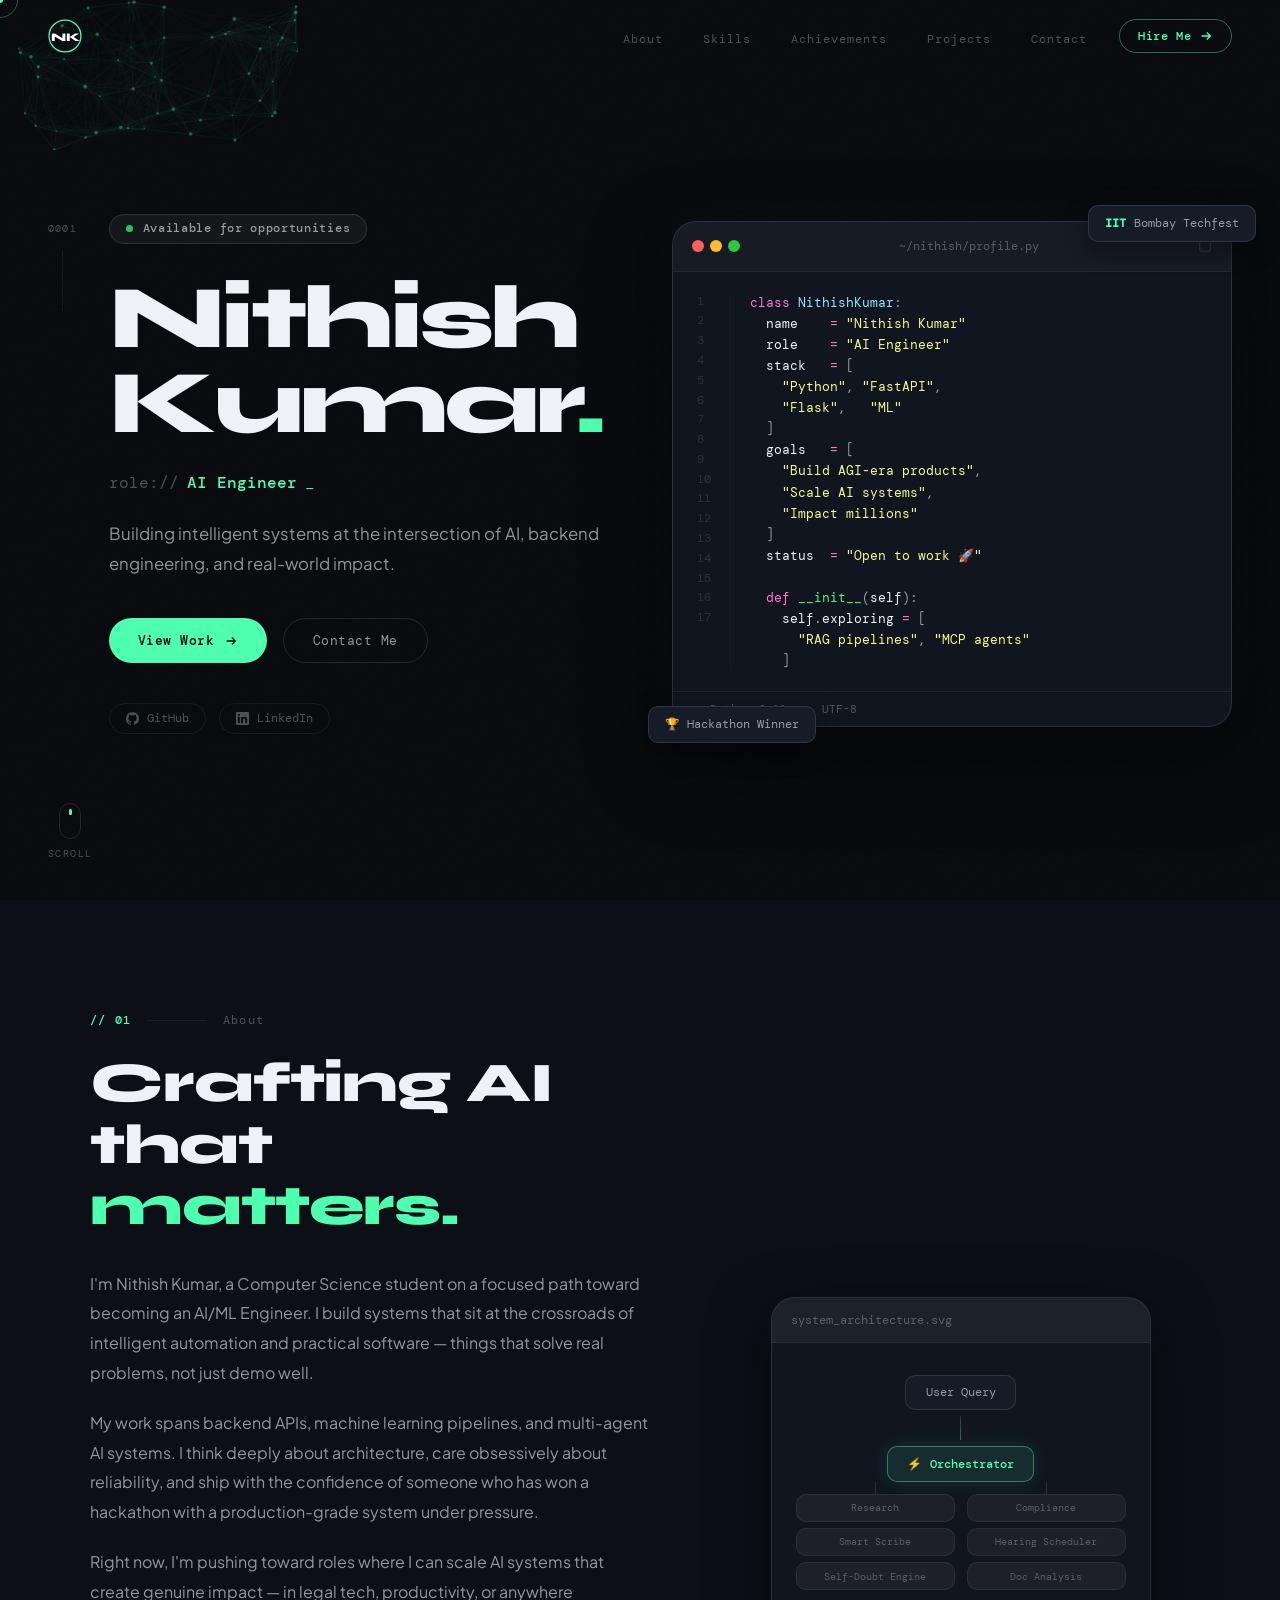
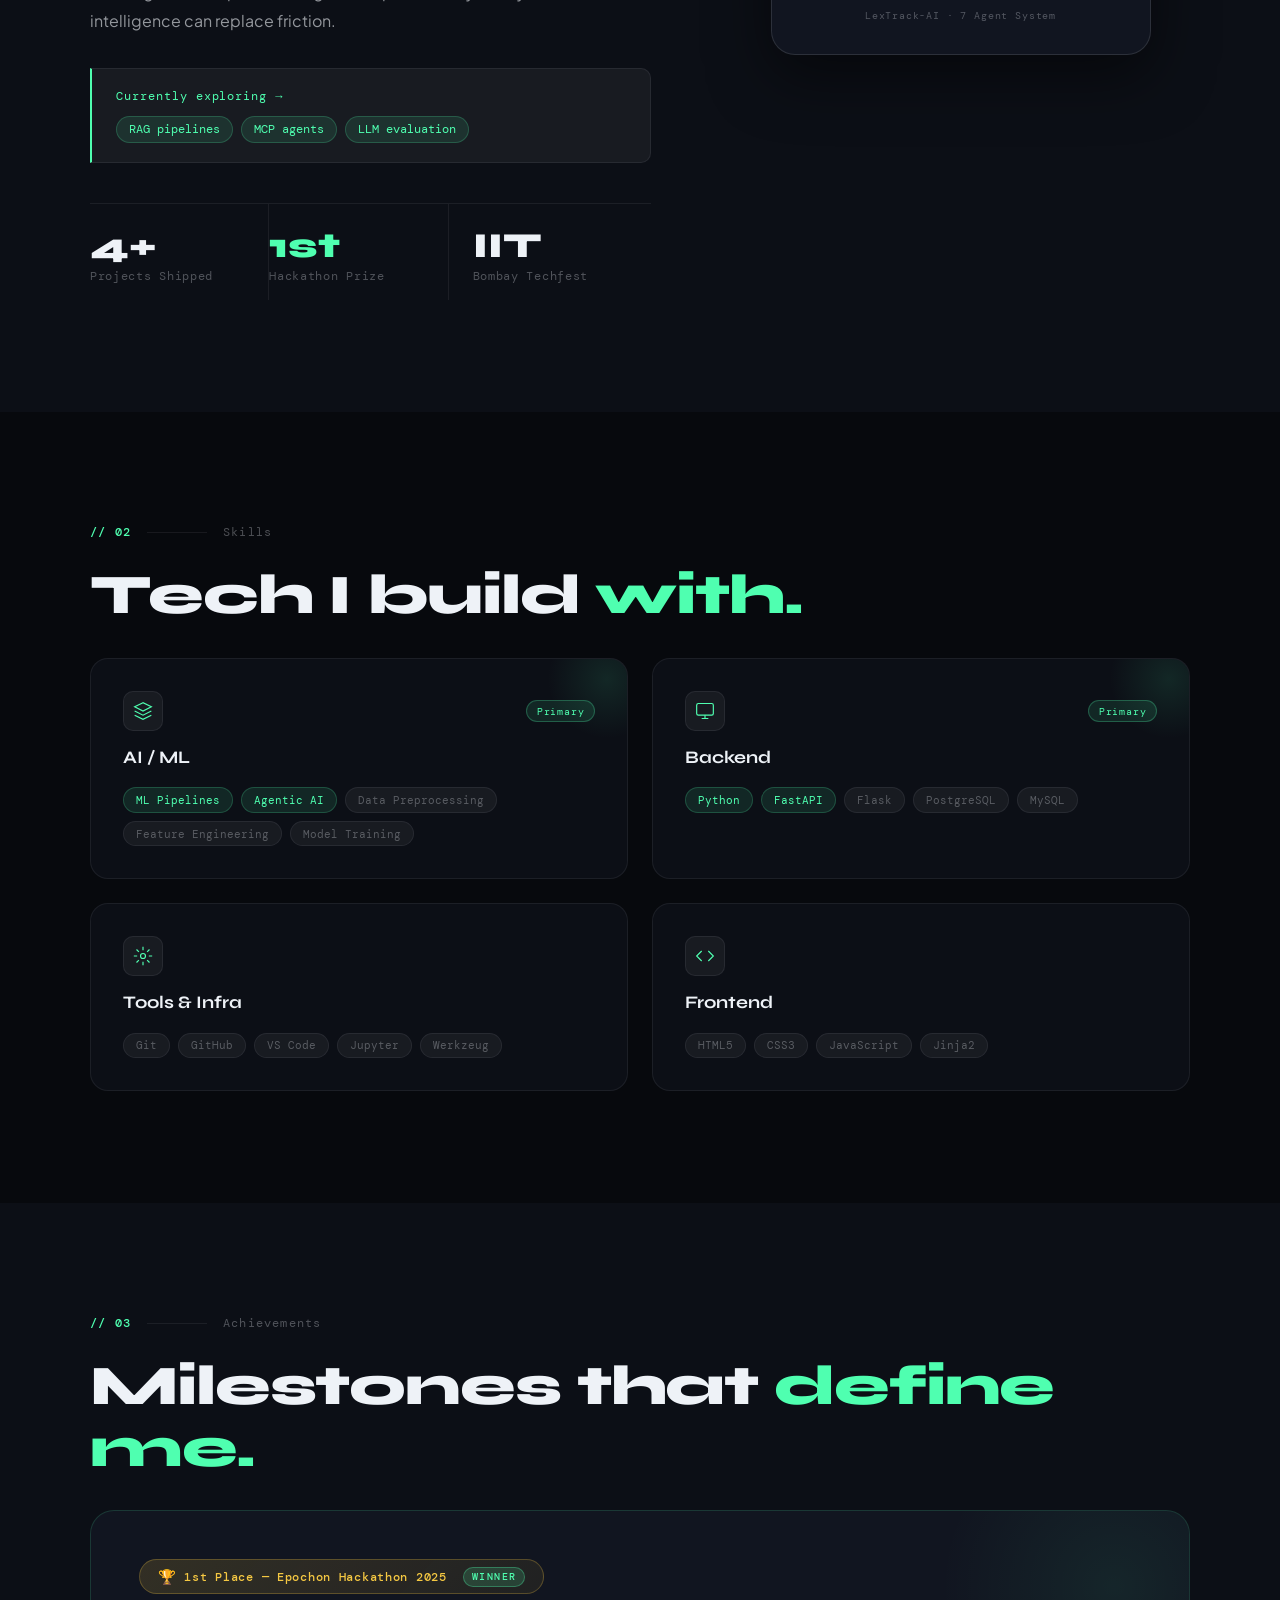
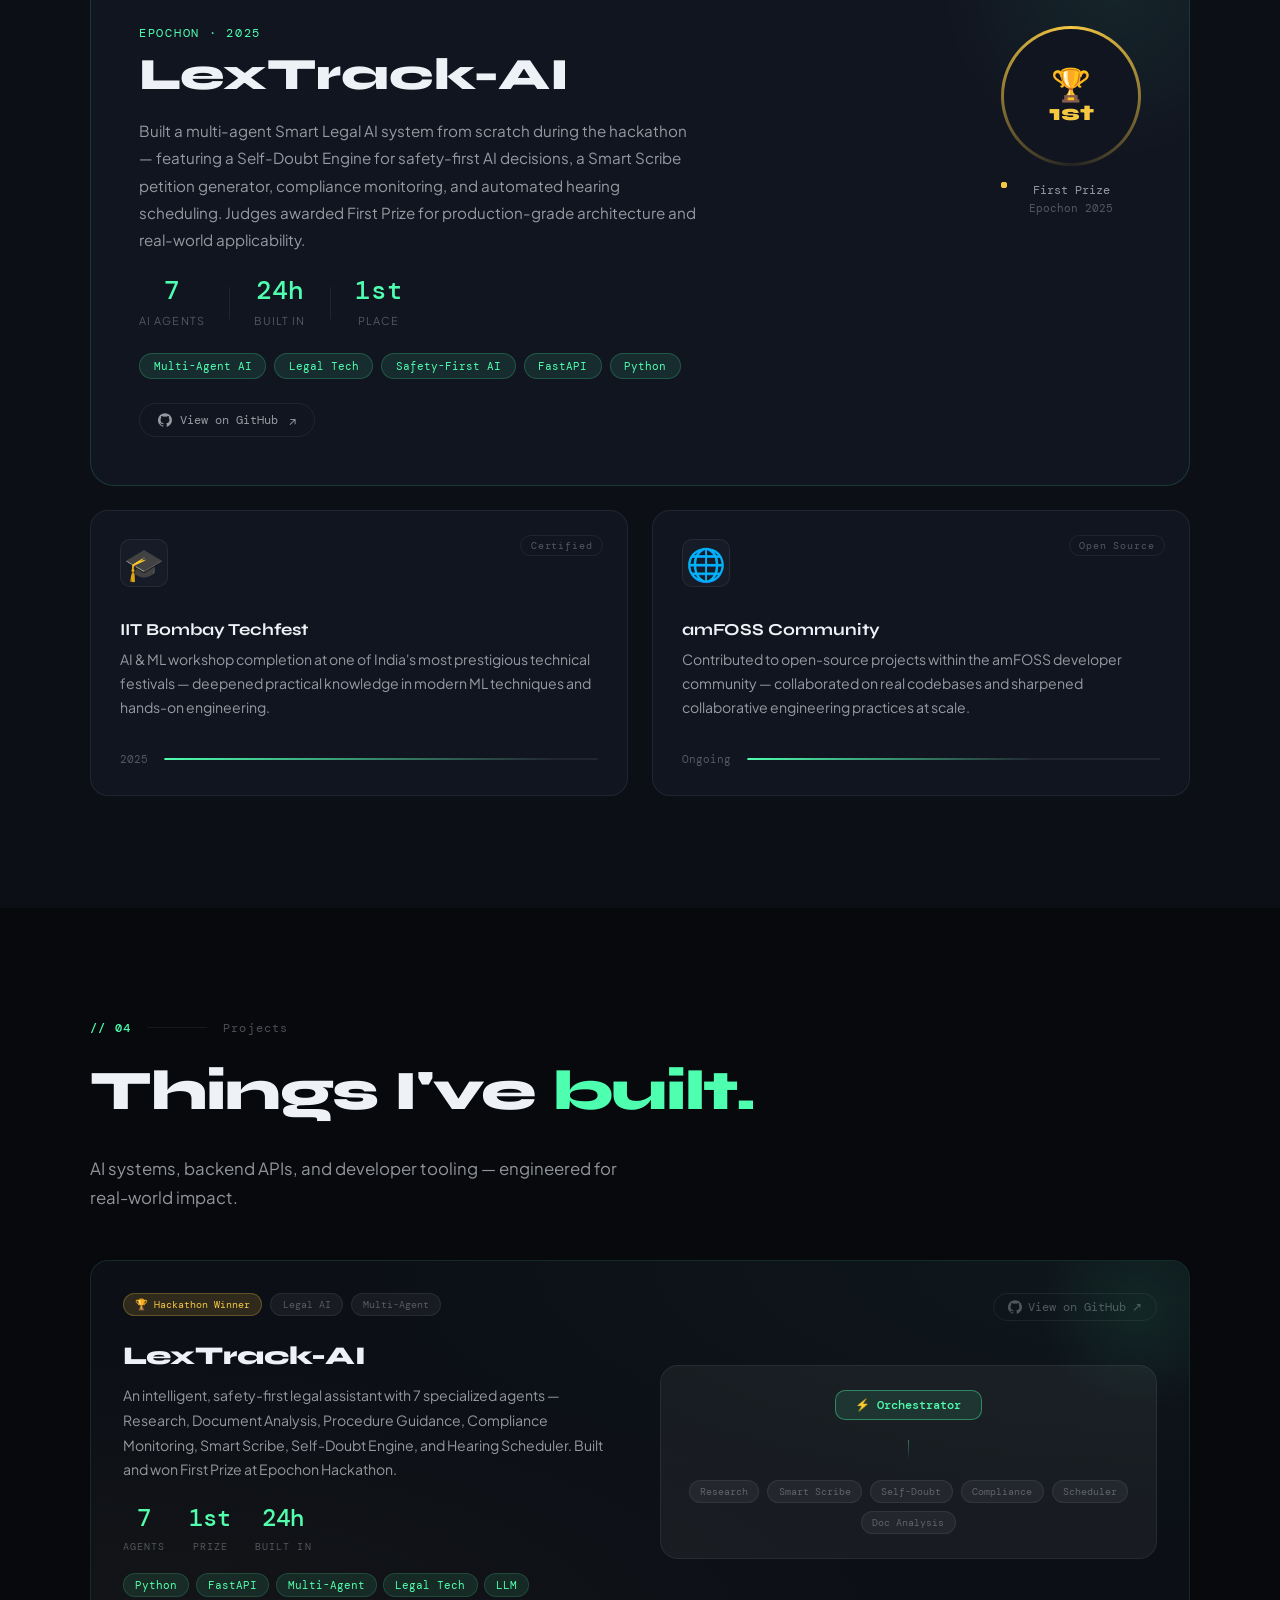
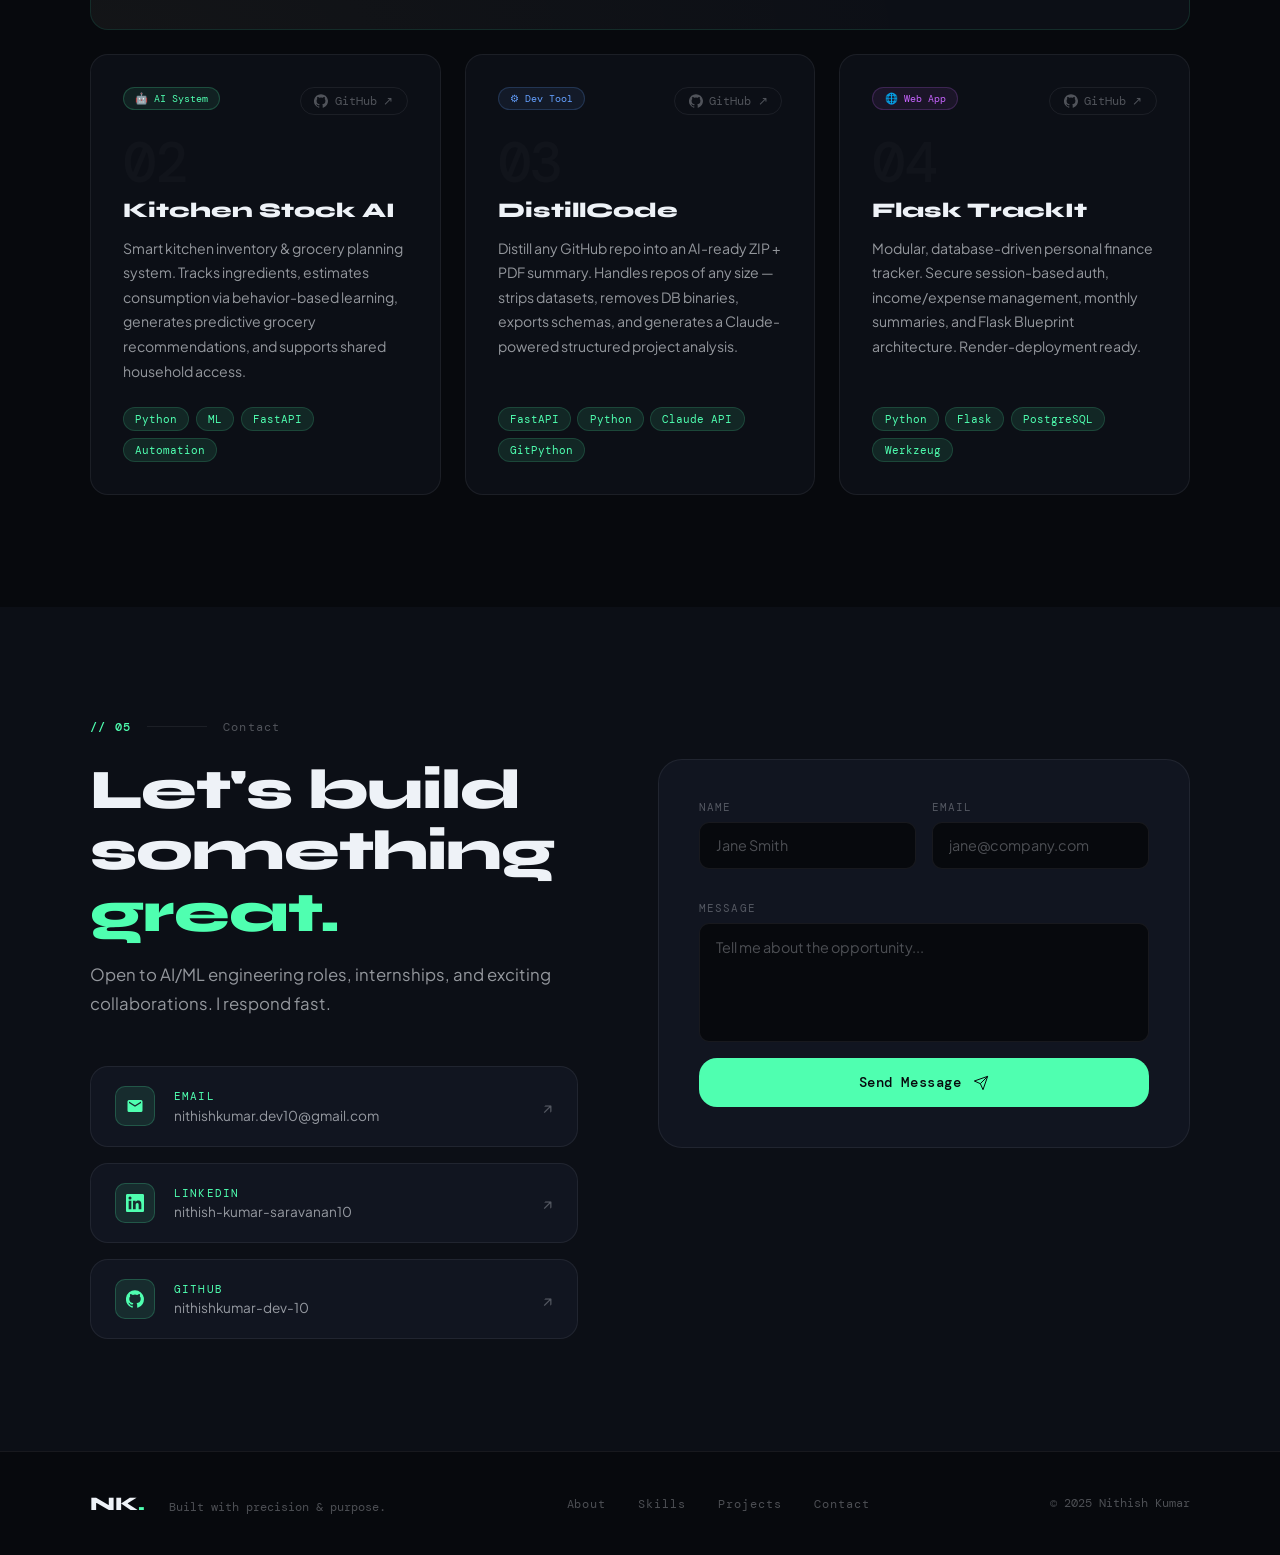
==== index.html @ 19625c36 "added reactiveness" ====
<!DOCTYPE html>
<html lang="en">
<head>
  <meta charset="UTF-8" />
  <meta name="viewport" content="width=device-width, initial-scale=1.0" />
  <title>Nithish Kumar — AI Engineer</title>
  <link rel="preconnect" href="https://fonts.googleapis.com">
  <link rel="preconnect" href="https://fonts.gstatic.com" crossorigin>
  <!-- Fonts load async — never blocks rendering -->
  <link href="https://fonts.googleapis.com/css2?family=DM+Mono:ital,wght@0,300;0,400;0,500;1,400&family=Syne:wght@400;500;600;700;800&family=Plus+Jakarta+Sans:wght@300;400;500;600&display=swap" rel="stylesheet" media="print" onload="this.media='all'">
  <noscript><link href="https://fonts.googleapis.com/css2?family=DM+Mono:ital,wght@0,300;0,400;0,500;1,400&family=Syne:wght@400;500;600;700;800&family=Plus+Jakarta+Sans:wght@300;400;500;600&display=swap" rel="stylesheet"></noscript>
  <link rel="stylesheet" href="style.css" />
  <link rel="icon" href="data:image/svg+xml,<svg xmlns='http://www.w3.org/2000/svg' viewBox='0 0 32 32'><circle cx='16' cy='16' r='16' fill='%2307090d'/><text x='16' y='21' text-anchor='middle' font-family='sans-serif' font-weight='900' font-size='12' fill='%234fffb0'>NK</text></svg>">
  <style>
    /* Critical: loader shown immediately, dismissed by JS */
    #loader{position:fixed;inset:0;background:#07090d;display:flex;align-items:center;justify-content:center;z-index:10000;transition:opacity .6s ease,visibility .6s}
    #loader.hidden{opacity:0;visibility:hidden;pointer-events:none}
    .loader-inner{text-align:center;display:flex;flex-direction:column;align-items:center;gap:1.5rem}
    .loader-logo{width:80px;height:80px}
    .loader-ring{animation:ringFill 1.2s ease forwards;transform-origin:center;transform:rotate(-90deg)}
    @keyframes ringFill{to{stroke-dashoffset:0}}
    .loader-text{font-family:monospace;font-size:.75rem;color:rgba(238,242,247,.3);letter-spacing:.15em;text-transform:uppercase}
    .loader-dots{color:#4fffb0}
  </style>
</head>
<body>

  <!-- LOADER -->
  <div id="loader">
    <div class="loader-inner">
      <svg class="loader-logo" viewBox="0 0 80 80" fill="none">
        <circle cx="40" cy="40" r="36" stroke="rgba(255,255,255,0.08)" stroke-width="1"/>
        <circle cx="40" cy="40" r="36" stroke="var(--accent)" stroke-width="1" stroke-dasharray="226" stroke-dashoffset="226" class="loader-ring"/>
        <text x="40" y="47" text-anchor="middle" font-family="Syne" font-weight="800" font-size="20" fill="white">NK</text>
      </svg>
      <p class="loader-text">Initializing<span class="loader-dots">...</span></p>
    </div>
  </div>

  <!-- CURSOR -->
  <div id="cursor"></div>
  <div id="cursor-follower"><div class="follower-dot"></div></div>

  <!-- NAVBAR -->
  <nav id="navbar">
    <a href="#hero" class="nav-logo">
      <svg viewBox="0 0 32 32" fill="none" class="logo-svg">
        <circle cx="16" cy="16" r="15" stroke="var(--accent)" stroke-width="1.2"/>
        <text x="16" y="21" text-anchor="middle" font-family="Syne" font-weight="800" font-size="11" fill="white">NK</text>
      </svg>
    </a>
    <ul class="nav-links">
      <li><a href="#about"        class="nav-link">About</a></li>
      <li><a href="#skills"       class="nav-link">Skills</a></li>
      <li><a href="#achievements" class="nav-link">Achievements</a></li>
      <li><a href="#projects"     class="nav-link">Projects</a></li>
      <li><a href="#contact"      class="nav-link">Contact</a></li>
    </ul>
    <a href="https://mail.google.com/mail/?view=cm&to=nithishkumar.dev10@gmail.com" target="_blank" rel="noopener" class="nav-cta">
      <span>Hire Me</span>
      <svg viewBox="0 0 16 16" fill="none" stroke="currentColor" stroke-width="1.5"><path d="M3 8h10M9 4l4 4-4 4"/></svg>
    </a>
    <button class="hamburger" id="hamburger" aria-label="Menu">
      <span></span><span></span>
    </button>
  </nav>

  <!-- MOBILE MENU -->
  <div class="mobile-menu" id="mobile-menu">
    <button class="mob-close" id="mob-close">
      <svg viewBox="0 0 24 24" fill="none" stroke="currentColor" stroke-width="1.5"><path d="M18 6L6 18M6 6l12 12"/></svg>
    </button>
    <ul>
      <li><a href="#about"        class="mob-link"><span>01</span>About</a></li>
      <li><a href="#skills"       class="mob-link"><span>02</span>Skills</a></li>
      <li><a href="#achievements" class="mob-link"><span>03</span>Achievements</a></li>
      <li><a href="#projects"     class="mob-link"><span>04</span>Projects</a></li>
      <li><a href="#contact"      class="mob-link"><span>05</span>Contact</a></li>
    </ul>
    <a href="https://mail.google.com/mail/?view=cm&to=nithishkumar.dev10@gmail.com" target="_blank" rel="noopener" class="mob-cta">Get in touch →</a>
  </div>

  <!-- ══════════════ HERO ══════════════ -->
  <section id="hero">
    <div class="hero-noise"></div>
    <canvas id="hero-canvas"></canvas>

    <div class="hero-left">
      <div class="hero-index">
        <span class="mono dim">0001</span>
        <div class="hero-line"></div>
      </div>
      <div class="hero-content reveal-up">
        <div class="hero-badge">
          <span class="badge-pulse"></span>
          <span class="mono">Available for opportunities</span>
        </div>
        <h1 class="hero-name">
          <span class="name-line">Nithish</span>
          <span class="name-line accent-line">Kumar<span class="accent-dot">.</span></span>
        </h1>
        <div class="hero-role">
          <span class="mono dim">role://</span>
          <span id="typed" class="typed-text"></span><span class="cursor-blink">_</span>
        </div>
        <p class="hero-tagline">Building intelligent systems at the intersection of AI, backend engineering, and real-world impact.</p>
        <div class="hero-actions">
          <a href="#projects" class="btn-primary-pill">
            View Work
            <svg viewBox="0 0 16 16" fill="none" stroke="currentColor" stroke-width="1.5"><path d="M3 8h10M9 4l4 4-4 4"/></svg>
          </a>
          <a href="#contact" class="btn-ghost-pill">Contact Me</a>
        </div>
        <div class="hero-socials">
          <a href="https://github.com/nithishkumar-dev-10" target="_blank" rel="noopener" class="social-pill" aria-label="GitHub">
            <svg viewBox="0 0 24 24" fill="currentColor"><path d="M12 .3a12 12 0 0 0-3.8 23.4c.6.1.8-.3.8-.6v-2c-3.3.7-4-1.6-4-1.6-.5-1.4-1.3-1.8-1.3-1.8-1.1-.7.1-.7.1-.7 1.2.1 1.8 1.2 1.8 1.2 1 1.8 2.8 1.3 3.5 1 .1-.8.4-1.3.8-1.6-2.7-.3-5.5-1.3-5.5-5.9 0-1.3.5-2.4 1.2-3.2-.1-.3-.5-1.5.1-3.2 0 0 1-.3 3.3 1.2a11.5 11.5 0 0 1 6 0c2.3-1.5 3.3-1.2 3.3-1.2.6 1.7.2 2.9.1 3.2.8.8 1.2 1.9 1.2 3.2 0 4.6-2.8 5.6-5.5 5.9.4.4.8 1.1.8 2.2v3.3c0 .3.2.7.8.6A12 12 0 0 0 12 .3"/></svg>
            GitHub
          </a>
          <a href="https://www.linkedin.com/in/nithish-kumar-saravanan10/" target="_blank" rel="noopener" class="social-pill" aria-label="LinkedIn">
            <svg viewBox="0 0 24 24" fill="currentColor"><path d="M20.45 20.45h-3.55v-5.57c0-1.33-.03-3.04-1.85-3.04-1.85 0-2.13 1.44-2.13 2.94v5.67H9.37V9h3.41v1.56h.05c.48-.9 1.64-1.85 3.37-1.85 3.6 0 4.27 2.37 4.27 5.45v6.29zM5.34 7.43a2.06 2.06 0 1 1 0-4.12 2.06 2.06 0 0 1 0 4.12zM7.12 20.45H3.56V9h3.56v11.45zM22.22 0H1.77C.79 0 0 .77 0 1.73v20.54C0 23.23.79 24 1.77 24h20.45c.98 0 1.78-.77 1.78-1.73V1.73C24 .77 23.2 0 22.22 0z"/></svg>
            LinkedIn
          </a>
        </div>
      </div>
    </div>

    <div class="hero-right reveal-up" style="--delay:0.2s">
      <div class="terminal-window">
        <div class="term-bar">
          <div class="term-dots">
            <span class="td red"></span>
            <span class="td yellow"></span>
            <span class="td green"></span>
          </div>
          <span class="term-title mono">~/nithish/profile.py</span>
          <div class="term-controls">
            <svg viewBox="0 0 16 16" fill="none" stroke="currentColor" stroke-width="1.2" width="14" height="14"><rect x="2" y="2" width="12" height="12" rx="2"/></svg>
          </div>
        </div>
        <div class="term-body">
          <div class="line-nums" aria-hidden="true">
            <span>1</span><span>2</span><span>3</span><span>4</span><span>5</span>
            <span>6</span><span>7</span><span>8</span><span>9</span><span>10</span>
            <span>11</span><span>12</span><span>13</span><span>14</span><span>15</span>
            <span>16</span><span>17</span>
          </div>
          <pre class="term-code"><span class="t-kw">class</span> <span class="t-cls">NithishKumar</span><span class="t-punc">:</span>
  name    <span class="t-op">=</span> <span class="t-str">"Nithish Kumar"</span>
  role    <span class="t-op">=</span> <span class="t-str">"AI Engineer"</span>
  stack   <span class="t-op">=</span> <span class="t-punc">[</span>
    <span class="t-str">"Python"</span><span class="t-punc">,</span> <span class="t-str">"FastAPI"</span><span class="t-punc">,</span>
    <span class="t-str">"Flask"</span><span class="t-punc">,</span>   <span class="t-str">"ML"</span>
  <span class="t-punc">]</span>
  goals   <span class="t-op">=</span> <span class="t-punc">[</span>
    <span class="t-str">"Build AGI-era products"</span><span class="t-punc">,</span>
    <span class="t-str">"Scale AI systems"</span><span class="t-punc">,</span>
    <span class="t-str">"Impact millions"</span>
  <span class="t-punc">]</span>
  status  <span class="t-op">=</span> <span class="t-str">"Open to work 🚀"</span>

  <span class="t-kw">def</span> <span class="t-fn">__init__</span><span class="t-punc">(</span>self<span class="t-punc">):</span>
    self<span class="t-op">.</span>exploring <span class="t-op">=</span> <span class="t-punc">[</span>
      <span class="t-str">"RAG pipelines"</span><span class="t-punc">,</span> <span class="t-str">"MCP agents"</span>
    <span class="t-punc">]</span></pre>
        </div>
        <div class="term-footer mono">
          <span class="t-green">●</span> Python 3.11 &nbsp;·&nbsp; <span class="dim">UTF-8</span>
        </div>
      </div>
      <!-- Floating badges -->
      <div class="hero-float-badge fb-1 reveal-up" style="--delay:0.5s">
        <span class="t-gold">🏆</span> Hackathon Winner
      </div>
      <div class="hero-float-badge fb-2 reveal-up" style="--delay:0.65s">
        <span>IIT</span> Bombay Techfest
      </div>
    </div>

    <div class="hero-scroll-cue">
      <div class="scroll-mouse">
        <div class="scroll-wheel"></div>
      </div>
      <span class="mono">scroll</span>
    </div>
  </section>

  <!-- ══════════════ ABOUT ══════════════ -->
  <section id="about">
    <div class="container">
      <div class="section-eyebrow reveal-up">
        <span class="mono accent">// 01</span>
        <span class="eyebrow-line"></span>
        <span>About</span>
      </div>
      <div class="about-grid">
        <div class="about-text reveal-up">
          <h2 class="section-heading">Crafting AI that <em>matters.</em></h2>
          <p>I'm Nithish Kumar, a Computer Science student on a focused path toward becoming an AI/ML Engineer. I build systems that sit at the crossroads of intelligent automation and practical software — things that solve real problems, not just demo well.</p>
          <p>My work spans backend APIs, machine learning pipelines, and multi-agent AI systems. I think deeply about architecture, care obsessively about reliability, and ship with the confidence of someone who has won a hackathon with a production-grade system under pressure.</p>
          <p>Right now, I'm pushing toward roles where I can scale AI systems that create genuine impact — in legal tech, productivity, or anywhere intelligence can replace friction.</p>

          <div class="currently-block">
            <span class="mono accent cb-label">Currently exploring →</span>
            <div class="cb-items">
              <span>RAG pipelines</span>
              <span>MCP agents</span>
              <span>LLM evaluation</span>
            </div>
          </div>

          <div class="about-stats">
            <div class="stat-block reveal-up" style="--delay:0.1s">
              <div class="stat-value">4+</div>
              <div class="stat-desc">Projects Shipped</div>
            </div>
            <div class="stat-block reveal-up" style="--delay:0.2s">
              <div class="stat-value accent">1st</div>
              <div class="stat-desc">Hackathon Prize</div>
            </div>
            <div class="stat-block reveal-up" style="--delay:0.3s">
              <div class="stat-value">IIT</div>
              <div class="stat-desc">Bombay Techfest</div>
            </div>
          </div>
        </div>

        <div class="about-diagram reveal-up" style="--delay:0.3s">
          <div class="arch-card">
            <div class="arch-header">
              <span class="mono dim">system_architecture.svg</span>
            </div>
            <div class="arch-body">
              <!-- Agent flow diagram for LexTrack -->
              <div class="arch-node top-node">
                <span class="arch-label mono">User Query</span>
              </div>
              <div class="arch-arrow-down"></div>
              <div class="arch-node center-node accent-node">
                <span class="arch-icon">⚡</span>
                <span class="arch-label mono">Orchestrator</span>
              </div>
              <div class="arch-branches">
                <div class="arch-branch">
                  <div class="arch-micro-node">Research</div>
                  <div class="arch-micro-node">Smart Scribe</div>
                  <div class="arch-micro-node">Self-Doubt Engine</div>
                </div>
                <div class="arch-branch">
                  <div class="arch-micro-node">Compliance</div>
                  <div class="arch-micro-node">Hearing Scheduler</div>
                  <div class="arch-micro-node">Doc Analysis</div>
                </div>
              </div>
              <div class="arch-footer-label mono dim">LexTrack-AI · 7 Agent System</div>
            </div>
          </div>
        </div>
      </div>
    </div>
  </section>

  <!-- ══════════════ SKILLS ══════════════ -->
  <section id="skills">
    <div class="container">
      <div class="section-eyebrow reveal-up">
        <span class="mono accent">// 02</span>
        <span class="eyebrow-line"></span>
        <span>Skills</span>
      </div>
      <h2 class="section-heading reveal-up">Tech I build <em>with.</em></h2>

      <div class="skills-grid">

        <div class="skill-card sk-ai reveal-up" style="--delay:0s">
          <div class="sk-glow"></div>
          <div class="sk-header">
            <div class="sk-icon">
              <svg viewBox="0 0 24 24" fill="none" stroke="currentColor" stroke-width="1.4"><path d="M12 2L2 7l10 5 10-5-10-5z"/><path d="M2 17l10 5 10-5"/><path d="M2 12l10 5 10-5"/></svg>
            </div>
            <div class="sk-priority">Primary</div>
          </div>
          <h3>AI / ML</h3>
          <div class="skill-pills">
            <span class="pill accent-pill">ML Pipelines</span>
            <span class="pill accent-pill">Agentic AI</span>
            <span class="pill">Data Preprocessing</span>
            <span class="pill">Feature Engineering</span>
            <span class="pill">Model Training</span>
          </div>
        </div>

        <div class="skill-card sk-backend reveal-up" style="--delay:0.1s">
          <div class="sk-glow"></div>
          <div class="sk-header">
            <div class="sk-icon">
              <svg viewBox="0 0 24 24" fill="none" stroke="currentColor" stroke-width="1.4"><rect x="2" y="3" width="20" height="14" rx="2"/><line x1="8" y1="21" x2="16" y2="21"/><line x1="12" y1="17" x2="12" y2="21"/></svg>
            </div>
            <div class="sk-priority">Primary</div>
          </div>
          <h3>Backend</h3>
          <div class="skill-pills">
            <span class="pill accent-pill">Python</span>
            <span class="pill accent-pill">FastAPI</span>
            <span class="pill">Flask</span>
            <span class="pill">PostgreSQL</span>
            <span class="pill">MySQL</span>
          </div>
        </div>

        <div class="skill-card reveal-up" style="--delay:0.2s">
          <div class="sk-header">
            <div class="sk-icon">
              <svg viewBox="0 0 24 24" fill="none" stroke="currentColor" stroke-width="1.4"><circle cx="12" cy="12" r="3"/><path d="M12 1v4M12 19v4M4.22 4.22l2.83 2.83M16.95 16.95l2.83 2.83M1 12h4M19 12h4M4.22 19.78l2.83-2.83M16.95 7.05l2.83-2.83"/></svg>
            </div>
          </div>
          <h3>Tools & Infra</h3>
          <div class="skill-pills">
            <span class="pill">Git</span>
            <span class="pill">GitHub</span>
            <span class="pill">VS Code</span>
            <span class="pill">Jupyter</span>
            <span class="pill">Werkzeug</span>
          </div>
        </div>

        <div class="skill-card reveal-up" style="--delay:0.3s">
          <div class="sk-header">
            <div class="sk-icon">
              <svg viewBox="0 0 24 24" fill="none" stroke="currentColor" stroke-width="1.4"><polyline points="16 18 22 12 16 6"/><polyline points="8 6 2 12 8 18"/></svg>
            </div>
          </div>
          <h3>Frontend</h3>
          <div class="skill-pills">
            <span class="pill">HTML5</span>
            <span class="pill">CSS3</span>
            <span class="pill">JavaScript</span>
            <span class="pill">Jinja2</span>
          </div>
        </div>

      </div>
    </div>
  </section>

  <!-- ══════════════ ACHIEVEMENTS ══════════════ -->
  <section id="achievements">
    <div class="container">
      <div class="section-eyebrow reveal-up">
        <span class="mono accent">// 03</span>
        <span class="eyebrow-line"></span>
        <span>Achievements</span>
      </div>
      <h2 class="section-heading reveal-up">Milestones that <em>define me.</em></h2>

      <!-- HERO ACHIEVEMENT -->
      <div class="ach-hero reveal-up">
        <div class="ach-hero-glow"></div>
        <div class="ach-hero-particles">
          <span class="ach-particle"></span>
          <span class="ach-particle"></span>
          <span class="ach-particle"></span>
        </div>
        <div class="ach-ribbon">
          <span class="ribbon-icon">🏆</span>
          <span>1st Place — Epochon Hackathon 2025</span>
          <span class="ribbon-live mono">WINNER</span>
        </div>
        <div class="ach-hero-body">
          <div class="ach-left">
            <p class="ach-event mono">EPOCHON · 2025</p>
            <h3>LexTrack-AI</h3>
            <p class="ach-desc">Built a multi-agent Smart Legal AI system from scratch during the hackathon — featuring a Self-Doubt Engine for safety-first AI decisions, a Smart Scribe petition generator, compliance monitoring, and automated hearing scheduling. Judges awarded First Prize for production-grade architecture and real-world applicability.</p>
            <div class="ach-meta-row">
              <div class="ach-meta-item">
                <span class="ach-meta-val mono">7</span>
                <span class="ach-meta-label">AI Agents</span>
              </div>
              <div class="ach-meta-divider"></div>
              <div class="ach-meta-item">
                <span class="ach-meta-val mono">24h</span>
                <span class="ach-meta-label">Built in</span>
              </div>
              <div class="ach-meta-divider"></div>
              <div class="ach-meta-item">
                <span class="ach-meta-val mono">1st</span>
                <span class="ach-meta-label">Place</span>
              </div>
            </div>
            <div class="ach-pills">
              <span>Multi-Agent AI</span>
              <span>Legal Tech</span>
              <span>Safety-First AI</span>
              <span>FastAPI</span>
              <span>Python</span>
            </div>
            <a href="https://github.com/nithishkumar-dev-10/lextrack-ai" target="_blank" rel="noopener" class="ach-gh-link">
              <svg viewBox="0 0 24 24" fill="currentColor" width="14" height="14"><path d="M12 .3a12 12 0 0 0-3.8 23.4c.6.1.8-.3.8-.6v-2c-3.3.7-4-1.6-4-1.6-.5-1.4-1.3-1.8-1.3-1.8-1.1-.7.1-.7.1-.7 1.2.1 1.8 1.2 1.8 1.2 1 1.8 2.8 1.3 3.5 1 .1-.8.4-1.3.8-1.6-2.7-.3-5.5-1.3-5.5-5.9 0-1.3.5-2.4 1.2-3.2-.1-.3-.5-1.5.1-3.2 0 0 1-.3 3.3 1.2a11.5 11.5 0 0 1 6 0c2.3-1.5 3.3-1.2 3.3-1.2.6 1.7.2 2.9.1 3.2.8.8 1.2 1.9 1.2 3.2 0 4.6-2.8 5.6-5.5 5.9.4.4.8 1.1.8 2.2v3.3c0 .3.2.7.8.6A12 12 0 0 0 12 .3"/></svg>
              <span class="mono">View on GitHub</span>
              <span class="ach-gh-arrow">↗</span>
            </a>
          </div>
          <div class="ach-right">
            <div class="trophy-display">
              <div class="trophy-orbit">
                <div class="trophy-ring">
                  <div class="trophy-inner">
                    <span class="trophy-emoji">🏆</span>
                    <span class="trophy-rank">1st</span>
                  </div>
                </div>
                <div class="orbit-dot od1"></div>
                <div class="orbit-dot od2"></div>
                <div class="orbit-dot od3"></div>
              </div>
              <p class="trophy-name mono">First Prize</p>
              <p class="trophy-event mono dim">Epochon 2025</p>
            </div>
          </div>
        </div>
      </div>

      <!-- SECONDARY ACHIEVEMENTS -->
      <div class="ach-row">
        <div class="ach-card reveal-up" style="--delay:0.1s">
          <div class="ach-card-top">
            <div class="ach-card-icon-wrap">
              <span class="ach-card-icon">🎓</span>
            </div>
            <div class="ach-card-tag mono">Certified</div>
          </div>
          <div class="ach-card-body">
            <h4>IIT Bombay Techfest</h4>
            <p>AI & ML workshop completion at one of India's most prestigious technical festivals — deepened practical knowledge in modern ML techniques and hands-on engineering.</p>
          </div>
          <div class="ach-card-footer">
            <span class="ach-card-year mono dim">2025</span>
            <div class="ach-card-bar"><div class="ach-card-fill" style="width:90%"></div></div>
          </div>
        </div>
        <div class="ach-card reveal-up" style="--delay:0.2s">
          <div class="ach-card-top">
            <div class="ach-card-icon-wrap">
              <span class="ach-card-icon">🌐</span>
            </div>
            <div class="ach-card-tag mono">Open Source</div>
          </div>
          <div class="ach-card-body">
            <h4>amFOSS Community</h4>
            <p>Contributed to open-source projects within the amFOSS developer community — collaborated on real codebases and sharpened collaborative engineering practices at scale.</p>
          </div>
          <div class="ach-card-footer">
            <span class="ach-card-year mono dim">Ongoing</span>
            <div class="ach-card-bar"><div class="ach-card-fill" style="width:70%"></div></div>
          </div>
        </div>
      </div>
    </div>
  </section>

  <!-- ══════════════ PROJECTS ══════════════ -->
  <section id="projects">
    <div class="container">
      <div class="section-eyebrow reveal-up">
        <span class="mono accent">// 04</span>
        <span class="eyebrow-line"></span>
        <span>Projects</span>
      </div>
      <h2 class="section-heading reveal-up">Things I've <em>built.</em></h2>
      <p class="section-sub reveal-up">AI systems, backend APIs, and developer tooling — engineered for real-world impact.</p>

      <div class="projects-grid">

        <!-- FEATURED: LexTrack-AI -->
        <div class="proj-card featured reveal-up">
          <div class="proj-glow"></div>
          <div class="proj-featured-bg"></div>
          <div class="proj-top">
            <div class="proj-badges">
              <span class="pbadge gold">🏆 Hackathon Winner</span>
              <span class="pbadge">Legal AI</span>
              <span class="pbadge">Multi-Agent</span>
            </div>
            <a href="https://github.com/nithishkumar-dev-10/lextrack-ai" target="_blank" rel="noopener" class="proj-gh-btn-pro" aria-label="GitHub">
              <svg viewBox="0 0 24 24" fill="currentColor" width="14" height="14"><path d="M12 .3a12 12 0 0 0-3.8 23.4c.6.1.8-.3.8-.6v-2c-3.3.7-4-1.6-4-1.6-.5-1.4-1.3-1.8-1.3-1.8-1.1-.7.1-.7.1-.7 1.2.1 1.8 1.2 1.8 1.2 1 1.8 2.8 1.3 3.5 1 .1-.8.4-1.3.8-1.6-2.7-.3-5.5-1.3-5.5-5.9 0-1.3.5-2.4 1.2-3.2-.1-.3-.5-1.5.1-3.2 0 0 1-.3 3.3 1.2a11.5 11.5 0 0 1 6 0c2.3-1.5 3.3-1.2 3.3-1.2.6 1.7.2 2.9.1 3.2.8.8 1.2 1.9 1.2 3.2 0 4.6-2.8 5.6-5.5 5.9.4.4.8 1.1.8 2.2v3.3c0 .3.2.7.8.6A12 12 0 0 0 12 .3"/></svg>
              <span class="mono">View on GitHub</span>
              <span>↗</span>
            </a>
          </div>
          <div class="proj-featured-content">
            <div class="proj-featured-left">
              <h3>LexTrack-AI</h3>
              <p>An intelligent, safety-first legal assistant with 7 specialized agents — Research, Document Analysis, Procedure Guidance, Compliance Monitoring, Smart Scribe, Self-Doubt Engine, and Hearing Scheduler. Built and won First Prize at Epochon Hackathon.</p>
              <div class="proj-stats-row">
                <div class="proj-stat"><span class="proj-stat-val">7</span><span class="proj-stat-lbl mono">Agents</span></div>
                <div class="proj-stat"><span class="proj-stat-val">1st</span><span class="proj-stat-lbl mono">Prize</span></div>
                <div class="proj-stat"><span class="proj-stat-val">24h</span><span class="proj-stat-lbl mono">Built in</span></div>
              </div>
              <div class="proj-stack">
                <span>Python</span><span>FastAPI</span><span>Multi-Agent</span><span>Legal Tech</span><span>LLM</span>
              </div>
            </div>
            <div class="proj-featured-right">
              <div class="proj-arch">
                <div class="pa-node pa-center">⚡ Orchestrator</div>
                <div class="pa-connector-line"></div>
                <div class="pa-agents">
                  <span>Research</span>
                  <span>Smart Scribe</span>
                  <span>Self-Doubt</span>
                  <span>Compliance</span>
                  <span>Scheduler</span>
                  <span>Doc Analysis</span>
                </div>
              </div>
            </div>
          </div>
        </div>

        <!-- CARD 2: Kitchen Stock AI -->
        <div class="proj-card reveal-up" style="--delay:0.1s">
          <div class="proj-top">
            <div class="proj-badges"><span class="pbadge ai-badge">🤖 AI System</span></div>
            <a href="https://github.com/nithishkumar-dev-10/kitchenstock-ai" target="_blank" rel="noopener" class="proj-gh-btn-pro" aria-label="GitHub">
              <svg viewBox="0 0 24 24" fill="currentColor" width="14" height="14"><path d="M12 .3a12 12 0 0 0-3.8 23.4c.6.1.8-.3.8-.6v-2c-3.3.7-4-1.6-4-1.6-.5-1.4-1.3-1.8-1.3-1.8-1.1-.7.1-.7.1-.7 1.2.1 1.8 1.2 1.8 1.2 1 1.8 2.8 1.3 3.5 1 .1-.8.4-1.3.8-1.6-2.7-.3-5.5-1.3-5.5-5.9 0-1.3.5-2.4 1.2-3.2-.1-.3-.5-1.5.1-3.2 0 0 1-.3 3.3 1.2a11.5 11.5 0 0 1 6 0c2.3-1.5 3.3-1.2 3.3-1.2.6 1.7.2 2.9.1 3.2.8.8 1.2 1.9 1.2 3.2 0 4.6-2.8 5.6-5.5 5.9.4.4.8 1.1.8 2.2v3.3c0 .3.2.7.8.6A12 12 0 0 0 12 .3"/></svg>
              <span class="mono">GitHub</span>
              <span>↗</span>
            </a>
          </div>
          <div class="proj-number mono dim">02</div>
          <h3>Kitchen Stock AI</h3>
          <p>Smart kitchen inventory & grocery planning system. Tracks ingredients, estimates consumption via behavior-based learning, generates predictive grocery recommendations, and supports shared household access.</p>
          <div class="proj-stack">
            <span>Python</span><span>ML</span><span>FastAPI</span><span>Automation</span>
          </div>
        </div>

        <!-- CARD 3: DistillCode -->
        <div class="proj-card reveal-up" style="--delay:0.2s">
          <div class="proj-top">
            <div class="proj-badges"><span class="pbadge dev-badge">⚙ Dev Tool</span></div>
            <a href="https://github.com/nithishkumar-dev-10" target="_blank" rel="noopener" class="proj-gh-btn-pro" aria-label="GitHub">
              <svg viewBox="0 0 24 24" fill="currentColor" width="14" height="14"><path d="M12 .3a12 12 0 0 0-3.8 23.4c.6.1.8-.3.8-.6v-2c-3.3.7-4-1.6-4-1.6-.5-1.4-1.3-1.8-1.3-1.8-1.1-.7.1-.7.1-.7 1.2.1 1.8 1.2 1.8 1.2 1 1.8 2.8 1.3 3.5 1 .1-.8.4-1.3.8-1.6-2.7-.3-5.5-1.3-5.5-5.9 0-1.3.5-2.4 1.2-3.2-.1-.3-.5-1.5.1-3.2 0 0 1-.3 3.3 1.2a11.5 11.5 0 0 1 6 0c2.3-1.5 3.3-1.2 3.3-1.2.6 1.7.2 2.9.1 3.2.8.8 1.2 1.9 1.2 3.2 0 4.6-2.8 5.6-5.5 5.9.4.4.8 1.1.8 2.2v3.3c0 .3.2.7.8.6A12 12 0 0 0 12 .3"/></svg>
              <span class="mono">GitHub</span>
              <span>↗</span>
            </a>
          </div>
          <div class="proj-number mono dim">03</div>
          <h3>DistillCode</h3>
          <p>Distill any GitHub repo into an AI-ready ZIP + PDF summary. Handles repos of any size — strips datasets, removes DB binaries, exports schemas, and generates a Claude-powered structured project analysis.</p>
          <div class="proj-stack">
            <span>FastAPI</span><span>Python</span><span>Claude API</span><span>GitPython</span>
          </div>
        </div>

        <!-- CARD 4: Flask TrackIt -->
        <div class="proj-card reveal-up" style="--delay:0.3s">
          <div class="proj-top">
            <div class="proj-badges"><span class="pbadge web-badge">🌐 Web App</span></div>
            <a href="https://github.com/nithishkumar-dev-10/trackit-finance-tracker" target="_blank" rel="noopener" class="proj-gh-btn-pro" aria-label="GitHub">
              <svg viewBox="0 0 24 24" fill="currentColor" width="14" height="14"><path d="M12 .3a12 12 0 0 0-3.8 23.4c.6.1.8-.3.8-.6v-2c-3.3.7-4-1.6-4-1.6-.5-1.4-1.3-1.8-1.3-1.8-1.1-.7.1-.7.1-.7 1.2.1 1.8 1.2 1.8 1.2 1 1.8 2.8 1.3 3.5 1 .1-.8.4-1.3.8-1.6-2.7-.3-5.5-1.3-5.5-5.9 0-1.3.5-2.4 1.2-3.2-.1-.3-.5-1.5.1-3.2 0 0 1-.3 3.3 1.2a11.5 11.5 0 0 1 6 0c2.3-1.5 3.3-1.2 3.3-1.2.6 1.7.2 2.9.1 3.2.8.8 1.2 1.9 1.2 3.2 0 4.6-2.8 5.6-5.5 5.9.4.4.8 1.1.8 2.2v3.3c0 .3.2.7.8.6A12 12 0 0 0 12 .3"/></svg>
              <span class="mono">GitHub</span>
              <span>↗</span>
            </a>
          </div>
          <div class="proj-number mono dim">04</div>
          <h3>Flask TrackIt</h3>
          <p>Modular, database-driven personal finance tracker. Secure session-based auth, income/expense management, monthly summaries, and Flask Blueprint architecture. Render-deployment ready.</p>
          <div class="proj-stack">
            <span>Python</span><span>Flask</span><span>PostgreSQL</span><span>Werkzeug</span>
          </div>
        </div>

      </div>
    </div>
  </section>

  <!-- ══════════════ CONTACT ══════════════ -->
  <section id="contact">
    <div class="container">
      <div class="section-eyebrow reveal-up">
        <span class="mono accent">// 05</span>
        <span class="eyebrow-line"></span>
        <span>Contact</span>
      </div>
      <div class="contact-grid">
        <div class="contact-left reveal-up">
          <h2 class="section-heading">Let's build something <em>great.</em></h2>
          <p class="section-sub">Open to AI/ML engineering roles, internships, and exciting collaborations. I respond fast.</p>

          <div class="contact-links">
            <a href="https://mail.google.com/mail/?view=cm&to=nithishkumar.dev10@gmail.com" target="_blank" rel="noopener" class="cl-item">
              <div class="cl-icon">
                <svg viewBox="0 0 24 24" fill="currentColor"><path d="M20 4H4a2 2 0 0 0-2 2v12a2 2 0 0 0 2 2h16a2 2 0 0 0 2-2V6a2 2 0 0 0-2-2zm0 4-8 5-8-5V6l8 5 8-5v2z"/></svg>
              </div>
              <div class="cl-info">
                <p class="cl-label mono">Email</p>
                <p class="cl-val">nithishkumar.dev10@gmail.com</p>
              </div>
              <span class="cl-arrow">↗</span>
            </a>
            <a href="https://www.linkedin.com/in/nithish-kumar-saravanan10/" target="_blank" rel="noopener" class="cl-item">
              <div class="cl-icon">
                <svg viewBox="0 0 24 24" fill="currentColor"><path d="M20.45 20.45h-3.55v-5.57c0-1.33-.03-3.04-1.85-3.04-1.85 0-2.13 1.44-2.13 2.94v5.67H9.37V9h3.41v1.56h.05c.48-.9 1.64-1.85 3.37-1.85 3.6 0 4.27 2.37 4.27 5.45v6.29zM5.34 7.43a2.06 2.06 0 1 1 0-4.12 2.06 2.06 0 0 1 0 4.12zM7.12 20.45H3.56V9h3.56v11.45zM22.22 0H1.77C.79 0 0 .77 0 1.73v20.54C0 23.23.79 24 1.77 24h20.45c.98 0 1.78-.77 1.78-1.73V1.73C24 .77 23.2 0 22.22 0z"/></svg>
              </div>
              <div class="cl-info">
                <p class="cl-label mono">LinkedIn</p>
                <p class="cl-val">nithish-kumar-saravanan10</p>
              </div>
              <span class="cl-arrow">↗</span>
            </a>
            <a href="https://github.com/nithishkumar-dev-10" target="_blank" rel="noopener" class="cl-item">
              <div class="cl-icon">
                <svg viewBox="0 0 24 24" fill="currentColor"><path d="M12 .3a12 12 0 0 0-3.8 23.4c.6.1.8-.3.8-.6v-2c-3.3.7-4-1.6-4-1.6-.5-1.4-1.3-1.8-1.3-1.8-1.1-.7.1-.7.1-.7 1.2.1 1.8 1.2 1.8 1.2 1 1.8 2.8 1.3 3.5 1 .1-.8.4-1.3.8-1.6-2.7-.3-5.5-1.3-5.5-5.9 0-1.3.5-2.4 1.2-3.2-.1-.3-.5-1.5.1-3.2 0 0 1-.3 3.3 1.2a11.5 11.5 0 0 1 6 0c2.3-1.5 3.3-1.2 3.3-1.2.6 1.7.2 2.9.1 3.2.8.8 1.2 1.9 1.2 3.2 0 4.6-2.8 5.6-5.5 5.9.4.4.8 1.1.8 2.2v3.3c0 .3.2.7.8.6A12 12 0 0 0 12 .3"/></svg>
              </div>
              <div class="cl-info">
                <p class="cl-label mono">GitHub</p>
                <p class="cl-val">nithishkumar-dev-10</p>
              </div>
              <span class="cl-arrow">↗</span>
            </a>
          </div>
        </div>

        <div class="contact-form-wrap reveal-up" style="--delay:0.2s">
          <form class="contact-form" id="contact-form" autocomplete="off">
            <div class="form-row">
              <div class="form-field">
                <label class="mono" for="name">Name</label>
                <input type="text" id="name" placeholder="Jane Smith" />
              </div>
              <div class="form-field">
                <label class="mono" for="email">Email</label>
                <input type="email" id="email" placeholder="jane@company.com" />
              </div>
            </div>
            <div class="form-field">
              <label class="mono" for="message">Message</label>
              <textarea id="message" rows="5" placeholder="Tell me about the opportunity..."></textarea>
            </div>
            <button type="button" class="form-submit-btn" onclick="handleFormSubmit()">
              <span>Send Message</span>
              <svg viewBox="0 0 24 24" fill="none" stroke="currentColor" stroke-width="1.5"><path d="M22 2L11 13"/><path d="M22 2L15 22 11 13 2 9l20-7z"/></svg>
            </button>
          </form>
        </div>
      </div>
    </div>
  </section>


  <!-- FOOTER -->
  <footer>
    <div class="container">
      <div class="footer-inner">
        <div class="footer-left">
          <span class="footer-logo">NK<span class="accent">.</span></span>
          <p class="mono dim" style="font-size:0.72rem;margin-top:0.4rem;">Built with precision &amp; purpose.</p>
        </div>
        <div class="footer-links">
          <a href="#about" class="mono">About</a>
          <a href="#skills" class="mono">Skills</a>
          <a href="#projects" class="mono">Projects</a>
          <a href="#contact" class="mono">Contact</a>
        </div>
        <div class="footer-right mono dim" style="font-size:0.72rem;">
          &copy; 2025 Nithish Kumar
        </div>
      </div>
    </div>
  </footer>

  <script src="script.js"></script>
</body>
</html>
---- style.css ----
/* ═══════════════════════════════════════════
   NITHISH KUMAR — TOP 1% PORTFOLIO
   Dark · Refined · AI Engineer Aesthetic
═══════════════════════════════════════════ */

:root {
  --bg:          #07090d;
  --bg2:         #0c0f16;
  --bg3:         #111520;
  --bg4:         #161b28;
  --accent:      #4fffb0;
  --accent-dim:  rgba(79,255,176,0.1);
  --accent-glow: rgba(79,255,176,0.2);
  --accent-mid:  rgba(79,255,176,0.4);
  --white:       #eef2f7;
  --white-60:    rgba(238,242,247,0.6);
  --white-30:    rgba(238,242,247,0.3);
  --white-10:    rgba(238,242,247,0.1);
  --white-05:    rgba(238,242,247,0.05);
  --border:      rgba(238,242,247,0.07);
  --border-mid:  rgba(238,242,247,0.12);
  --gold:        #f5c842;
  --gold-dim:    rgba(245,200,66,0.15);
  --font-head:   'Syne', sans-serif;
  --font-body:   'Plus Jakarta Sans', sans-serif;
  --font-mono:   'DM Mono', monospace;
  --r:           10px;
  --r-lg:        18px;
  --r-xl:        24px;
  --ease:        cubic-bezier(0.4,0,0.2,1);
  --trans:       0.3s var(--ease);
}

/* ── RESET ── */
*, *::before, *::after { box-sizing: border-box; margin: 0; padding: 0; }
html { scroll-behavior: smooth; font-size: 16px; }
body {
  background: var(--bg);
  color: var(--white);
  font-family: var(--font-body);
  overflow-x: hidden;
  cursor: none;
  -webkit-font-smoothing: antialiased;
}
a { text-decoration: none; color: inherit; }
ul { list-style: none; }
img { max-width: 100%; display: block; }
em { font-style: normal; color: var(--accent); }

/* ── SCROLLBAR ── */
::-webkit-scrollbar { width: 3px; }
::-webkit-scrollbar-track { background: var(--bg); }
::-webkit-scrollbar-thumb { background: var(--accent); border-radius: 2px; }

/* ── MONO HELPER ── */
.mono { font-family: var(--font-mono); }
.dim { color: var(--white-30); }
.accent { color: var(--accent); }

/* ── CONTAINER ── */
.container { max-width: 1180px; margin: 0 auto; padding: 0 2.5rem; }

/* ══════════════ CURSOR ══════════════ */
#cursor {
  width: 6px; height: 6px;
  background: var(--accent);
  border-radius: 50%;
  position: fixed; top: 0; left: 0;
  pointer-events: none; z-index: 9999;
  transform: translate(-50%,-50%);
  transition: width 0.15s, height 0.15s;
  mix-blend-mode: screen;
}
#cursor-follower {
  width: 36px; height: 36px;
  border: 1px solid rgba(79,255,176,0.35);
  border-radius: 50%;
  position: fixed; top: 0; left: 0;
  pointer-events: none; z-index: 9998;
  transform: translate(-50%,-50%);
  display: flex; align-items: center; justify-content: center;
  transition: width 0.35s, height 0.35s, border-color 0.35s, opacity 0.3s;
}
.follower-dot {
  width: 2px; height: 2px;
  background: var(--accent);
  border-radius: 50%;
  opacity: 0.5;
}
body:has(a:hover, button:hover) #cursor { width: 10px; height: 10px; }
body:has(a:hover, button:hover) #cursor-follower { width: 52px; height: 52px; border-color: var(--accent-mid); }

/* ══════════════ LOADER ══════════════ */
#loader {
  position: fixed; inset: 0; background: var(--bg);
  display: flex; align-items: center; justify-content: center;
  z-index: 10000; transition: opacity 0.7s var(--ease), visibility 0.7s;
}
#loader.hidden { opacity: 0; visibility: hidden; }
.loader-inner { text-align: center; display: flex; flex-direction: column; align-items: center; gap: 1.5rem; }
.loader-logo { width: 80px; height: 80px; }
.loader-ring {
  animation: ringFill 1.2s var(--ease) forwards;
  transform-origin: center;
  transform: rotate(-90deg);
}
@keyframes ringFill { to { stroke-dashoffset: 0; } }
.loader-text {
  font-family: var(--font-mono);
  font-size: 0.75rem;
  color: var(--white-30);
  letter-spacing: 0.15em;
  text-transform: uppercase;
}
.loader-dots { color: var(--accent); animation: dots 1s step-end infinite; }
@keyframes dots {
  0%   { content: '.'; }
  33%  { opacity: 0.5; }
  66%  { opacity: 1; }
  100% { opacity: 0.3; }
}

/* ══════════════ NAVBAR ══════════════ */
#navbar {
  position: fixed; top: 0; left: 0; right: 0; z-index: 1000;
  display: flex; align-items: center; gap: 2rem;
  padding: 1.2rem 3rem;
  transition: all 0.4s var(--ease);
  border-bottom: 1px solid transparent;
}
#navbar.scrolled {
  background: rgba(7,9,13,0.88);
  backdrop-filter: blur(24px);
  -webkit-backdrop-filter: blur(24px);
  border-bottom-color: var(--border);
}
.nav-logo { display: flex; align-items: center; margin-right: auto; }
.logo-svg { width: 34px; height: 34px; transition: transform var(--trans); }
.nav-logo:hover .logo-svg { transform: rotate(12deg); }
.nav-links { display: flex; gap: 2.5rem; }
.nav-link {
  font-family: var(--font-mono);
  font-size: 0.78rem;
  color: var(--white-30);
  letter-spacing: 0.08em;
  position: relative;
  transition: color var(--trans);
}
.nav-link::after {
  content: '';
  position: absolute; bottom: -3px; left: 0;
  width: 0; height: 1px;
  background: var(--accent);
  transition: width var(--trans);
}
.nav-link:hover, .nav-link.active { color: var(--white); }
.nav-link:hover::after, .nav-link.active::after { width: 100%; }
.nav-cta {
  display: flex; align-items: center; gap: 0.5rem;
  font-family: var(--font-mono);
  font-size: 0.78rem;
  font-weight: 500;
  color: var(--accent);
  border: 1px solid var(--accent-mid);
  padding: 0.5rem 1.1rem;
  border-radius: 100px;
  transition: all var(--trans);
  letter-spacing: 0.05em;
}
.nav-cta svg { width: 14px; height: 14px; }
.nav-cta:hover {
  background: var(--accent);
  color: var(--bg);
  box-shadow: 0 0 24px var(--accent-glow);
}
.hamburger {
  display: none; flex-direction: column; gap: 6px;
  background: none; border: none; cursor: pointer; padding: 4px;
}
.hamburger span {
  display: block; width: 22px; height: 1.5px;
  background: var(--white); border-radius: 2px;
  transition: all 0.3s;
}

/* MOBILE MENU */
.mobile-menu {
  position: fixed; inset: 0; background: var(--bg);
  z-index: 999; display: flex; flex-direction: column;
  align-items: center; justify-content: center;
  transform: translateX(100%);
  transition: transform 0.5s cubic-bezier(0.77,0,0.175,1);
}
.mobile-menu.open { transform: translateX(0); }
.mob-close {
  position: absolute; top: 1.5rem; right: 2rem;
  background: none; border: none; cursor: pointer;
  color: var(--white-30); padding: 0.5rem;
}
.mob-close svg { width: 24px; height: 24px; }
.mobile-menu ul { text-align: center; margin-bottom: 3rem; }
.mobile-menu li { margin: 1.2rem 0; }
.mob-link {
  font-family: var(--font-head);
  font-size: 2.5rem; font-weight: 800;
  color: var(--white-30);
  display: flex; align-items: baseline; gap: 1rem;
  transition: color 0.25s;
}
.mob-link span { font-family: var(--font-mono); font-size: 0.75rem; color: var(--accent); }
.mob-link:hover { color: var(--white); }
.mob-cta {
  font-family: var(--font-mono); font-size: 0.9rem;
  color: var(--accent); border: 1px solid var(--accent-mid);
  padding: 0.85rem 2.5rem; border-radius: 100px;
  transition: all var(--trans);
}
.mob-cta:hover { background: var(--accent); color: var(--bg); }

/* ══════════════ REVEAL ══════════════ */
.reveal-up {
  opacity: 0; transform: translateY(28px);
  transition: opacity 0.75s var(--ease), transform 0.75s var(--ease);
  transition-delay: var(--delay, 0s);
}
.reveal-up.in-view { opacity: 1; transform: translateY(0); }

/* ══════════════ SECTION SHARED ══════════════ */
section { padding: 7rem 0; }
.section-eyebrow {
  display: flex; align-items: center; gap: 1rem;
  margin-bottom: 1.5rem;
  font-family: var(--font-mono);
  font-size: 0.75rem;
  color: var(--white-30);
  letter-spacing: 0.1em;
}
.section-eyebrow .accent { font-weight: 500; }
.eyebrow-line {
  flex: 1; height: 1px;
  background: var(--border);
  max-width: 60px;
}
.section-heading {
  font-family: var(--font-head);
  font-size: clamp(2rem, 4.5vw, 3.5rem);
  font-weight: 800;
  line-height: 1.1;
  letter-spacing: -0.02em;
  margin-bottom: 2rem;
}
.section-sub {
  color: var(--white-60);
  font-size: 1.05rem;
  line-height: 1.75;
  max-width: 540px;
  margin-bottom: 3rem;
}

/* ══════════════ HERO ══════════════ */
#hero {
  min-height: 100vh;
  display: grid;
  grid-template-columns: 1fr 1fr;
  align-items: center;
  gap: 4rem;
  padding: 7rem 3rem 4rem;
  position: relative;
  overflow: hidden;
}
.hero-noise {
  position: absolute; inset: 0; z-index: 0; pointer-events: none;
  opacity: 0.025;
  background-image: url("data:image/svg+xml,%3Csvg viewBox='0 0 256 256' xmlns='http://www.w3.org/2000/svg'%3E%3Cfilter id='n'%3E%3CfeTurbulence type='fractalNoise' baseFrequency='0.9' numOctaves='4' stitchTiles='stitch'/%3E%3C/filter%3E%3Crect width='100%25' height='100%25' filter='url(%23n)'/%3E%3C/svg%3E");
  background-size: 200px;
}
#hero-canvas {
  position: absolute; inset: 0; z-index: 0;
  pointer-events: none; opacity: 0.6;
}
.hero-left {
  position: relative; z-index: 2;
  display: flex; gap: 2rem; align-items: flex-start;
}
.hero-index {
  display: flex; flex-direction: column; align-items: center; gap: 1rem;
  padding-top: 0.5rem;
  flex-shrink: 0;
}
.hero-index .mono { font-size: 0.65rem; letter-spacing: 0.12em; }
.hero-line { flex: 1; width: 1px; background: var(--border); min-height: 60px; }
.hero-content { flex: 1; }
.hero-badge {
  display: inline-flex; align-items: center; gap: 0.6rem;
  border: 1px solid var(--border-mid);
  padding: 0.4rem 1rem;
  border-radius: 100px;
  font-size: 0.72rem; font-weight: 500;
  margin-bottom: 2rem;
  color: var(--white-60);
  letter-spacing: 0.06em;
  background: var(--white-05);
}
.badge-pulse {
  width: 7px; height: 7px; background: #22c55e;
  border-radius: 50%;
  box-shadow: 0 0 0 0 rgba(34,197,94,0.5);
  animation: badgePulse 2s infinite;
}
@keyframes badgePulse {
  0%   { box-shadow: 0 0 0 0 rgba(34,197,94,0.5); }
  70%  { box-shadow: 0 0 0 6px rgba(34,197,94,0); }
  100% { box-shadow: 0 0 0 0 rgba(34,197,94,0); }
}
.hero-name {
  font-family: var(--font-head);
  font-size: clamp(3.5rem, 7vw, 6.5rem);
  font-weight: 800;
  line-height: 0.95;
  letter-spacing: -0.04em;
  margin-bottom: 1.5rem;
}
.name-line { display: block; }
.accent-line { color: var(--white); }
.accent-dot { color: var(--accent); }
.hero-role {
  display: flex; align-items: center; gap: 0.5rem;
  font-family: var(--font-mono);
  font-size: 1rem;
  color: var(--white-60);
  margin-bottom: 1.5rem;
  height: 1.6rem;
}
.typed-text { color: var(--accent); font-weight: 500; }
.cursor-blink {
  color: var(--accent); font-weight: 300;
  animation: blink 1s step-end infinite;
}
@keyframes blink { 50% { opacity: 0; } }
.hero-tagline {
  font-size: 1.05rem;
  color: var(--white-60);
  line-height: 1.75;
  max-width: 500px;
  margin-bottom: 2.5rem;
}
.hero-actions { display: flex; gap: 1rem; flex-wrap: wrap; margin-bottom: 2.5rem; }
.btn-primary-pill {
  display: inline-flex; align-items: center; gap: 0.6rem;
  background: var(--accent);
  color: var(--bg);
  font-family: var(--font-mono);
  font-size: 0.82rem; font-weight: 500;
  padding: 0.8rem 1.8rem;
  border-radius: 100px;
  letter-spacing: 0.04em;
  transition: all var(--trans);
}
.btn-primary-pill svg { width: 14px; height: 14px; }
.btn-primary-pill:hover {
  box-shadow: 0 0 32px var(--accent-glow), 0 4px 20px rgba(79,255,176,0.3);
  transform: translateY(-2px);
}
.btn-ghost-pill {
  display: inline-flex; align-items: center;
  font-family: var(--font-mono);
  font-size: 0.82rem;
  color: var(--white-60);
  border: 1px solid var(--border-mid);
  padding: 0.8rem 1.8rem;
  border-radius: 100px;
  letter-spacing: 0.04em;
  transition: all var(--trans);
}
.btn-ghost-pill:hover { border-color: var(--accent); color: var(--accent); }
.hero-socials { display: flex; gap: 0.8rem; flex-wrap: wrap; }
.social-pill {
  display: inline-flex; align-items: center; gap: 0.5rem;
  font-family: var(--font-mono); font-size: 0.72rem;
  color: var(--white-30);
  border: 1px solid var(--border);
  padding: 0.45rem 1rem;
  border-radius: 100px;
  transition: all var(--trans);
}
.social-pill svg { width: 13px; height: 13px; }
.social-pill:hover { border-color: var(--border-mid); color: var(--white-60); transform: translateY(-1px); }

/* HERO RIGHT */
.hero-right { position: relative; z-index: 2; }

/* TERMINAL */
.terminal-window {
  background: var(--bg3);
  border: 1px solid var(--border-mid);
  border-radius: var(--r-xl);
  overflow: hidden;
  box-shadow: 0 32px 80px rgba(0,0,0,0.6), 0 0 60px rgba(79,255,176,0.04);
  position: relative;
}
.term-bar {
  display: flex; align-items: center; gap: 0.6rem;
  padding: 0.85rem 1.2rem;
  background: rgba(255,255,255,0.025);
  border-bottom: 1px solid var(--border);
}
.term-dots { display: flex; gap: 6px; }
.td { width: 12px; height: 12px; border-radius: 50%; }
.td.red { background: #ff5f57; }
.td.yellow { background: #febc2e; }
.td.green { background: #28c840; }
.term-title { flex: 1; text-align: center; font-size: 0.72rem; color: var(--white-30); }
.term-controls { color: var(--white-30); opacity: 0.5; }
.term-body { display: flex; padding: 1.25rem 1.5rem; overflow: hidden; }
.line-nums {
  display: flex; flex-direction: column;
  font-family: var(--font-mono); font-size: 0.75rem;
  color: var(--white-30); opacity: 0.4;
  padding-right: 1.2rem;
  border-right: 1px solid var(--border);
  margin-right: 1.2rem;
  user-select: none;
  line-height: 1.65;
}
.term-code {
  font-family: var(--font-mono);
  font-size: 0.8rem;
  line-height: 1.65;
  color: var(--white);
  white-space: pre;
  overflow: hidden;
}
.t-kw  { color: #ff79c6; }
.t-cls { color: #8be9fd; }
.t-fn  { color: #50fa7b; }
.t-str { color: #f1fa8c; }
.t-op  { color: #ff79c6; }
.t-punc{ color: var(--white-60); }
.t-green { color: #28c840; }
.term-footer {
  padding: 0.6rem 1.5rem;
  border-top: 1px solid var(--border);
  font-size: 0.7rem;
  color: var(--white-30);
  display: flex; align-items: center; gap: 0.4rem;
}

/* FLOATING BADGES */
.hero-float-badge {
  position: absolute;
  background: var(--bg4);
  border: 1px solid var(--border-mid);
  border-radius: var(--r);
  padding: 0.6rem 1rem;
  font-family: var(--font-mono); font-size: 0.72rem;
  color: var(--white-60);
  display: flex; align-items: center; gap: 0.5rem;
  backdrop-filter: blur(10px);
  box-shadow: 0 8px 24px rgba(0,0,0,0.4);
}
.t-gold { color: var(--gold); }
.fb-1 { bottom: -1rem; left: -1.5rem; }
.fb-2 { top: -1rem; right: -1.5rem; }
.fb-2 span:first-child { color: var(--accent); font-weight: 600; }

/* SCROLL CUE */
.hero-scroll-cue {
  position: absolute; bottom: 2.5rem; left: 3rem;
  display: flex; flex-direction: column; align-items: center; gap: 0.5rem;
  z-index: 2;
}
.scroll-mouse {
  width: 22px; height: 36px;
  border: 1px solid var(--border-mid);
  border-radius: 100px;
  display: flex; justify-content: center; padding-top: 5px;
}
.scroll-wheel {
  width: 3px; height: 6px;
  background: var(--accent);
  border-radius: 100px;
  animation: scrollWheel 2s var(--ease) infinite;
}
@keyframes scrollWheel {
  0%   { transform: translateY(0); opacity: 1; }
  80%  { transform: translateY(12px); opacity: 0; }
  100% { transform: translateY(0); opacity: 0; }
}
.hero-scroll-cue .mono { font-size: 0.62rem; color: var(--white-30); letter-spacing: 0.15em; text-transform: uppercase; }

/* ══════════════ ABOUT ══════════════ */
#about { background: var(--bg2); }
.about-grid {
  display: grid;
  grid-template-columns: 1.1fr 0.9fr;
  gap: 5rem; align-items: center;
}
.about-text p {
  color: var(--white-60); line-height: 1.85;
  margin-bottom: 1.3rem; font-size: 1rem;
}
.currently-block {
  margin: 2rem 0;
  padding: 1.2rem 1.5rem;
  background: var(--white-05);
  border: 1px solid var(--border);
  border-left: 2px solid var(--accent);
  border-radius: 0 var(--r) var(--r) 0;
  display: flex; flex-direction: column; gap: 0.75rem;
}
.cb-label { font-size: 0.75rem; color: var(--accent); letter-spacing: 0.08em; }
.cb-items { display: flex; gap: 0.5rem; flex-wrap: wrap; }
.cb-items span {
  font-family: var(--font-mono); font-size: 0.72rem;
  padding: 0.3rem 0.75rem;
  background: var(--accent-dim);
  border: 1px solid rgba(79,255,176,0.2);
  border-radius: 100px;
  color: var(--accent);
}
.about-stats { display: flex; gap: 0; margin-top: 2.5rem; border-top: 1px solid var(--border); }
.stat-block {
  flex: 1; padding: 1.5rem 1.5rem 1rem 0;
  border-right: 1px solid var(--border);
}
.stat-block:first-child { padding-left: 0; }
.stat-block:last-child { border-right: none; padding-left: 1.5rem; }
.stat-value {
  font-family: var(--font-head);
  font-size: 2.2rem; font-weight: 800;
  line-height: 1; margin-bottom: 0.4rem;
}
.stat-desc { font-family: var(--font-mono); font-size: 0.72rem; color: var(--white-30); letter-spacing: 0.06em; }

/* ARCH CARD */
.about-diagram { display: flex; justify-content: center; }
.arch-card {
  background: var(--bg3); border: 1px solid var(--border-mid);
  border-radius: var(--r-xl); overflow: hidden;
  width: 100%; max-width: 380px;
  box-shadow: 0 20px 60px rgba(0,0,0,0.5);
}
.arch-header {
  padding: 0.85rem 1.2rem;
  border-bottom: 1px solid var(--border);
  font-size: 0.72rem; color: var(--white-30);
  background: var(--white-05);
}
.arch-body {
  padding: 2rem 1.5rem;
  display: flex; flex-direction: column; align-items: center; gap: 0;
}
.arch-node {
  border: 1px solid var(--border-mid);
  border-radius: var(--r);
  padding: 0.55rem 1.2rem;
  font-family: var(--font-mono); font-size: 0.75rem;
  display: flex; align-items: center; gap: 0.5rem;
  background: var(--bg4);
  color: var(--white-60);
  transition: all var(--trans);
}
.center-node.accent-node {
  border-color: var(--accent-mid);
  background: var(--accent-dim);
  color: var(--accent);
  font-weight: 500;
  box-shadow: 0 0 20px var(--accent-dim);
}
.arch-arrow-down {
  width: 1px; height: 24px;
  background: linear-gradient(to bottom, var(--border-mid), var(--accent-mid));
  margin: 6px 0;
}
.arch-branches {
  display: flex; gap: 0.75rem; margin-top: 12px; width: 100%;
}
.arch-branch { flex: 1; display: flex; flex-direction: column; gap: 0.4rem; position: relative; }
.arch-branch::before {
  content: '';
  position: absolute; top: -12px; left: 50%; right: auto;
  width: 1px; height: 12px;
  background: var(--border-mid);
}
.arch-micro-node {
  font-family: var(--font-mono); font-size: 0.65rem;
  padding: 0.4rem 0.6rem;
  background: var(--white-05);
  border: 1px solid var(--border);
  border-radius: var(--r);
  color: var(--white-30);
  text-align: center;
  transition: all var(--trans);
}
.arch-micro-node:hover { border-color: var(--accent-mid); color: var(--accent); }
.arch-footer-label { font-size: 0.65rem; margin-top: 1.2rem; letter-spacing: 0.08em; }

/* ══════════════ SKILLS ══════════════ */
#skills { background: var(--bg); }
.skills-grid {
  display: grid;
  grid-template-columns: repeat(2, 1fr);
  gap: 1.5rem;
}
.skill-card {
  background: var(--bg2);
  border: 1px solid var(--border);
  border-radius: var(--r-lg);
  padding: 2rem;
  position: relative; overflow: hidden;
  transition: border-color var(--trans), transform var(--trans);
}
.skill-card:hover { border-color: var(--border-mid); transform: translateY(-3px); }
.sk-glow {
  position: absolute; top: -40px; right: -40px;
  width: 120px; height: 120px;
  background: radial-gradient(circle, var(--accent-dim) 0%, transparent 70%);
  pointer-events: none;
  opacity: 0; transition: opacity var(--trans);
}
.sk-ai .sk-glow, .sk-backend .sk-glow { opacity: 1; }
.sk-header { display: flex; align-items: center; justify-content: space-between; margin-bottom: 1rem; }
.sk-icon {
  width: 40px; height: 40px;
  background: var(--white-05);
  border: 1px solid var(--border);
  border-radius: var(--r);
  display: flex; align-items: center; justify-content: center;
  color: var(--accent);
}
.sk-icon svg { width: 20px; height: 20px; }
.sk-priority {
  font-family: var(--font-mono); font-size: 0.62rem;
  color: var(--accent); border: 1px solid rgba(79,255,176,0.25);
  padding: 0.2rem 0.6rem; border-radius: 100px;
  letter-spacing: 0.08em;
  background: var(--accent-dim);
}
.skill-card h3 {
  font-family: var(--font-head);
  font-size: 1.1rem; font-weight: 700; margin-bottom: 1.2rem;
}
.skill-pills { display: flex; flex-wrap: wrap; gap: 0.5rem; }
.pill {
  font-family: var(--font-mono); font-size: 0.7rem;
  padding: 0.3rem 0.75rem;
  background: var(--white-05);
  border: 1px solid var(--border);
  border-radius: 100px;
  color: var(--white-30);
  transition: all 0.2s;
}
.skill-card:hover .pill { border-color: var(--border-mid); color: var(--white-60); }
.accent-pill {
  background: var(--accent-dim);
  border-color: rgba(79,255,176,0.2);
  color: var(--accent);
}

/* ══════════════ ACHIEVEMENTS ══════════════ */
#achievements { background: var(--bg2); }
.ach-hero {
  background: var(--bg3);
  border: 1px solid rgba(79,255,176,0.15);
  border-radius: var(--r-xl);
  padding: 3rem;
  margin-bottom: 1.5rem;
  position: relative; overflow: hidden;
}
.ach-hero-glow {
  position: absolute; top: -100px; right: -100px;
  width: 350px; height: 350px;
  background: radial-gradient(circle, rgba(79,255,176,0.07) 0%, transparent 70%);
  pointer-events: none;
}
.ach-ribbon {
  display: inline-flex; align-items: center; gap: 0.5rem;
  background: linear-gradient(135deg, rgba(245,200,66,0.15), rgba(245,200,66,0.07));
  border: 1px solid rgba(245,200,66,0.25);
  color: var(--gold);
  font-family: var(--font-mono); font-size: 0.75rem; font-weight: 500;
  padding: 0.4rem 1.1rem; border-radius: 100px;
  letter-spacing: 0.06em;
  margin-bottom: 2rem;
}
.ach-hero-body { display: flex; gap: 3rem; align-items: flex-start; }
.ach-left { flex: 1; }
.ach-event {
  font-size: 0.72rem; color: var(--accent);
  letter-spacing: 0.15em; text-transform: uppercase;
  margin-bottom: 0.6rem;
}
.ach-left h3 {
  font-family: var(--font-head);
  font-size: clamp(2rem, 3.5vw, 2.8rem);
  font-weight: 800; line-height: 1.05;
  margin-bottom: 1.2rem;
}
.ach-desc { color: var(--white-60); line-height: 1.8; margin-bottom: 1.5rem; font-size: 0.95rem; max-width: 560px; }
.ach-pills { display: flex; gap: 0.5rem; flex-wrap: wrap; }
.ach-pills span {
  font-family: var(--font-mono); font-size: 0.7rem;
  padding: 0.3rem 0.85rem;
  background: var(--accent-dim);
  border: 1px solid rgba(79,255,176,0.2);
  border-radius: 100px; color: var(--accent);
}
.ach-right { flex-shrink: 0; }
.trophy-display { text-align: center; }
.trophy-ring {
  width: 120px; height: 120px;
  border-radius: 50%;
  background: conic-gradient(var(--gold) 0deg, var(--gold-dim) 360deg);
  display: flex; align-items: center; justify-content: center;
  margin: 0 auto 1rem;
  animation: trophySpin 8s linear infinite;
  padding: 2px;
}
@keyframes trophySpin {
  from { background: conic-gradient(var(--gold) 0deg, var(--gold-dim) 360deg); }
  to   { background: conic-gradient(var(--gold) 360deg, var(--gold-dim) 360deg); }
}
.trophy-inner {
  width: 114px; height: 114px;
  border-radius: 50%;
  background: var(--bg3);
  display: flex; flex-direction: column;
  align-items: center; justify-content: center;
  gap: 0.2rem;
}
.trophy-emoji { font-size: 2rem; line-height: 1; }
.trophy-rank {
  font-family: var(--font-head);
  font-size: 1.4rem; font-weight: 800;
  color: var(--gold);
  line-height: 1;
}
.trophy-name { font-family: var(--font-mono); font-size: 0.78rem; color: var(--white-60); margin-bottom: 0.2rem; }
.trophy-event { font-size: 0.68rem; }

.ach-row { display: grid; grid-template-columns: 1fr 1fr; gap: 1.5rem; }
.ach-card {
  background: var(--bg3);
  border: 1px solid var(--border);
  border-radius: var(--r-lg);
  padding: 1.8rem;
  display: flex; flex-direction: column; gap: 1rem;
  position: relative; overflow: hidden;
  transition: border-color var(--trans), transform var(--trans);
}
.ach-card:hover { border-color: var(--border-mid); transform: translateY(-3px); }
.ach-card-icon { font-size: 2rem; }
.ach-card-body h4 { font-family: var(--font-head); font-size: 1.05rem; font-weight: 700; margin-bottom: 0.5rem; }
.ach-card-body p { font-size: 0.88rem; color: var(--white-60); line-height: 1.7; }
.ach-card-tag {
  position: absolute; top: 1.5rem; right: 1.5rem;
  font-size: 0.65rem; color: var(--white-30);
  border: 1px solid var(--border);
  padding: 0.2rem 0.6rem; border-radius: 100px;
  letter-spacing: 0.08em;
}

/* ══════════════ PROJECTS ══════════════ */
#projects { background: var(--bg); }
.projects-grid {
  display: grid;
  grid-template-columns: repeat(3, 1fr);
  gap: 1.5rem;
}
.proj-card {
  background: var(--bg2);
  border: 1px solid var(--border);
  border-radius: var(--r-lg);
  padding: 2rem;
  display: flex; flex-direction: column;
  position: relative; overflow: hidden;
  transition: all var(--trans);
}
.proj-card:hover { border-color: var(--border-mid); transform: translateY(-4px); }
.proj-glow {
  position: absolute; top: -50px; right: -50px;
  width: 200px; height: 200px;
  background: radial-gradient(circle, rgba(79,255,176,0.07) 0%, transparent 70%);
  pointer-events: none;
}
.proj-card.featured {
  grid-column: span 3;
  border-color: rgba(79,255,176,0.12);
}
.proj-card.featured:hover { border-color: rgba(79,255,176,0.22); }
.proj-top { display: flex; justify-content: space-between; align-items: flex-start; margin-bottom: 1.2rem; }
.proj-badges { display: flex; gap: 0.5rem; flex-wrap: wrap; }
.pbadge {
  font-family: var(--font-mono); font-size: 0.65rem;
  padding: 0.25rem 0.7rem;
  background: var(--white-05);
  border: 1px solid var(--border);
  border-radius: 100px; color: var(--white-30);
}
.pbadge.gold {
  background: var(--gold-dim);
  border-color: rgba(245,200,66,0.25);
  color: var(--gold);
}
.proj-gh-btn {
  width: 32px; height: 32px;
  background: var(--white-05);
  border: 1px solid var(--border);
  border-radius: var(--r);
  display: flex; align-items: center; justify-content: center;
  color: var(--white-30); transition: all var(--trans); flex-shrink: 0;
}
.proj-gh-btn:hover { border-color: var(--accent-mid); color: var(--accent); }
.proj-card h3 {
  font-family: var(--font-head);
  font-size: 1.3rem; font-weight: 800;
  margin-bottom: 0.75rem; line-height: 1.2;
}
.proj-card.featured h3 { font-size: 1.6rem; }
.proj-card p {
  font-size: 0.88rem; color: var(--white-60);
  line-height: 1.75; flex: 1; margin-bottom: 1.5rem;
}
.proj-stack { display: flex; flex-wrap: wrap; gap: 0.4rem; margin-top: auto; }
.proj-stack span {
  font-family: var(--font-mono); font-size: 0.68rem;
  padding: 0.25rem 0.7rem;
  background: var(--accent-dim);
  border: 1px solid rgba(79,255,176,0.15);
  border-radius: 100px; color: var(--accent);
}

/* MINI ARCH in featured card */
.proj-arch {
  display: flex; flex-direction: column; align-items: center;
  gap: 0.75rem; margin: 1.5rem 0;
  padding: 1.5rem;
  background: var(--white-05);
  border: 1px solid var(--border);
  border-radius: var(--r-lg);
}
.pa-node { font-family: var(--font-mono); font-size: 0.75rem; }
.pa-center {
  background: var(--accent-dim);
  border: 1px solid var(--accent-mid);
  border-radius: var(--r);
  padding: 0.4rem 1.2rem;
  color: var(--accent); font-weight: 500;
}
.pa-agents { display: flex; gap: 0.5rem; flex-wrap: wrap; justify-content: center; }
.pa-agents span {
  font-family: var(--font-mono); font-size: 0.65rem;
  padding: 0.25rem 0.65rem;
  background: var(--white-05);
  border: 1px solid var(--border);
  border-radius: 100px; color: var(--white-30);
  transition: all var(--trans);
}
.pa-agents span:hover { border-color: var(--accent-mid); color: var(--accent); }

/* ══════════════ ACHIEVEMENTS PRO ══════════════ */
.ach-hero-particles { position: absolute; inset: 0; pointer-events: none; overflow: hidden; }
.ach-particle {
  position: absolute;
  width: 2px; height: 2px;
  background: var(--accent);
  border-radius: 50%;
  opacity: 0;
  animation: particleFloat 4s ease-in-out infinite;
}
.ach-particle:nth-child(1) { left: 15%; top: 20%; animation-delay: 0s; }
.ach-particle:nth-child(2) { left: 60%; top: 40%; animation-delay: 1.5s; }
.ach-particle:nth-child(3) { left: 85%; top: 70%; animation-delay: 3s; }
@keyframes particleFloat {
  0%, 100% { opacity: 0; transform: translateY(0); }
  50% { opacity: 0.6; transform: translateY(-20px); }
}
.ribbon-icon { font-size: 0.9rem; }
.ribbon-live {
  margin-left: 0.5rem;
  background: rgba(79,255,176,0.15);
  border: 1px solid rgba(79,255,176,0.3);
  color: var(--accent);
  font-size: 0.6rem;
  padding: 0.15rem 0.5rem;
  border-radius: 100px;
  letter-spacing: 0.15em;
  animation: livePulse 2s ease-in-out infinite;
}
@keyframes livePulse { 0%, 100% { opacity: 1; } 50% { opacity: 0.5; } }

.ach-meta-row {
  display: flex; align-items: center; gap: 1.5rem;
  margin: 1.5rem 0;
}
.ach-meta-item { text-align: center; }
.ach-meta-val {
  display: block;
  font-size: 1.6rem; font-weight: 500;
  color: var(--accent);
  line-height: 1;
  margin-bottom: 0.3rem;
}
.ach-meta-label { font-size: 0.68rem; color: var(--white-30); letter-spacing: 0.1em; text-transform: uppercase; }
.ach-meta-divider { width: 1px; height: 32px; background: var(--border); }

.ach-gh-link {
  display: inline-flex; align-items: center; gap: 0.5rem;
  margin-top: 1.5rem;
  font-size: 0.78rem;
  color: var(--white-60);
  border: 1px solid var(--border);
  padding: 0.5rem 1.1rem;
  border-radius: 100px;
  transition: all var(--trans);
}
.ach-gh-link:hover { border-color: var(--accent-mid); color: var(--accent); }
.ach-gh-arrow { margin-left: 0.2rem; }

/* Trophy orbit */
.trophy-orbit { position: relative; width: 140px; height: 140px; margin: 0 auto 1rem; }
.trophy-ring {
  width: 140px; height: 140px;
  border-radius: 50%;
  background: conic-gradient(var(--gold) 0deg, rgba(245,200,66,0.08) 180deg, var(--gold) 360deg);
  display: flex; align-items: center; justify-content: center;
  animation: trophySpin 6s linear infinite;
  padding: 2px;
}
.trophy-inner {
  width: 134px; height: 134px;
  border-radius: 50%;
  background: var(--bg3);
  display: flex; flex-direction: column;
  align-items: center; justify-content: center;
  gap: 0.2rem;
}
.orbit-dot {
  position: absolute;
  width: 6px; height: 6px;
  background: var(--gold);
  border-radius: 50%;
  animation: orbitSpin 4s linear infinite;
}
.od1 { animation-delay: 0s; }
.od2 { animation-delay: -1.33s; }
.od3 { animation-delay: -2.66s; }
@keyframes orbitSpin {
  0%   { transform: rotate(0deg)   translateX(72px) rotate(0deg); }
  100% { transform: rotate(360deg) translateX(72px) rotate(-360deg); }
}

/* Achievement cards pro */
.ach-card-top {
  display: flex; justify-content: space-between; align-items: flex-start;
  margin-bottom: 1rem;
}
.ach-card-icon-wrap {
  width: 48px; height: 48px;
  background: var(--bg4);
  border: 1px solid var(--border);
  border-radius: var(--r);
  display: flex; align-items: center; justify-content: center;
  font-size: 1.4rem;
  transition: border-color var(--trans), transform var(--trans);
}
.ach-card:hover .ach-card-icon-wrap { border-color: var(--accent-mid); transform: scale(1.05); }
.ach-card-footer {
  margin-top: auto;
  padding-top: 1rem;
  display: flex; align-items: center; gap: 1rem;
}
.ach-card-year { font-size: 0.68rem; white-space: nowrap; }
.ach-card-bar {
  flex: 1; height: 2px; background: var(--border); border-radius: 2px; overflow: hidden;
}
.ach-card-fill {
  height: 100%; background: linear-gradient(90deg, var(--accent), transparent);
  border-radius: 2px;
}

/* ══════════════ PROJECTS PRO ══════════════ */
.proj-featured-bg {
  position: absolute; inset: 0;
  background: radial-gradient(ellipse at top right, rgba(79,255,176,0.04) 0%, transparent 55%),
              radial-gradient(ellipse at bottom left, rgba(245,200,66,0.03) 0%, transparent 55%);
  pointer-events: none;
}
.proj-featured-content {
  display: grid; grid-template-columns: 1fr 1fr; gap: 2.5rem;
  align-items: start;
}
.proj-stats-row {
  display: flex; gap: 1.5rem; margin: 1.2rem 0;
}
.proj-stat { text-align: center; }
.proj-stat-val {
  display: block;
  font-family: var(--font-mono);
  font-size: 1.5rem; font-weight: 500;
  color: var(--accent); line-height: 1;
  margin-bottom: 0.2rem;
}
.proj-stat-lbl { font-size: 0.65rem; color: var(--white-30); text-transform: uppercase; letter-spacing: 0.1em; }

.proj-gh-btn-pro {
  display: inline-flex; align-items: center; gap: 0.4rem;
  font-family: var(--font-mono); font-size: 0.72rem;
  color: var(--white-30);
  border: 1px solid var(--border);
  padding: 0.35rem 0.85rem;
  border-radius: 100px;
  transition: all var(--trans); flex-shrink: 0;
  white-space: nowrap;
}
.proj-gh-btn-pro:hover { border-color: var(--accent-mid); color: var(--accent); background: var(--accent-dim); }

.proj-number {
  font-size: 3.5rem; font-weight: 500;
  line-height: 1;
  margin-bottom: 0.5rem;
  opacity: 0.07;
  letter-spacing: -0.04em;
}

.proj-card:hover .proj-number { opacity: 0.12; }

.pa-connector-line {
  width: 1px; height: 20px;
  background: linear-gradient(to bottom, var(--accent-mid), transparent);
  margin: 0.5rem auto;
}

/* badge variants */
.pbadge.ai-badge { background: rgba(79,255,176,0.08); border-color: rgba(79,255,176,0.2); color: var(--accent); }
.pbadge.dev-badge { background: rgba(100,160,255,0.08); border-color: rgba(100,160,255,0.2); color: #64a0ff; }
.pbadge.web-badge { background: rgba(200,100,255,0.08); border-color: rgba(200,100,255,0.2); color: #c864ff; }

/* ══════════════ CONTACT ══════════════ */
#contact { background: var(--bg2); }
.contact-grid {
  display: grid; grid-template-columns: 1fr 1fr;
  gap: 5rem; align-items: start;
}
.contact-left .section-heading { margin-bottom: 1rem; }
.contact-links { display: flex; flex-direction: column; gap: 1rem; margin-top: 2rem; }
.cl-item {
  display: flex; align-items: center; gap: 1.2rem;
  background: var(--bg3);
  border: 1px solid var(--border);
  border-radius: var(--r-lg);
  padding: 1.2rem 1.5rem;
  transition: all var(--trans);
}
.cl-item:hover { border-color: var(--border-mid); transform: translateX(6px); }
.cl-icon {
  width: 40px; height: 40px; flex-shrink: 0;
  background: var(--accent-dim);
  border: 1px solid rgba(79,255,176,0.2);
  border-radius: var(--r); display: flex;
  align-items: center; justify-content: center;
  color: var(--accent);
}
.cl-icon svg { width: 18px; height: 18px; }
.cl-label { font-size: 0.68rem; letter-spacing: 0.1em; text-transform: uppercase; margin-bottom: 0.2rem; color: var(--accent); }
.cl-val { font-size: 0.85rem; color: var(--white-60); word-break: break-all; }
.cl-arrow { margin-left: auto; font-size: 1rem; color: var(--white-30); transition: all var(--trans); }
.cl-item:hover .cl-arrow { color: var(--accent); transform: translate(3px,-3px); }

/* FORM */
.contact-form-wrap {
  background: var(--bg3);
  border: 1px solid var(--border);
  border-radius: var(--r-xl);
  padding: 2.5rem;
}
.form-row { display: grid; grid-template-columns: 1fr 1fr; gap: 1rem; margin-bottom: 1rem; }
.form-field { display: flex; flex-direction: column; gap: 0.5rem; margin-bottom: 1rem; }
.form-field label { font-size: 0.7rem; color: var(--white-30); letter-spacing: 0.1em; text-transform: uppercase; }
.form-field input,
.form-field textarea {
  background: var(--bg);
  border: 1px solid var(--border);
  border-radius: var(--r);
  padding: 0.85rem 1rem;
  color: var(--white);
  font-family: var(--font-body); font-size: 0.9rem;
  outline: none; resize: none;
  transition: border-color var(--trans), box-shadow var(--trans);
}
.form-field input:focus,
.form-field textarea:focus {
  border-color: rgba(79,255,176,0.35);
  box-shadow: 0 0 0 3px rgba(79,255,176,0.06);
}
.form-field input::placeholder,
.form-field textarea::placeholder { color: var(--white-30); }
.form-submit-btn {
  width: 100%; display: flex; align-items: center; justify-content: center; gap: 0.75rem;
  background: var(--accent); color: var(--bg);
  font-family: var(--font-mono); font-size: 0.85rem; font-weight: 500;
  border: none; border-radius: var(--r-lg);
  padding: 1rem; cursor: pointer;
  transition: all var(--trans); letter-spacing: 0.04em;
}
.form-submit-btn svg { width: 16px; height: 16px; }
.form-submit-btn:hover {
  box-shadow: 0 0 32px var(--accent-glow), 0 4px 20px rgba(79,255,176,0.25);
  transform: translateY(-2px);
}

/* ══════════════ FOOTER ══════════════ */
footer {
  padding: 2.5rem 0;
  border-top: 1px solid var(--border);
  background: var(--bg);
}
.footer-inner { display: flex; align-items: center; justify-content: space-between; flex-wrap: wrap; gap: 1rem; }
.footer-left { display: flex; align-items: center; gap: 1.5rem; }
.footer-logo { font-family: var(--font-head); font-size: 1.2rem; font-weight: 800; }
.footer-tagline { font-size: 0.72rem; letter-spacing: 0.06em; }
footer .mono.dim { font-size: 0.75rem; }

/* ══════════════ RESPONSIVE ══════════════ */
@media (max-width: 1100px) {
  #hero { grid-template-columns: 1fr; gap: 3rem; }
  .hero-right { display: none; }
  .projects-grid { grid-template-columns: repeat(2, 1fr); }
  .proj-card.featured { grid-column: span 2; }
}

@media (max-width: 768px) {
  #navbar { padding: 1rem 1.5rem; }
  .nav-links, .nav-cta { display: none; }
  .hamburger { display: flex; }
  section { padding: 5rem 0; }
  .container { padding: 0 1.5rem; }
  #hero { padding: 7rem 1.5rem 4rem; }
  .hero-left { gap: 1rem; }
  .hero-scroll-cue { display: none; }
  .about-grid { grid-template-columns: 1fr; gap: 2.5rem; }
  .about-diagram { display: none; }
  .skills-grid { grid-template-columns: 1fr; }
  .projects-grid { grid-template-columns: 1fr; }
  .proj-card.featured { grid-column: span 1; }
  .proj-featured-content { grid-template-columns: 1fr; gap: 1.5rem; }
  .ach-hero-body { flex-direction: column; gap: 2rem; }
  .ach-row { grid-template-columns: 1fr; }
  .contact-grid { grid-template-columns: 1fr; gap: 2.5rem; }
  .form-row { grid-template-columns: 1fr; }
  #cursor, #cursor-follower { display: none; }
  body { cursor: default; }
  a, button { cursor: pointer; }
}

@media (max-width: 480px) {
  .hero-actions { flex-direction: column; }
  .btn-primary-pill, .btn-ghost-pill { justify-content: center; }
  .about-stats { flex-wrap: wrap; }
  .stat-block { min-width: 130px; }
}

/* ══════════════ FOOTER ══════════════ */
footer {
  padding: 2.5rem 0;
  border-top: 1px solid var(--border);
  background: var(--bg);
}
.footer-inner {
  display: flex; align-items: center;
  justify-content: space-between; gap: 2rem;
  flex-wrap: wrap;
}
.footer-logo {
  font-family: var(--font-head);
  font-size: 1.2rem; font-weight: 800;
}
.footer-links {
  display: flex; gap: 2rem;
}
.footer-links a {
  font-size: 0.75rem; color: var(--white-30);
  letter-spacing: 0.08em;
  transition: color var(--trans);
}
.footer-links a:hover { color: var(--accent); }
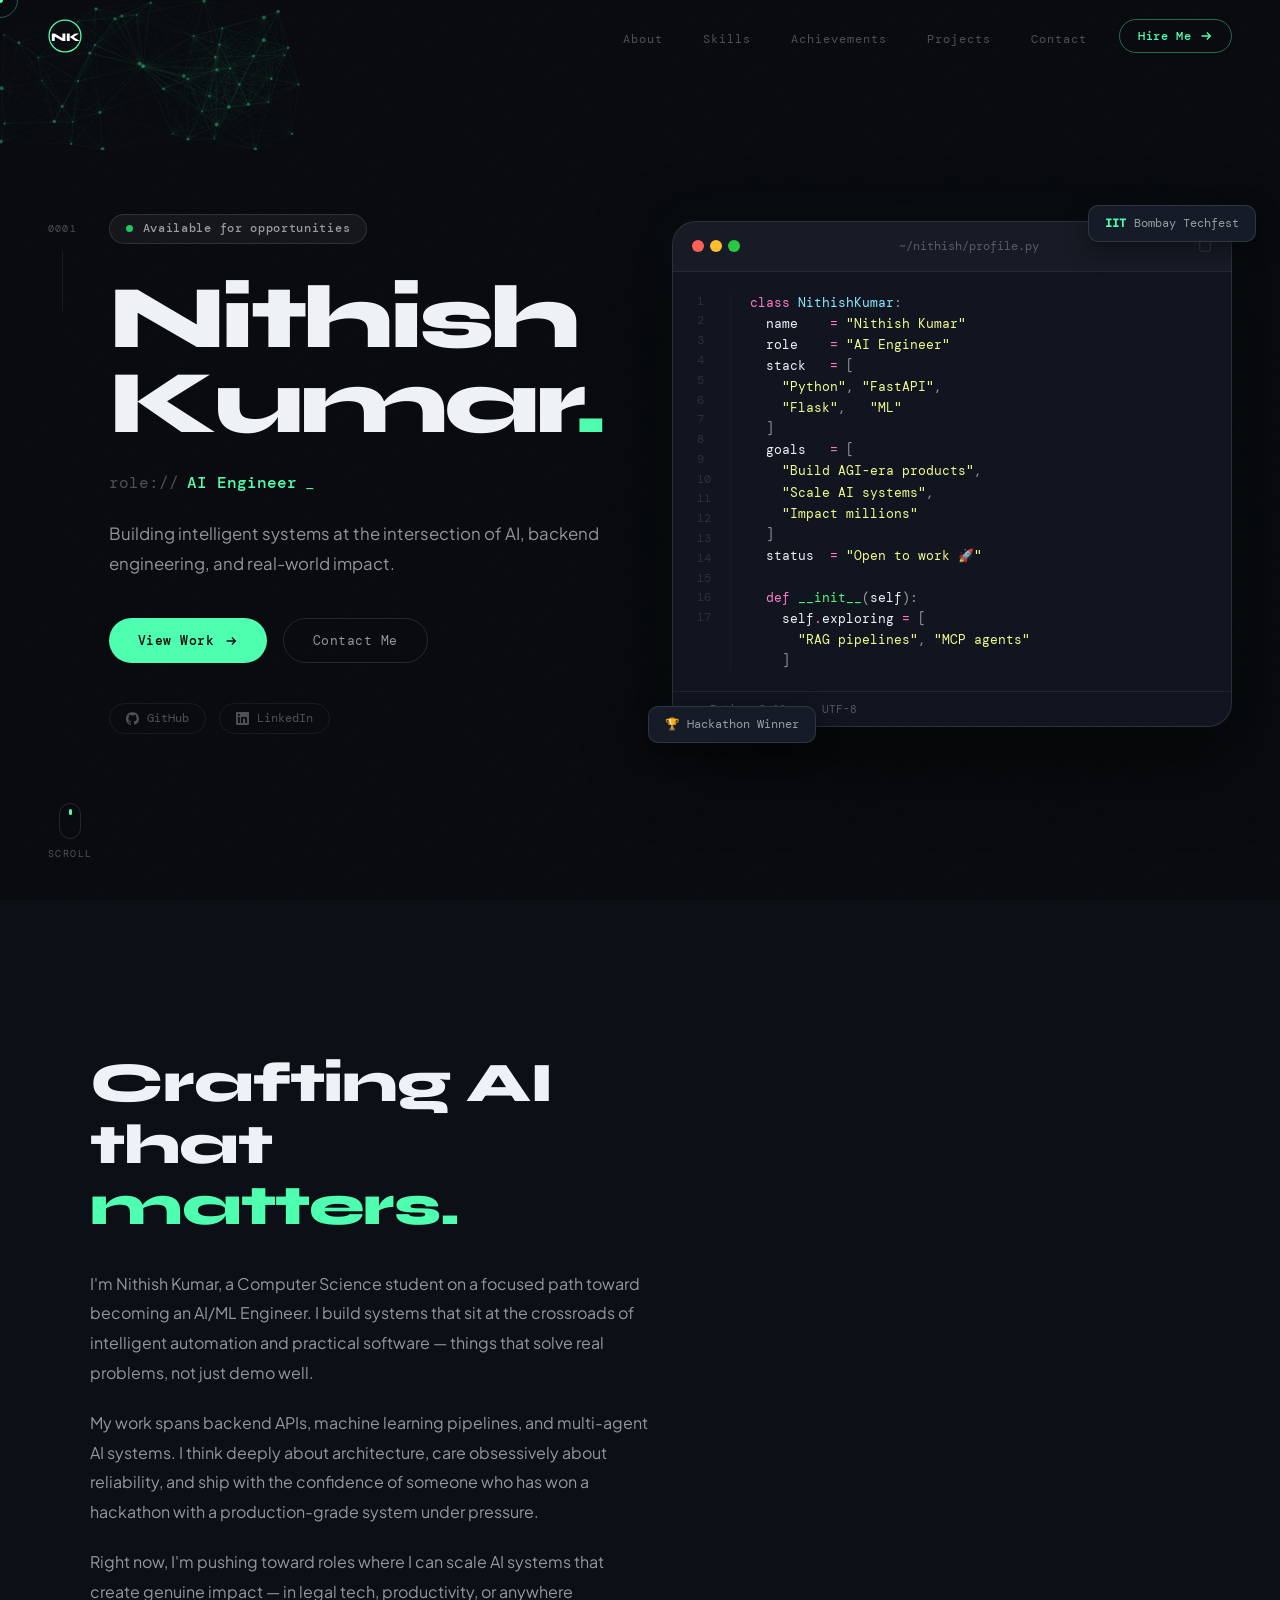
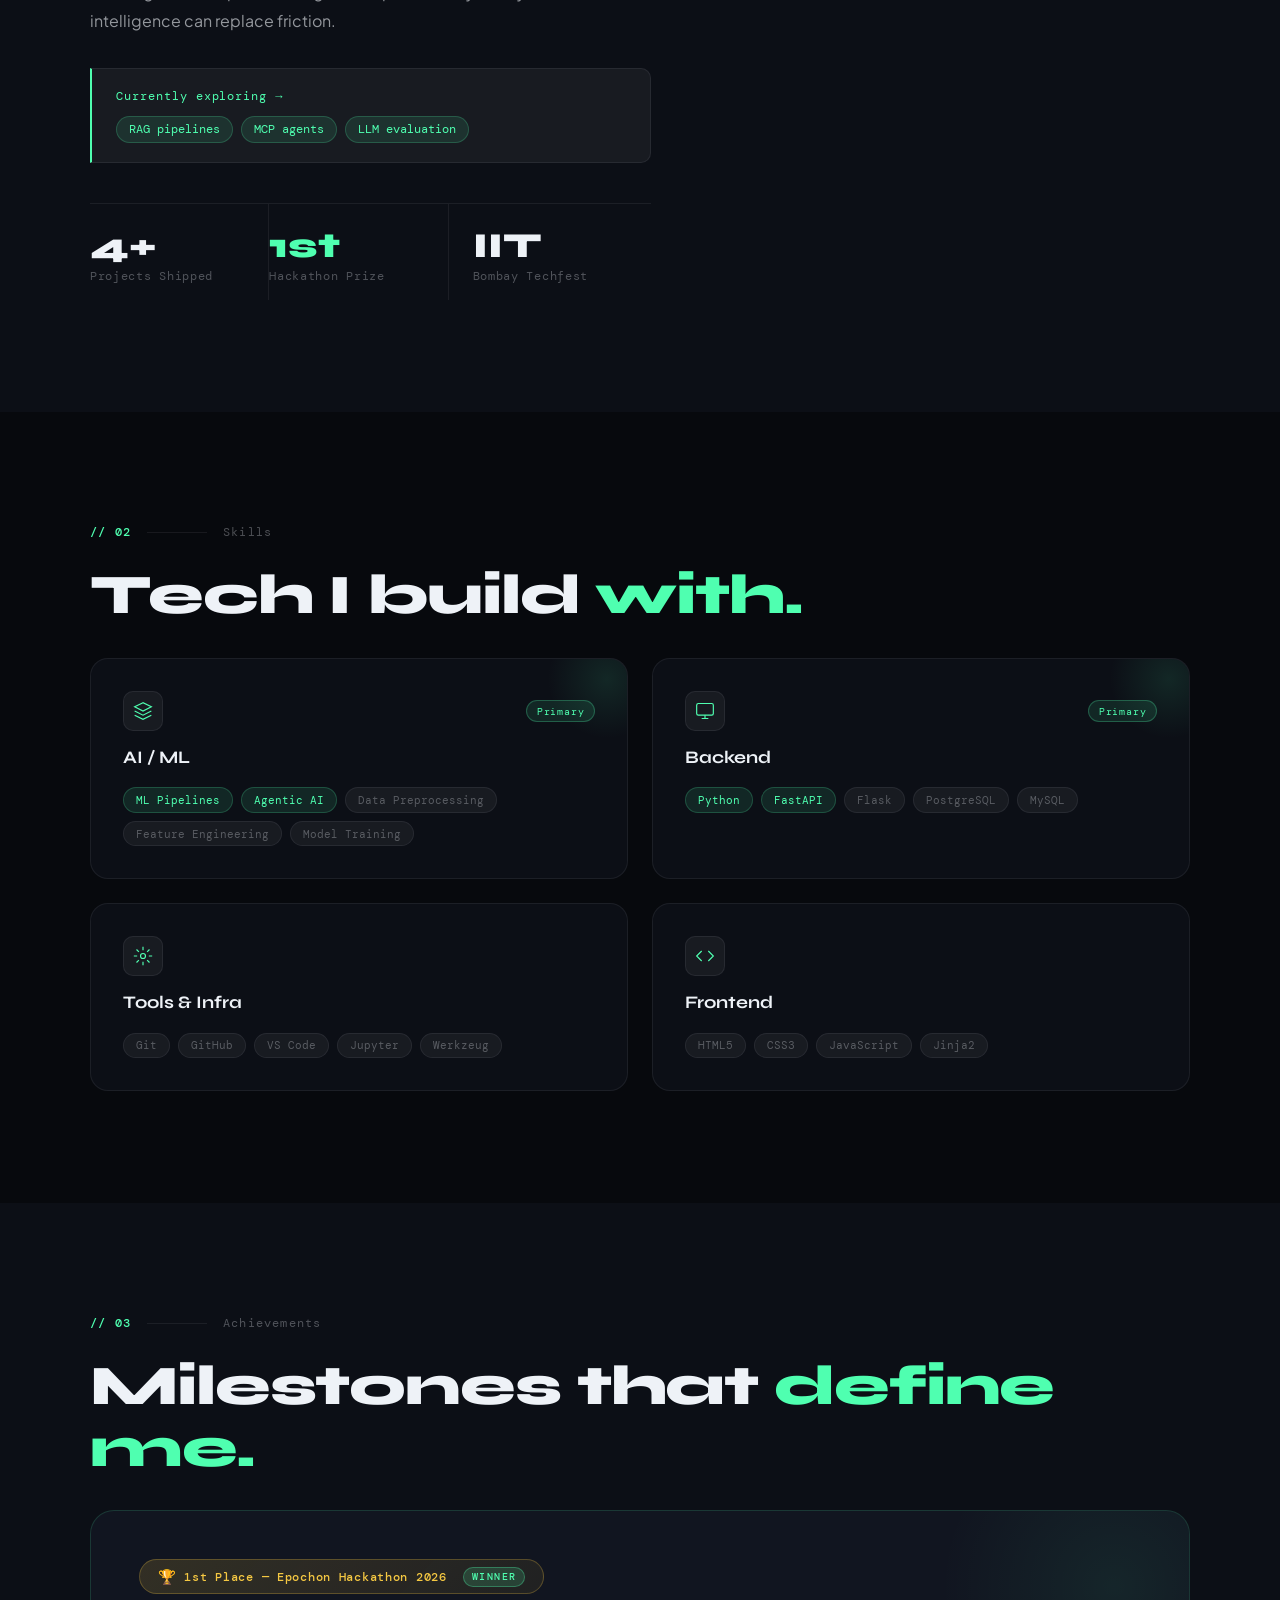
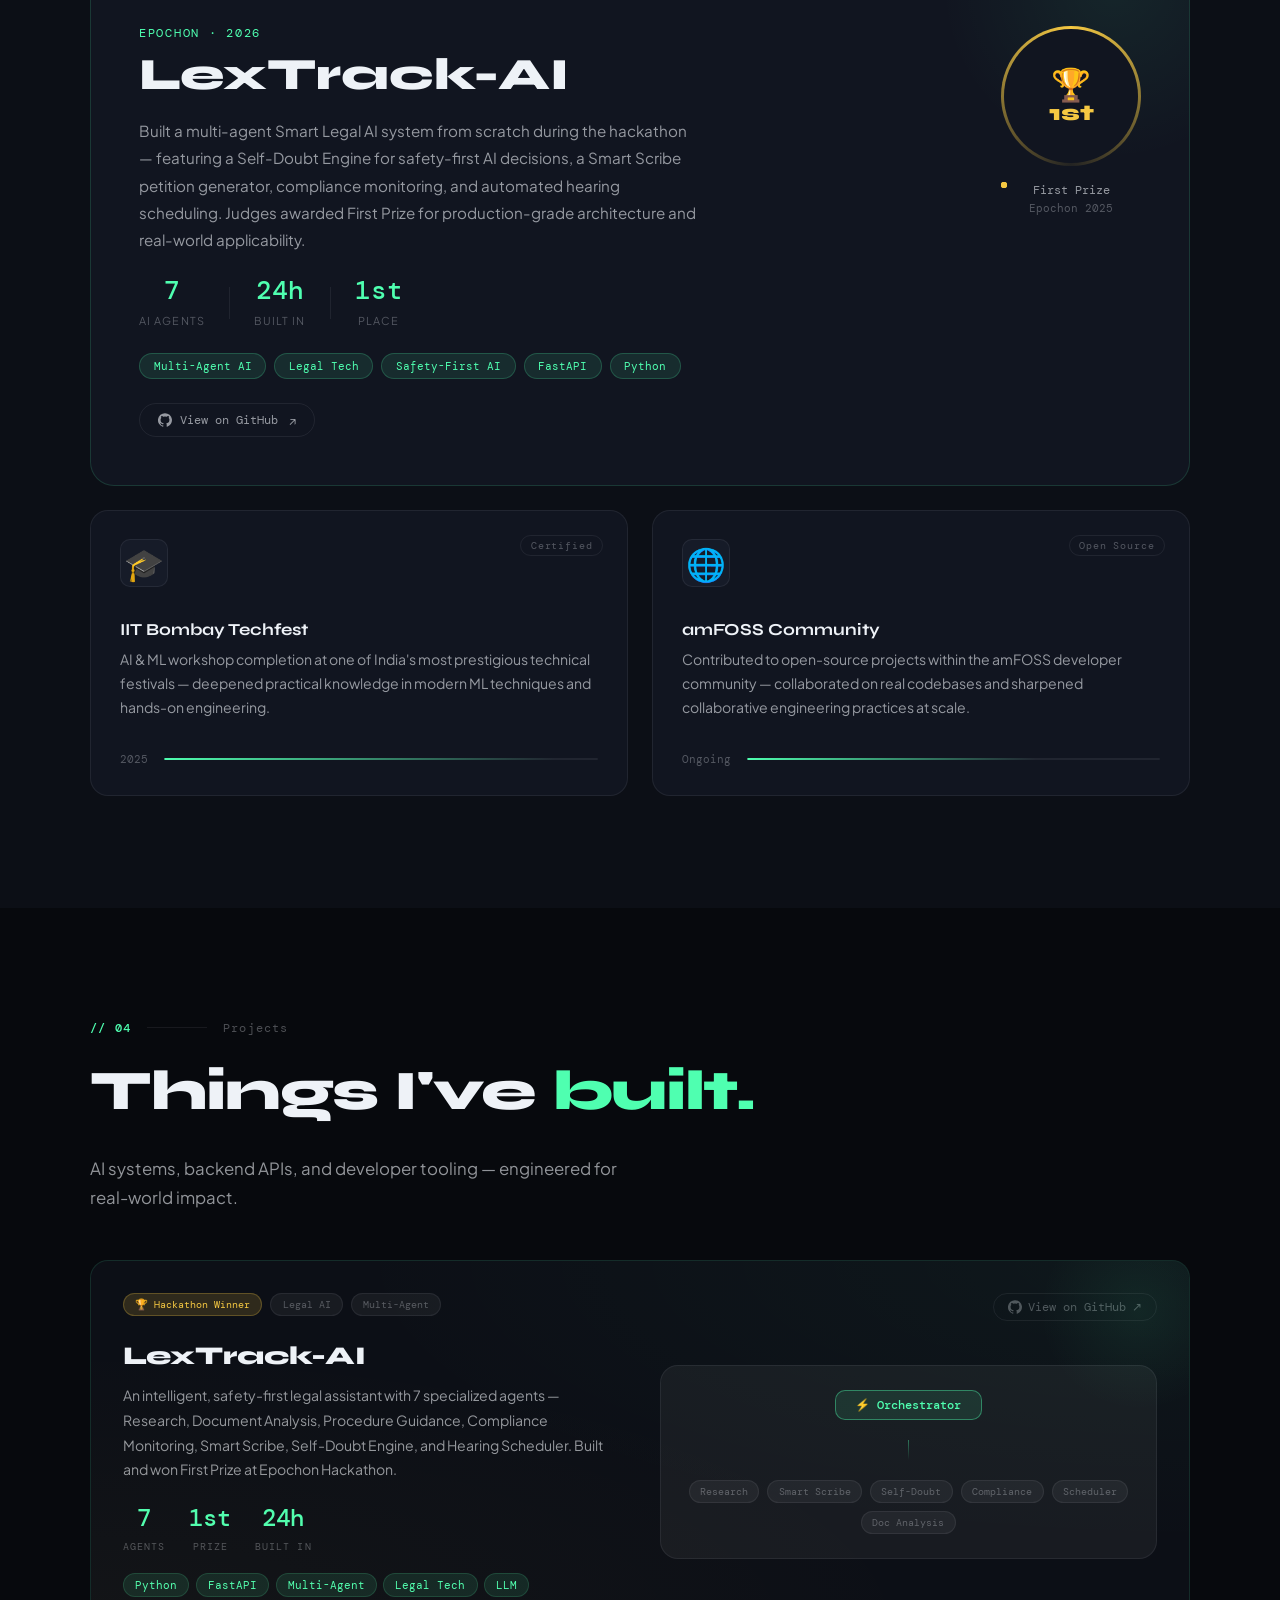
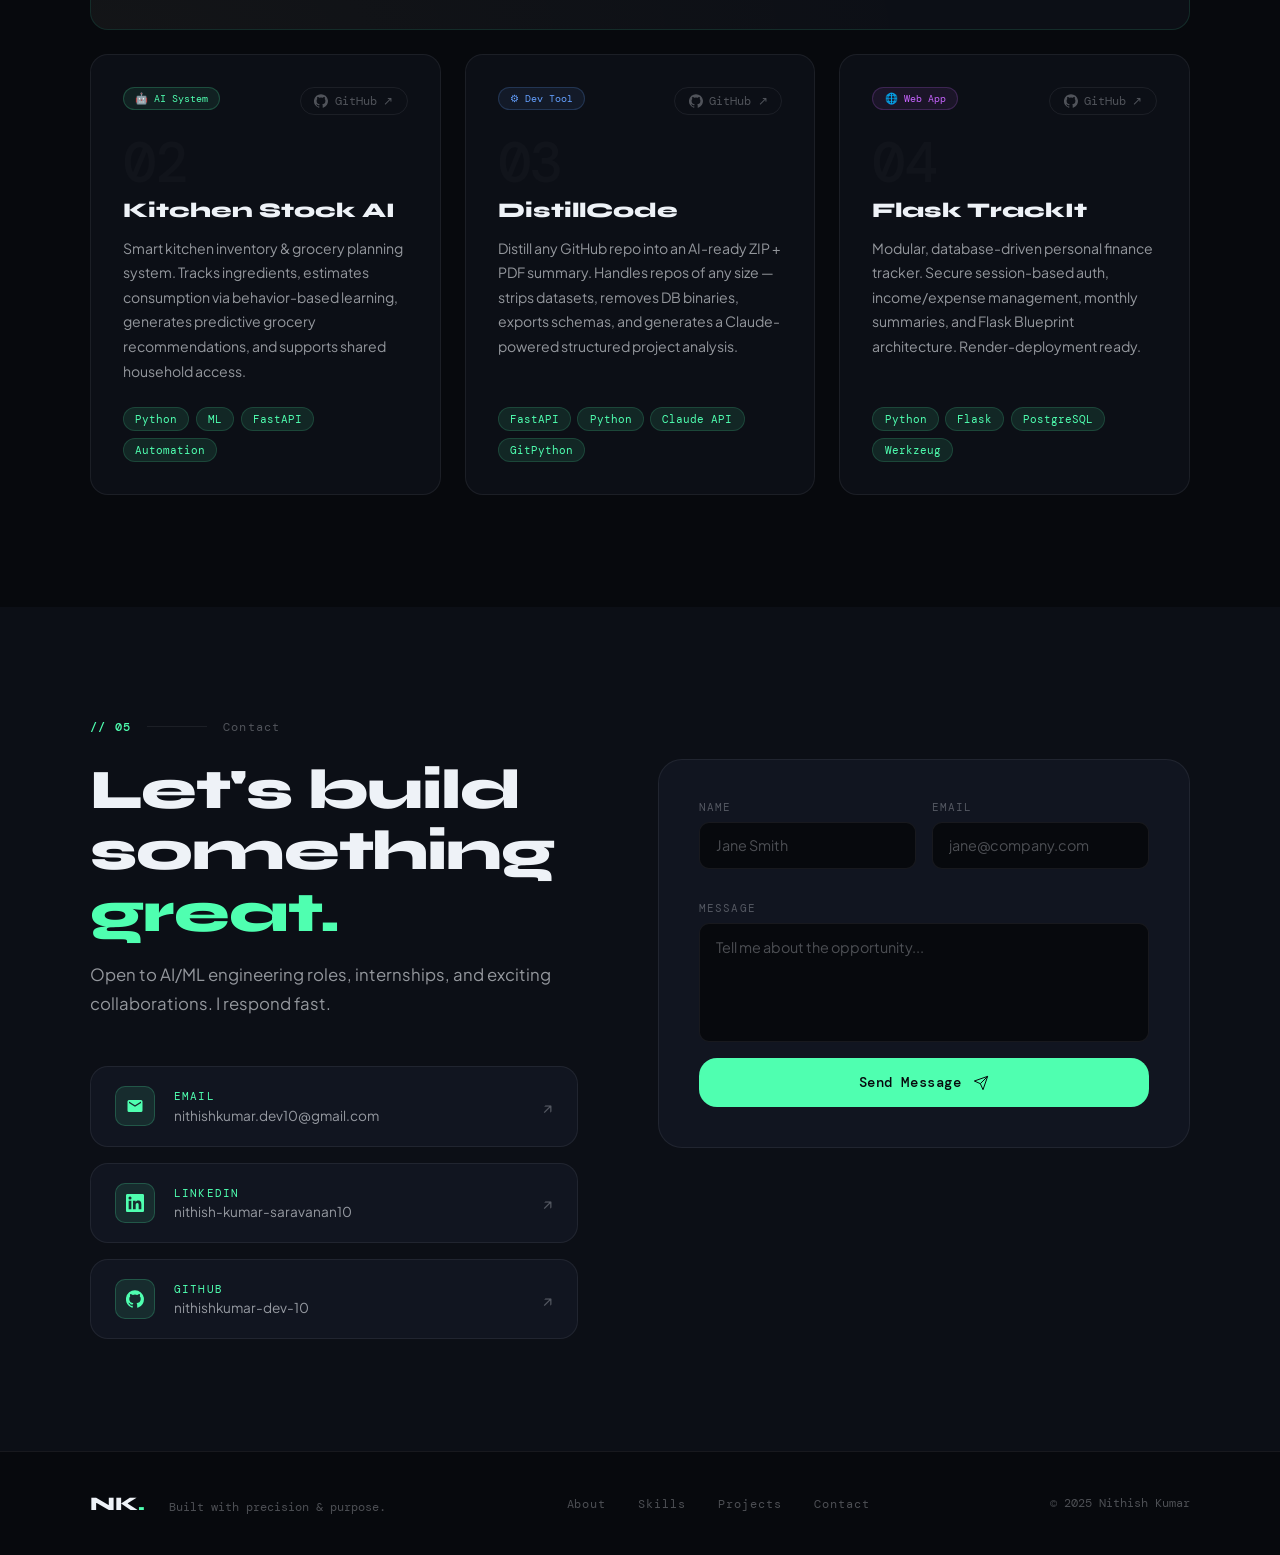
==== commit 05b5914d: "changed the dates to correct date" ====
--- a/index.html
+++ b/index.html
@@ -362,12 +362,12 @@
         </div>
         <div class="ach-ribbon">
           <span class="ribbon-icon">🏆</span>
-          <span>1st Place — Epochon Hackathon 2025</span>
+          <span>1st Place — Epochon Hackathon 2026</span>
           <span class="ribbon-live mono">WINNER</span>
         </div>
         <div class="ach-hero-body">
           <div class="ach-left">
-            <p class="ach-event mono">EPOCHON · 2025</p>
+            <p class="ach-event mono">EPOCHON · 2026</p>
             <h3>LexTrack-AI</h3>
             <p class="ach-desc">Built a multi-agent Smart Legal AI system from scratch during the hackathon — featuring a Self-Doubt Engine for safety-first AI decisions, a Smart Scribe petition generator, compliance monitoring, and automated hearing scheduling. Judges awarded First Prize for production-grade architecture and real-world applicability.</p>
             <div class="ach-meta-row">
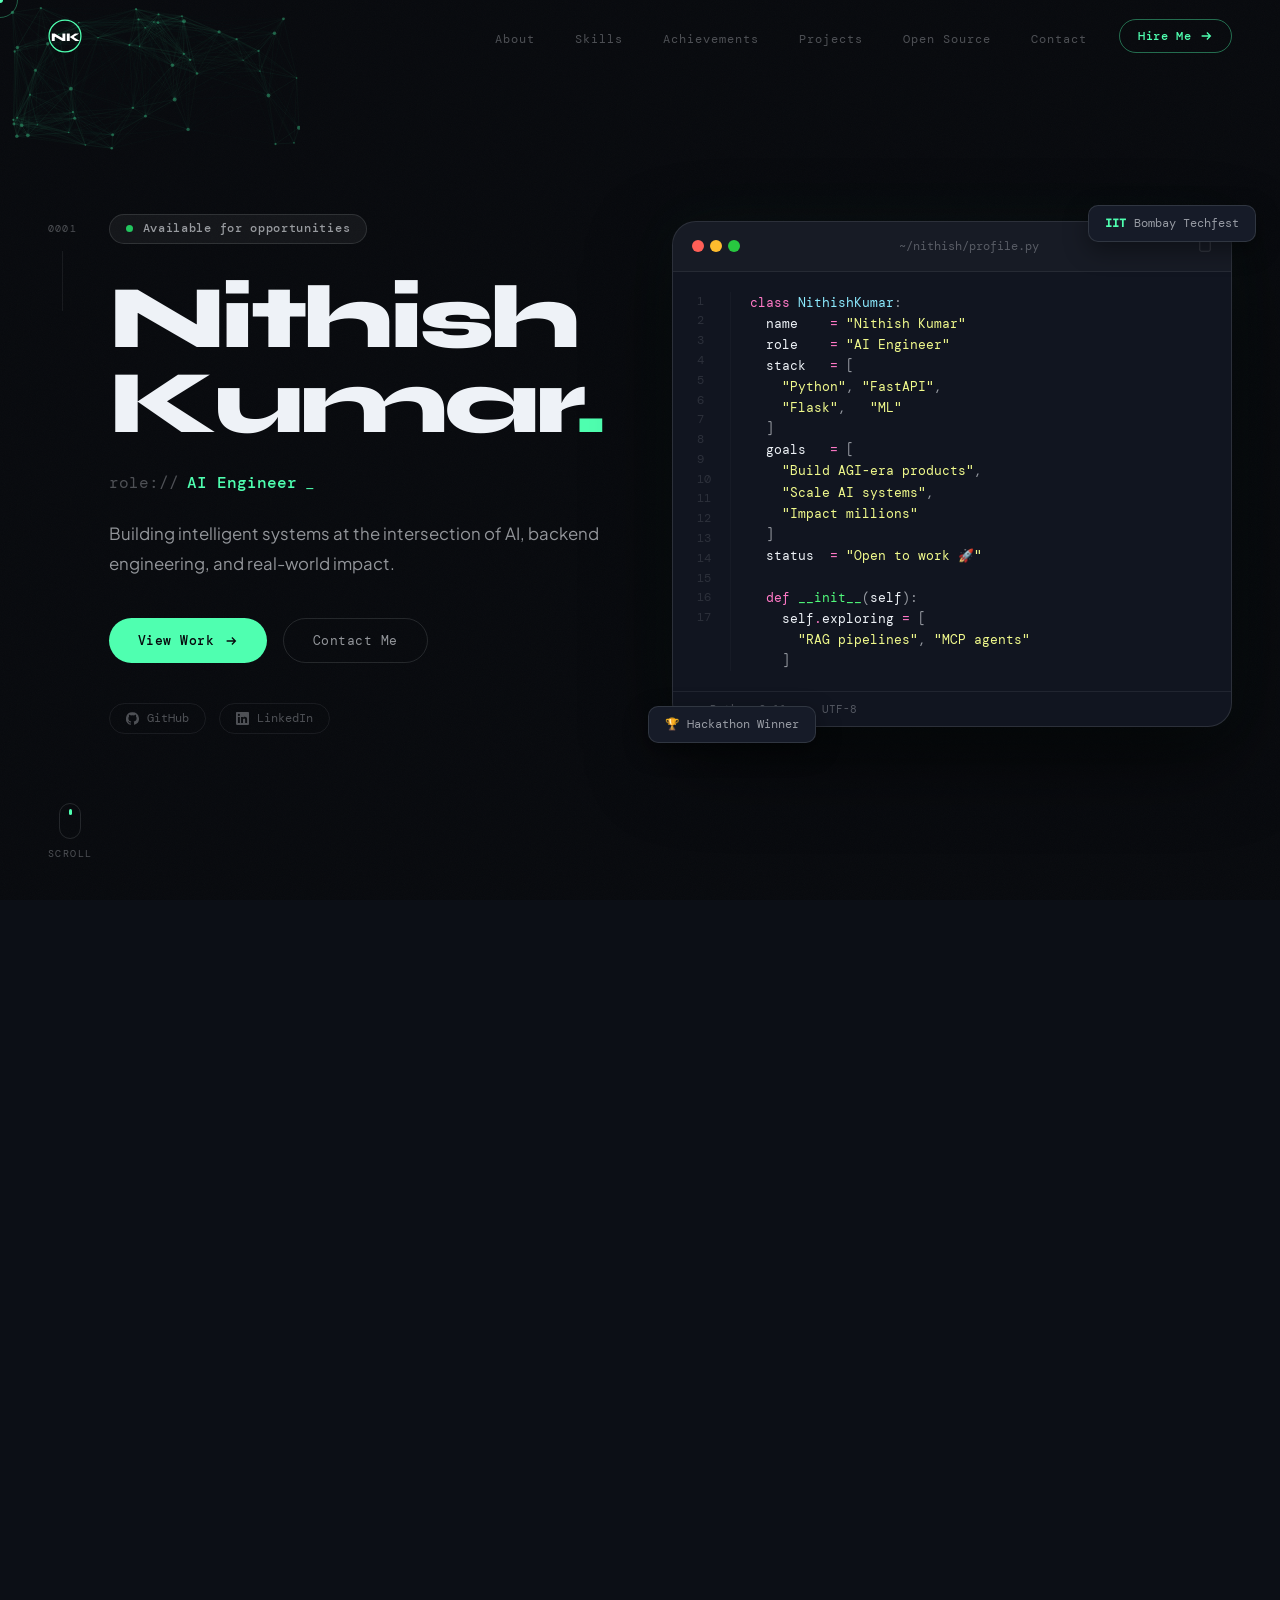
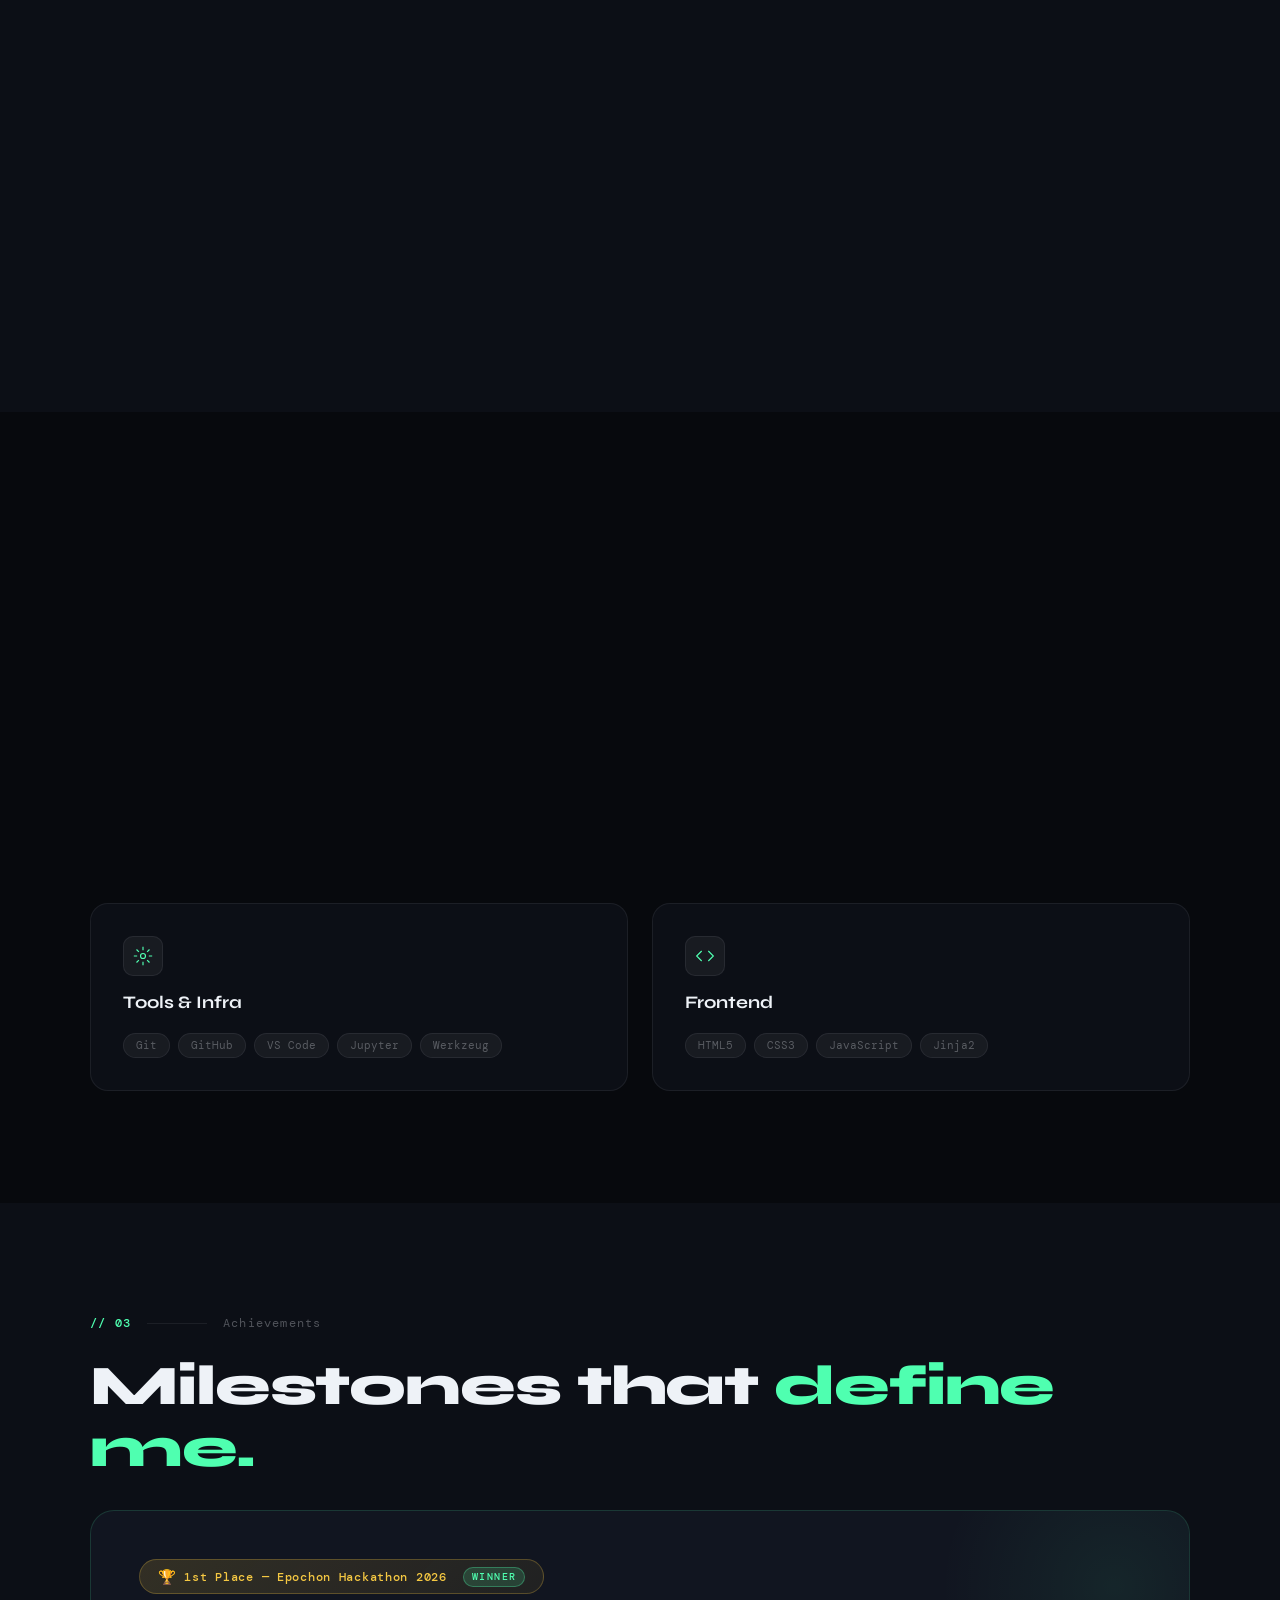
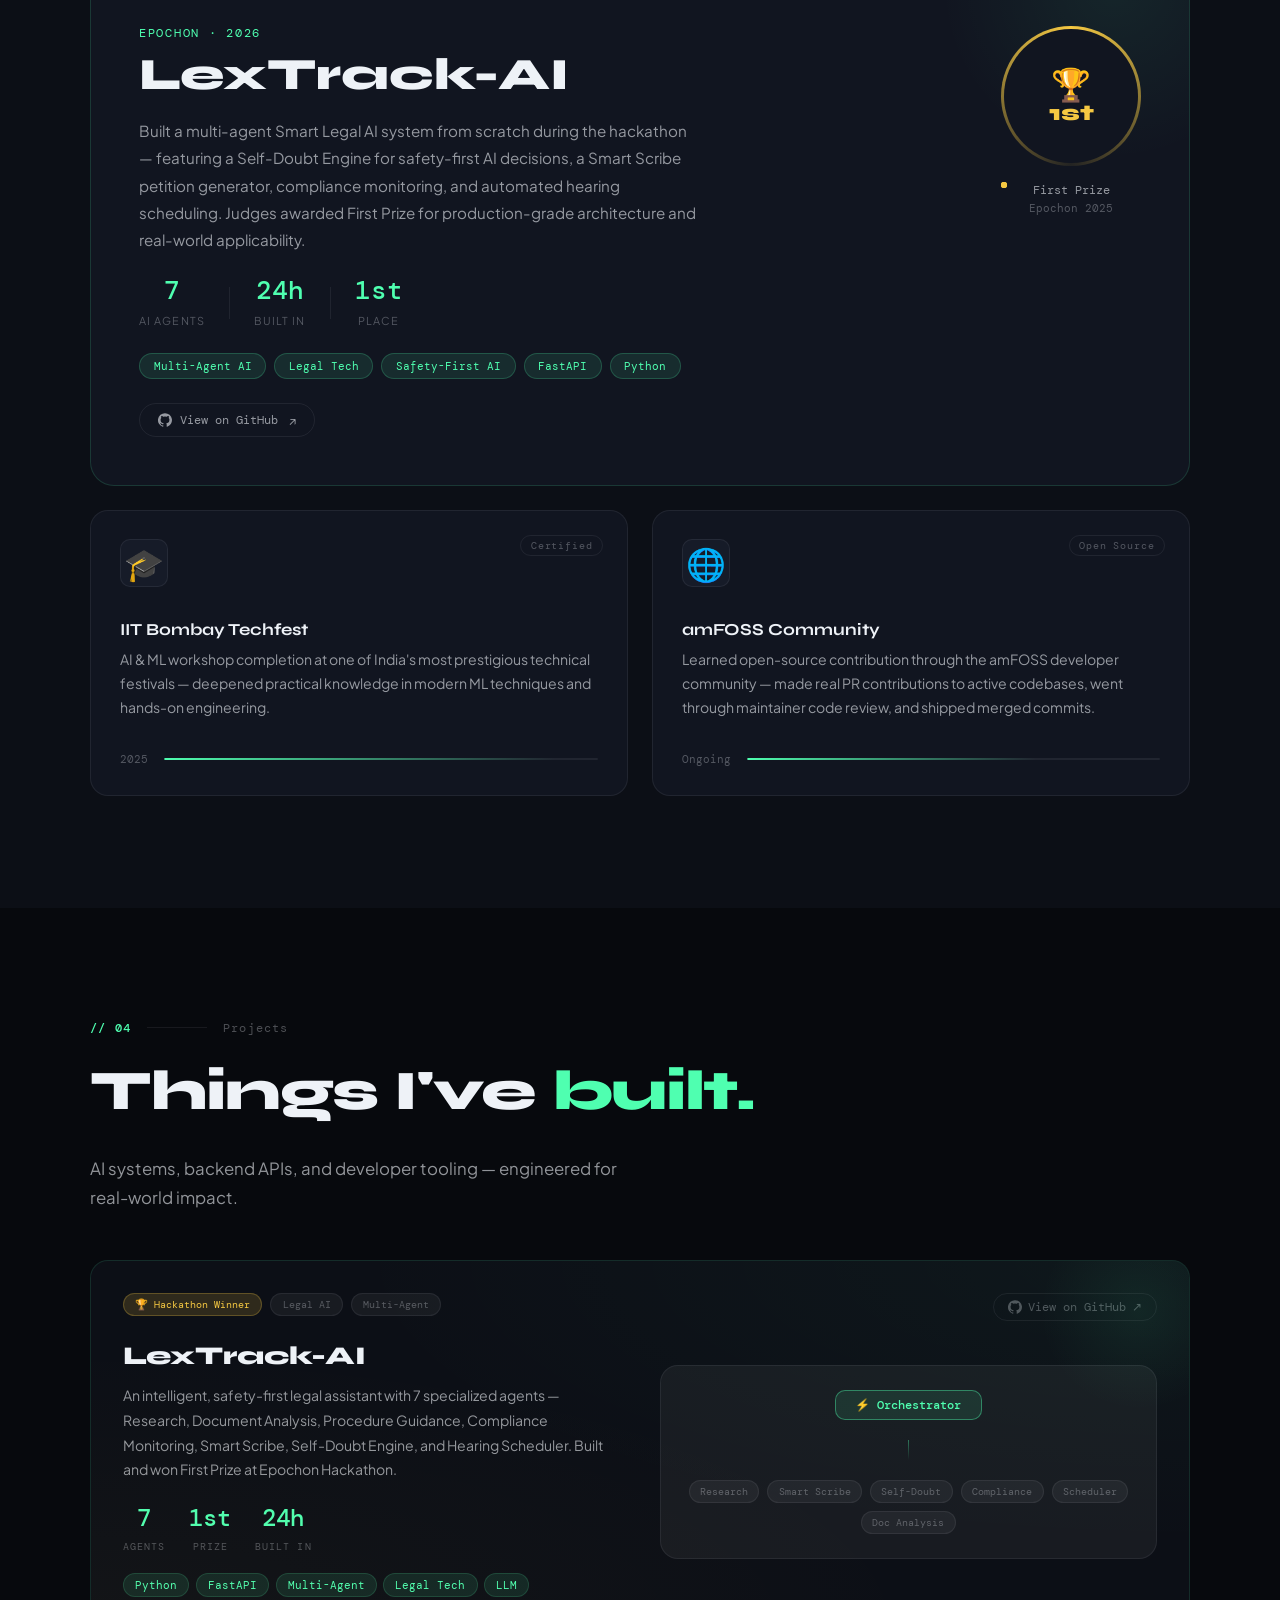
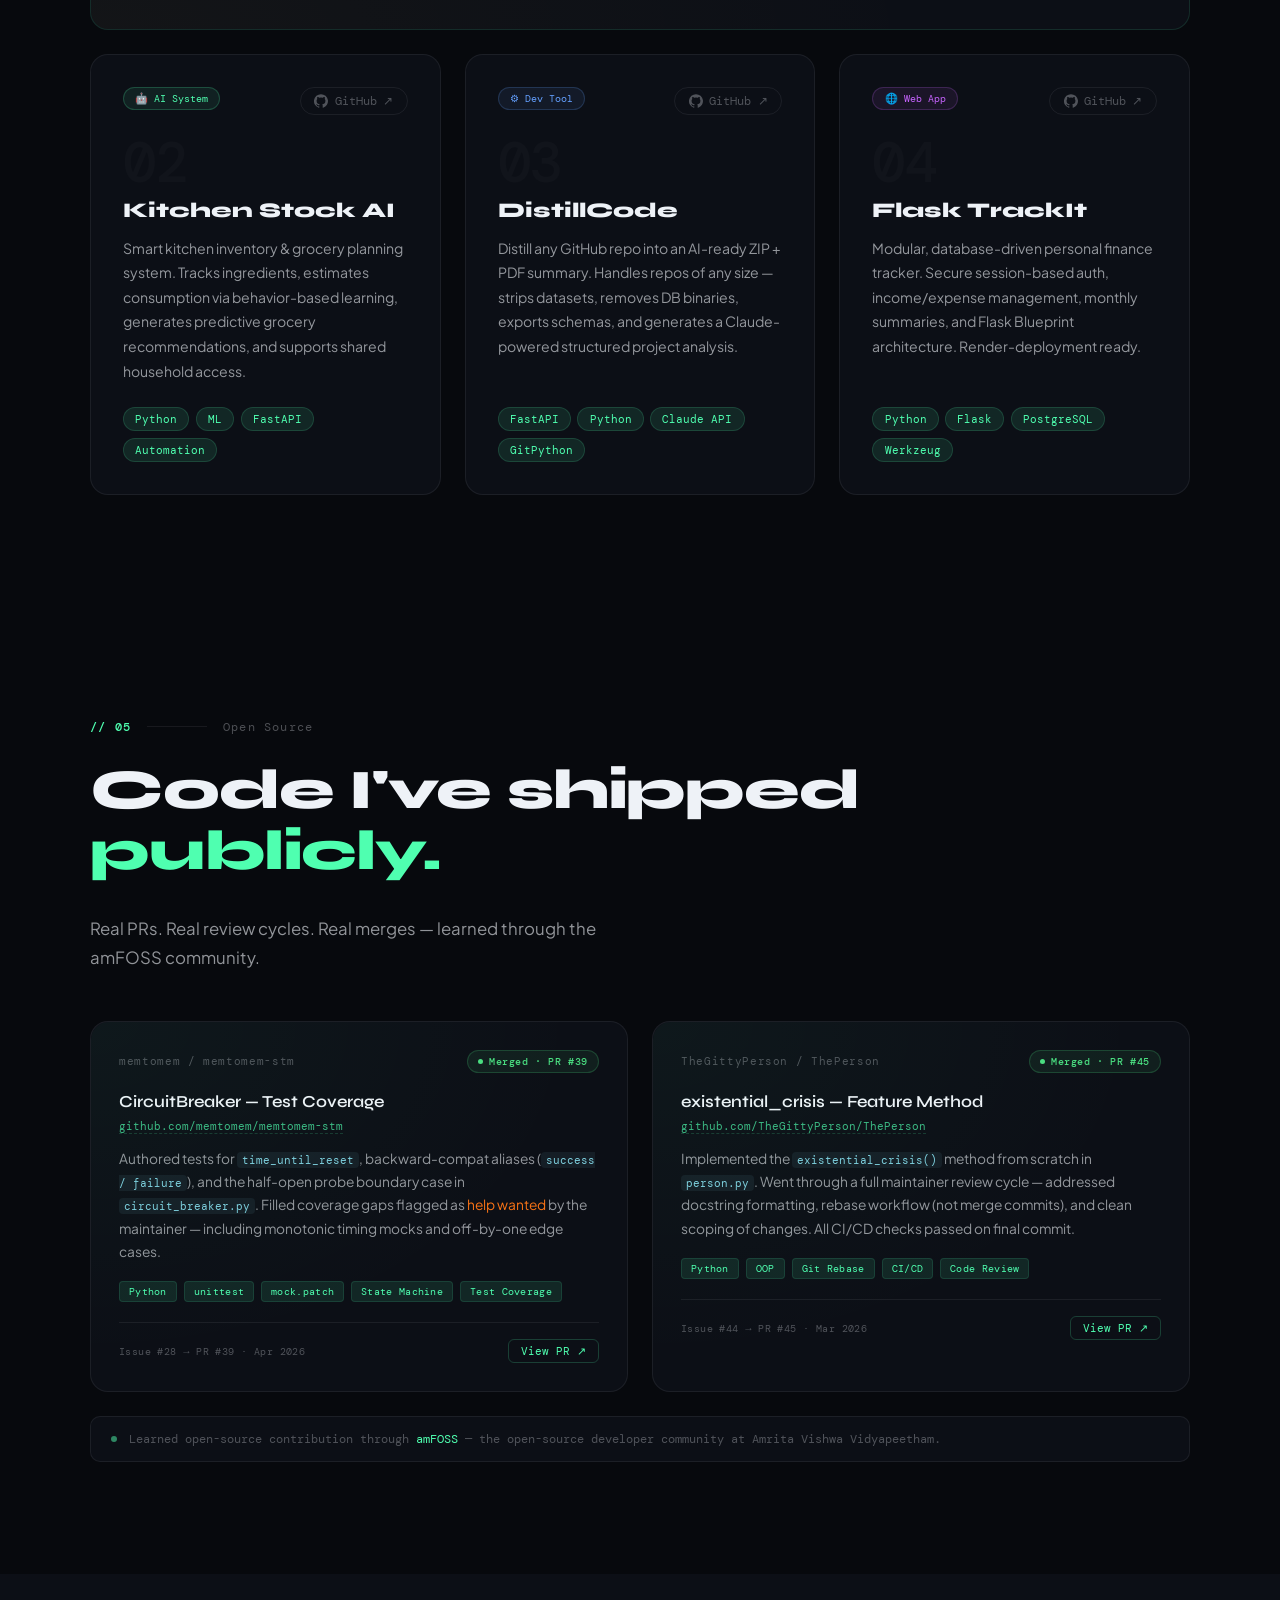
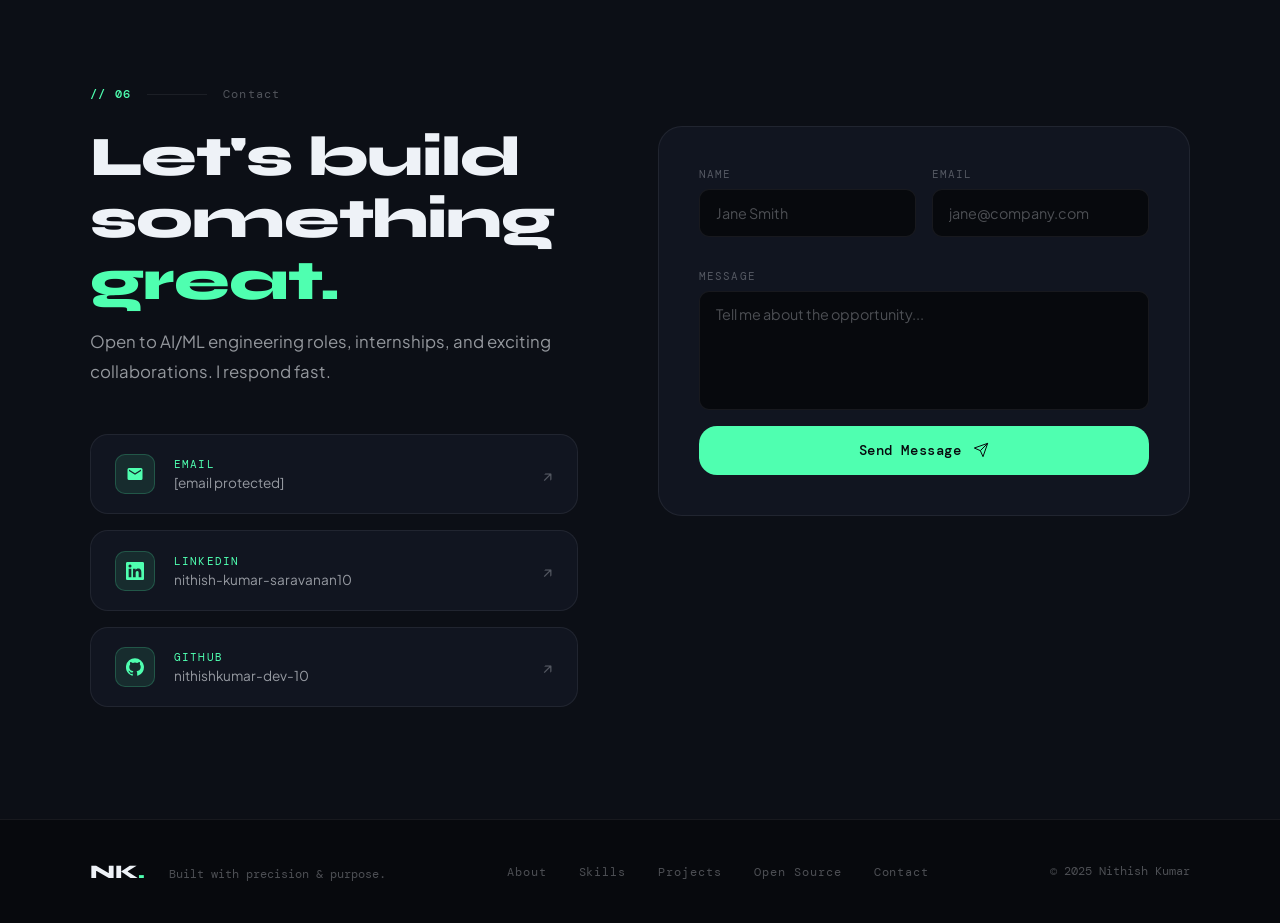
==== commit 3adfb08f: "added opensource section" ====
--- a/index.html
+++ b/index.html
@@ -12,6 +12,8 @@
   <link rel="stylesheet" href="style.css" />
   <link rel="icon" href="data:image/svg+xml,<svg xmlns='http://www.w3.org/2000/svg' viewBox='0 0 32 32'><circle cx='16' cy='16' r='16' fill='%2307090d'/><text x='16' y='21' text-anchor='middle' font-family='sans-serif' font-weight='900' font-size='12' fill='%234fffb0'>NK</text></svg>">
   <style>
+    /* Critical: --accent must be defined here so loader ring renders before style.css loads */
+    :root{--accent:#4fffb0}
     /* Critical: loader shown immediately, dismissed by JS */
     #loader{position:fixed;inset:0;background:#07090d;display:flex;align-items:center;justify-content:center;z-index:10000;transition:opacity .6s ease,visibility .6s}
     #loader.hidden{opacity:0;visibility:hidden;pointer-events:none}
@@ -54,6 +56,7 @@
       <li><a href="#skills"       class="nav-link">Skills</a></li>
       <li><a href="#achievements" class="nav-link">Achievements</a></li>
       <li><a href="#projects"     class="nav-link">Projects</a></li>
+      <li><a href="#opensource"   class="nav-link">Open Source</a></li>
       <li><a href="#contact"      class="nav-link">Contact</a></li>
     </ul>
     <a href="https://mail.google.com/mail/?view=cm&to=nithishkumar.dev10@gmail.com" target="_blank" rel="noopener" class="nav-cta">
@@ -75,7 +78,8 @@
       <li><a href="#skills"       class="mob-link"><span>02</span>Skills</a></li>
       <li><a href="#achievements" class="mob-link"><span>03</span>Achievements</a></li>
       <li><a href="#projects"     class="mob-link"><span>04</span>Projects</a></li>
-      <li><a href="#contact"      class="mob-link"><span>05</span>Contact</a></li>
+      <li><a href="#opensource"   class="mob-link"><span>05</span>Open Source</a></li>
+      <li><a href="#contact"      class="mob-link"><span>06</span>Contact</a></li>
     </ul>
     <a href="https://mail.google.com/mail/?view=cm&to=nithishkumar.dev10@gmail.com" target="_blank" rel="noopener" class="mob-cta">Get in touch →</a>
   </div>
@@ -446,7 +450,7 @@
           </div>
           <div class="ach-card-body">
             <h4>amFOSS Community</h4>
-            <p>Contributed to open-source projects within the amFOSS developer community — collaborated on real codebases and sharpened collaborative engineering practices at scale.</p>
+            <p>Learned open-source contribution through the amFOSS developer community — made real PR contributions to active codebases, went through maintainer code review, and shipped merged commits.</p>
           </div>
           <div class="ach-card-footer">
             <span class="ach-card-year mono dim">Ongoing</span>
@@ -574,11 +578,96 @@
     </div>
   </section>
 
+  <!-- ══════════════ OPEN SOURCE ══════════════ -->
+  <section id="opensource">
+    <div class="container">
+      <div class="section-eyebrow reveal-up">
+        <span class="mono accent">// 05</span>
+        <span class="eyebrow-line"></span>
+        <span>Open Source</span>
+      </div>
+      <h2 class="section-heading reveal-up">Code I've shipped <em>publicly.</em></h2>
+      <p class="section-sub reveal-up">Real PRs. Real review cycles. Real merges — learned through the amFOSS community.</p>
+
+      <div class="os-cards-grid">
+
+        <!-- Card 1: memtomem-stm -->
+        <div class="os-card reveal-up" style="--delay:0.0s">
+          <div class="os-card-top">
+            <span class="os-repo-label mono">memtomem / memtomem-stm</span>
+            <span class="os-badge-merged">
+              <span class="os-badge-dot"></span>Merged · PR #39
+            </span>
+          </div>
+          <h3 class="os-card-title">CircuitBreaker — Test Coverage</h3>
+          <p class="os-card-repo mono">
+            <a href="https://github.com/memtomem/memtomem-stm/pull/39" target="_blank" rel="noopener">github.com/memtomem/memtomem-stm</a>
+          </p>
+          <p class="os-card-desc">
+            Authored tests for <code>time_until_reset</code>, backward-compat aliases
+            (<code>success / failure</code>), and the half-open probe boundary case
+            in <code>circuit_breaker.py</code>. Filled coverage gaps flagged as
+            <em>help wanted</em> by the maintainer — including monotonic timing mocks and off-by-one edge cases.
+          </p>
+          <div class="os-tag-row">
+            <span class="os-tag">Python</span>
+            <span class="os-tag">unittest</span>
+            <span class="os-tag">mock.patch</span>
+            <span class="os-tag">State Machine</span>
+            <span class="os-tag">Test Coverage</span>
+          </div>
+          <div class="os-card-footer">
+            <span class="os-meta mono">Issue #28 → PR #39 · Apr 2026</span>
+            <a href="https://github.com/memtomem/memtomem-stm/pull/39" target="_blank" rel="noopener" class="os-pr-link mono">View PR ↗</a>
+          </div>
+        </div>
+
+        <!-- Card 2: TheGittyPerson/ThePerson -->
+        <div class="os-card reveal-up" style="--delay:0.15s">
+          <div class="os-card-top">
+            <span class="os-repo-label mono">TheGittyPerson / ThePerson</span>
+            <span class="os-badge-merged">
+              <span class="os-badge-dot"></span>Merged · PR #45
+            </span>
+          </div>
+          <h3 class="os-card-title">existential_crisis — Feature Method</h3>
+          <p class="os-card-repo mono">
+            <a href="https://github.com/TheGittyPerson/ThePerson/pull/45" target="_blank" rel="noopener">github.com/TheGittyPerson/ThePerson</a>
+          </p>
+          <p class="os-card-desc">
+            Implemented the <code>existential_crisis()</code> method from scratch in <code>person.py</code>.
+            Went through a full maintainer review cycle — addressed docstring formatting, rebase workflow
+            (not merge commits), and clean scoping of changes. All CI/CD checks passed on final commit.
+          </p>
+          <div class="os-tag-row">
+            <span class="os-tag">Python</span>
+            <span class="os-tag">OOP</span>
+            <span class="os-tag">Git Rebase</span>
+            <span class="os-tag">CI/CD</span>
+            <span class="os-tag">Code Review</span>
+          </div>
+          <div class="os-card-footer">
+            <span class="os-meta mono">Issue #44 → PR #45 · Mar 2026</span>
+            <a href="https://github.com/TheGittyPerson/ThePerson/pull/45" target="_blank" rel="noopener" class="os-pr-link mono">View PR ↗</a>
+          </div>
+        </div>
+
+      </div>
+
+      <!-- amFOSS footnote -->
+      <div class="os-community-note reveal-up" style="--delay:0.3s">
+        <span class="os-comm-dot"></span>
+        <p class="mono">Learned open-source contribution through <span class="accent">amFOSS</span> — the open-source developer community at Amrita Vishwa Vidyapeetham.</p>
+      </div>
+
+    </div>
+  </section>
+
   <!-- ══════════════ CONTACT ══════════════ -->
   <section id="contact">
     <div class="container">
       <div class="section-eyebrow reveal-up">
-        <span class="mono accent">// 05</span>
+        <span class="mono accent">// 06</span>
         <span class="eyebrow-line"></span>
         <span>Contact</span>
       </div>
@@ -594,7 +683,7 @@
               </div>
               <div class="cl-info">
                 <p class="cl-label mono">Email</p>
-                <p class="cl-val">nithishkumar.dev10@gmail.com</p>
+                <p class="cl-val"><span class="__cf_email__" data-cfemail="402e2934282933282b352d21326e242536717000272d21292c6e232f2d">[email&#160;protected]</span></p>
               </div>
               <span class="cl-arrow">↗</span>
             </a>
@@ -660,6 +749,7 @@
           <a href="#about" class="mono">About</a>
           <a href="#skills" class="mono">Skills</a>
           <a href="#projects" class="mono">Projects</a>
+          <a href="#opensource" class="mono">Open Source</a>
           <a href="#contact" class="mono">Contact</a>
         </div>
         <div class="footer-right mono dim" style="font-size:0.72rem;">
@@ -671,4 +761,4 @@
 
   <script src="script.js"></script>
 </body>
-</html>+</html>
--- a/style.css
+++ b/style.css
@@ -1184,3 +1184,209 @@
   transition: color var(--trans);
 }
 .footer-links a:hover { color: var(--accent); }
+
+/* ══════════════════════════════════════════
+   OPEN SOURCE SECTION
+══════════════════════════════════════════ */
+
+#opensource { padding: 7rem 0; }
+
+.os-cards-grid {
+  display: grid;
+  grid-template-columns: 1fr 1fr;
+  gap: 24px;
+  margin-top: 3rem;
+}
+
+@media (max-width: 768px) {
+  .os-cards-grid { grid-template-columns: 1fr; }
+}
+
+.os-card {
+  position: relative;
+  background: var(--bg2);
+  border: 1px solid var(--border);
+  border-radius: var(--r-lg);
+  padding: 28px;
+  overflow: hidden;
+  transition: border-color 0.3s var(--ease), transform 0.3s var(--ease), box-shadow 0.3s var(--ease);
+}
+
+.os-card::before {
+  content: '';
+  position: absolute;
+  inset: 0;
+  background: radial-gradient(ellipse at top left, rgba(79,255,176,0.04) 0%, transparent 65%);
+  pointer-events: none;
+  border-radius: inherit;
+}
+
+.os-card:hover {
+  border-color: rgba(79,255,176,0.3);
+  transform: translateY(-4px);
+  box-shadow: 0 16px 48px rgba(0,0,0,0.3);
+}
+
+.os-card-top {
+  display: flex;
+  align-items: center;
+  justify-content: space-between;
+  flex-wrap: wrap;
+  gap: 10px;
+  margin-bottom: 18px;
+}
+
+.os-repo-label {
+  font-size: 0.68rem;
+  color: var(--white-30);
+  letter-spacing: 0.06em;
+}
+
+.os-badge-merged {
+  display: inline-flex;
+  align-items: center;
+  gap: 6px;
+  background: rgba(74, 222, 128, 0.08);
+  border: 1px solid rgba(74, 222, 128, 0.2);
+  color: #4ade80;
+  font-family: var(--font-mono);
+  font-size: 0.62rem;
+  font-weight: 500;
+  letter-spacing: 0.06em;
+  padding: 4px 10px;
+  border-radius: 999px;
+}
+
+.os-badge-dot {
+  width: 5px;
+  height: 5px;
+  background: #4ade80;
+  border-radius: 50%;
+  flex-shrink: 0;
+  animation: osDotPulse 2s ease infinite;
+}
+
+@keyframes osDotPulse {
+  0%, 100% { opacity: 1; }
+  50% { opacity: 0.25; }
+}
+
+.os-card-title {
+  font-family: var(--font-head);
+  font-size: 1.05rem;
+  font-weight: 600;
+  color: var(--white);
+  margin-bottom: 6px;
+  line-height: 1.3;
+}
+
+.os-card-repo {
+  font-size: 0.7rem;
+  color: var(--accent);
+  opacity: 0.7;
+  margin-bottom: 14px;
+}
+
+.os-card-repo a {
+  color: inherit;
+  text-decoration: none;
+  border-bottom: 1px dashed rgba(79,255,176,0.25);
+  transition: opacity 0.2s;
+}
+
+.os-card-repo a:hover { opacity: 1; }
+
+.os-card-desc {
+  font-size: 0.86rem;
+  color: var(--white-60);
+  line-height: 1.7;
+  margin-bottom: 18px;
+}
+
+.os-card-desc code {
+  font-family: var(--font-mono);
+  font-size: 0.8em;
+  color: #7ecfde;
+  background: rgba(126,207,222,0.08);
+  padding: 1px 5px;
+  border-radius: 4px;
+}
+
+.os-card-desc em { color: #f97316; font-style: normal; }
+
+.os-tag-row {
+  display: flex;
+  flex-wrap: wrap;
+  gap: 7px;
+  margin-bottom: 20px;
+}
+
+.os-tag {
+  font-family: var(--font-mono);
+  font-size: 0.62rem;
+  color: var(--accent);
+  background: var(--accent-dim);
+  border: 1px solid rgba(79,255,176,0.12);
+  padding: 3px 9px;
+  border-radius: 4px;
+  letter-spacing: 0.03em;
+}
+
+.os-card-footer {
+  display: flex;
+  align-items: center;
+  justify-content: space-between;
+  padding-top: 16px;
+  border-top: 1px solid var(--border);
+  flex-wrap: wrap;
+  gap: 8px;
+}
+
+.os-meta {
+  font-size: 0.65rem;
+  color: var(--white-30);
+  letter-spacing: 0.04em;
+}
+
+.os-pr-link {
+  font-size: 0.68rem;
+  color: var(--accent);
+  text-decoration: none;
+  border: 1px solid rgba(79,255,176,0.2);
+  padding: 4px 12px;
+  border-radius: 6px;
+  transition: background 0.2s, border-color 0.2s;
+}
+
+.os-pr-link:hover {
+  background: var(--accent-dim);
+  border-color: rgba(79,255,176,0.45);
+}
+
+.os-community-note {
+  display: flex;
+  align-items: center;
+  gap: 12px;
+  margin-top: 24px;
+  padding: 14px 20px;
+  border: 1px solid var(--border);
+  border-radius: var(--r);
+  background: var(--bg2);
+}
+
+.os-comm-dot {
+  width: 6px;
+  height: 6px;
+  background: var(--accent);
+  border-radius: 50%;
+  flex-shrink: 0;
+  opacity: 0.5;
+}
+
+.os-community-note p {
+  font-size: 0.78rem;
+  color: var(--white-30);
+  margin: 0;
+}
+
+.os-community-note .accent { color: var(--accent); }
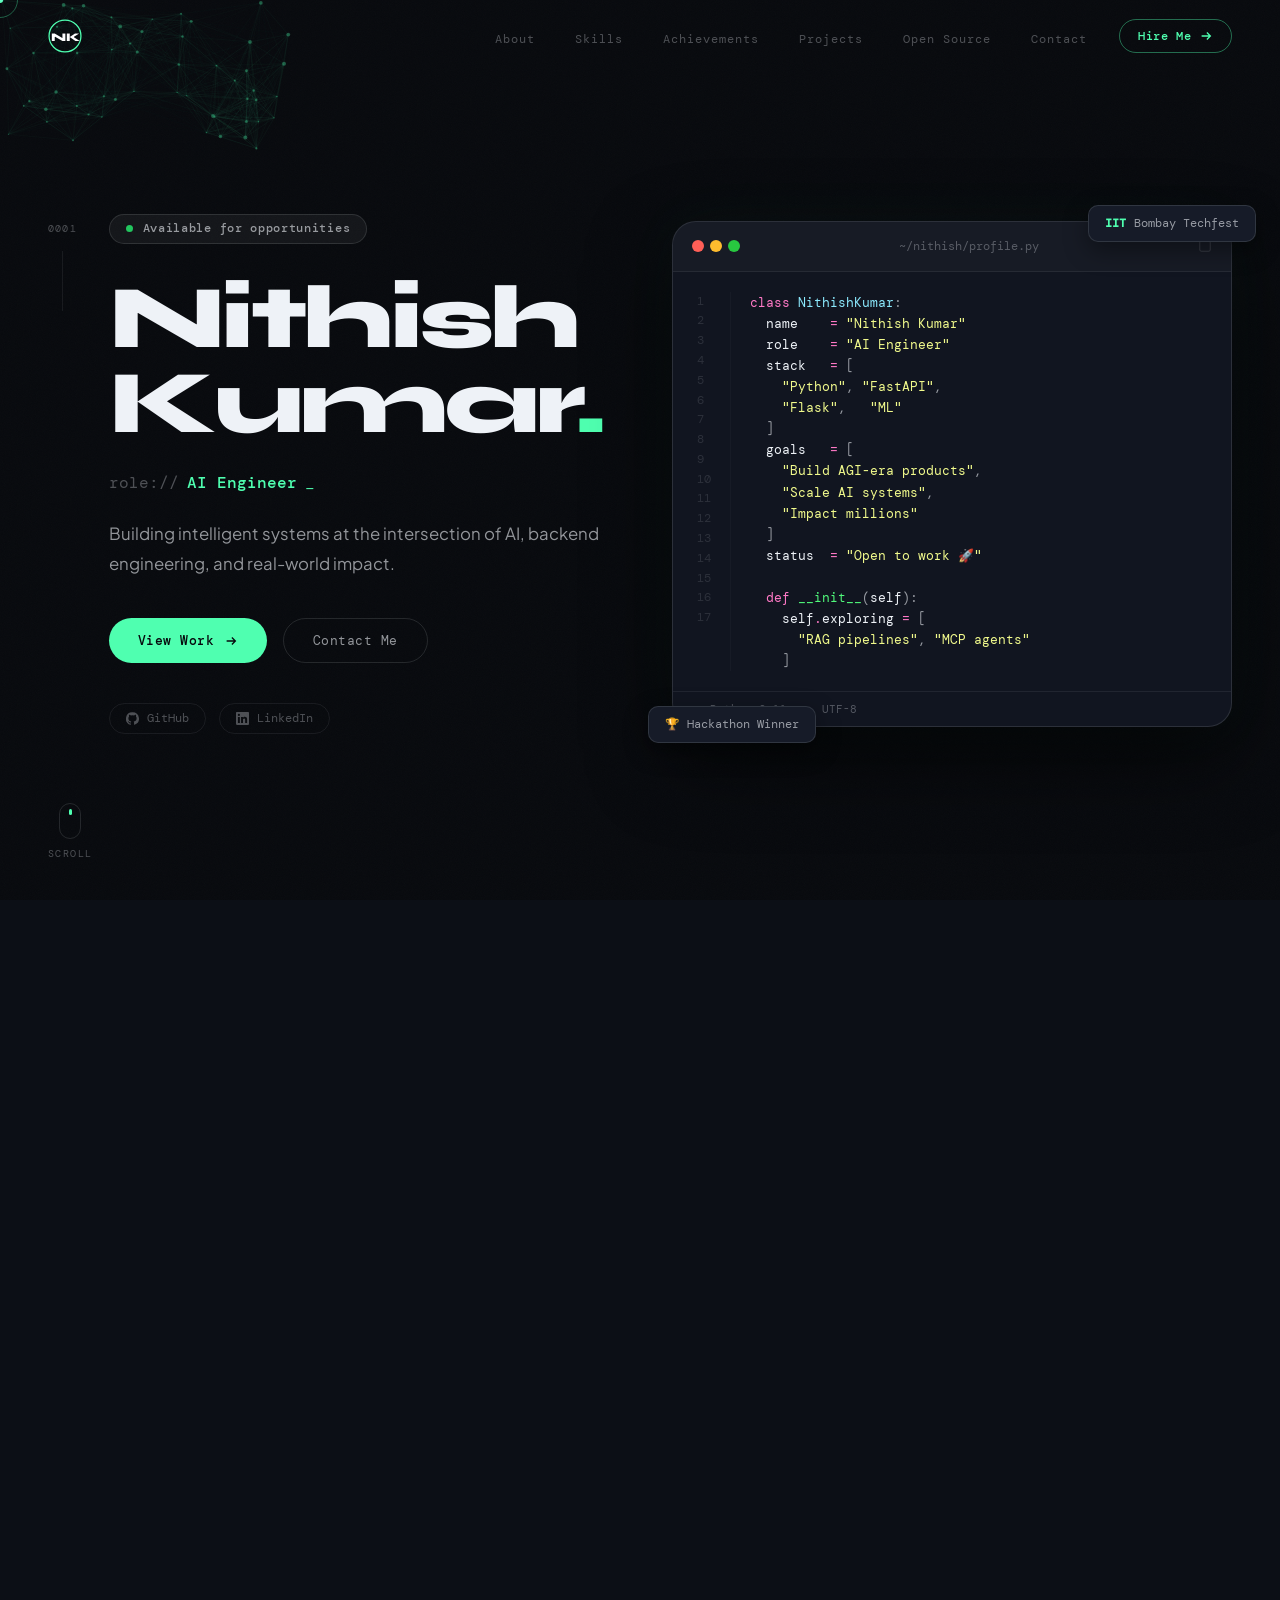
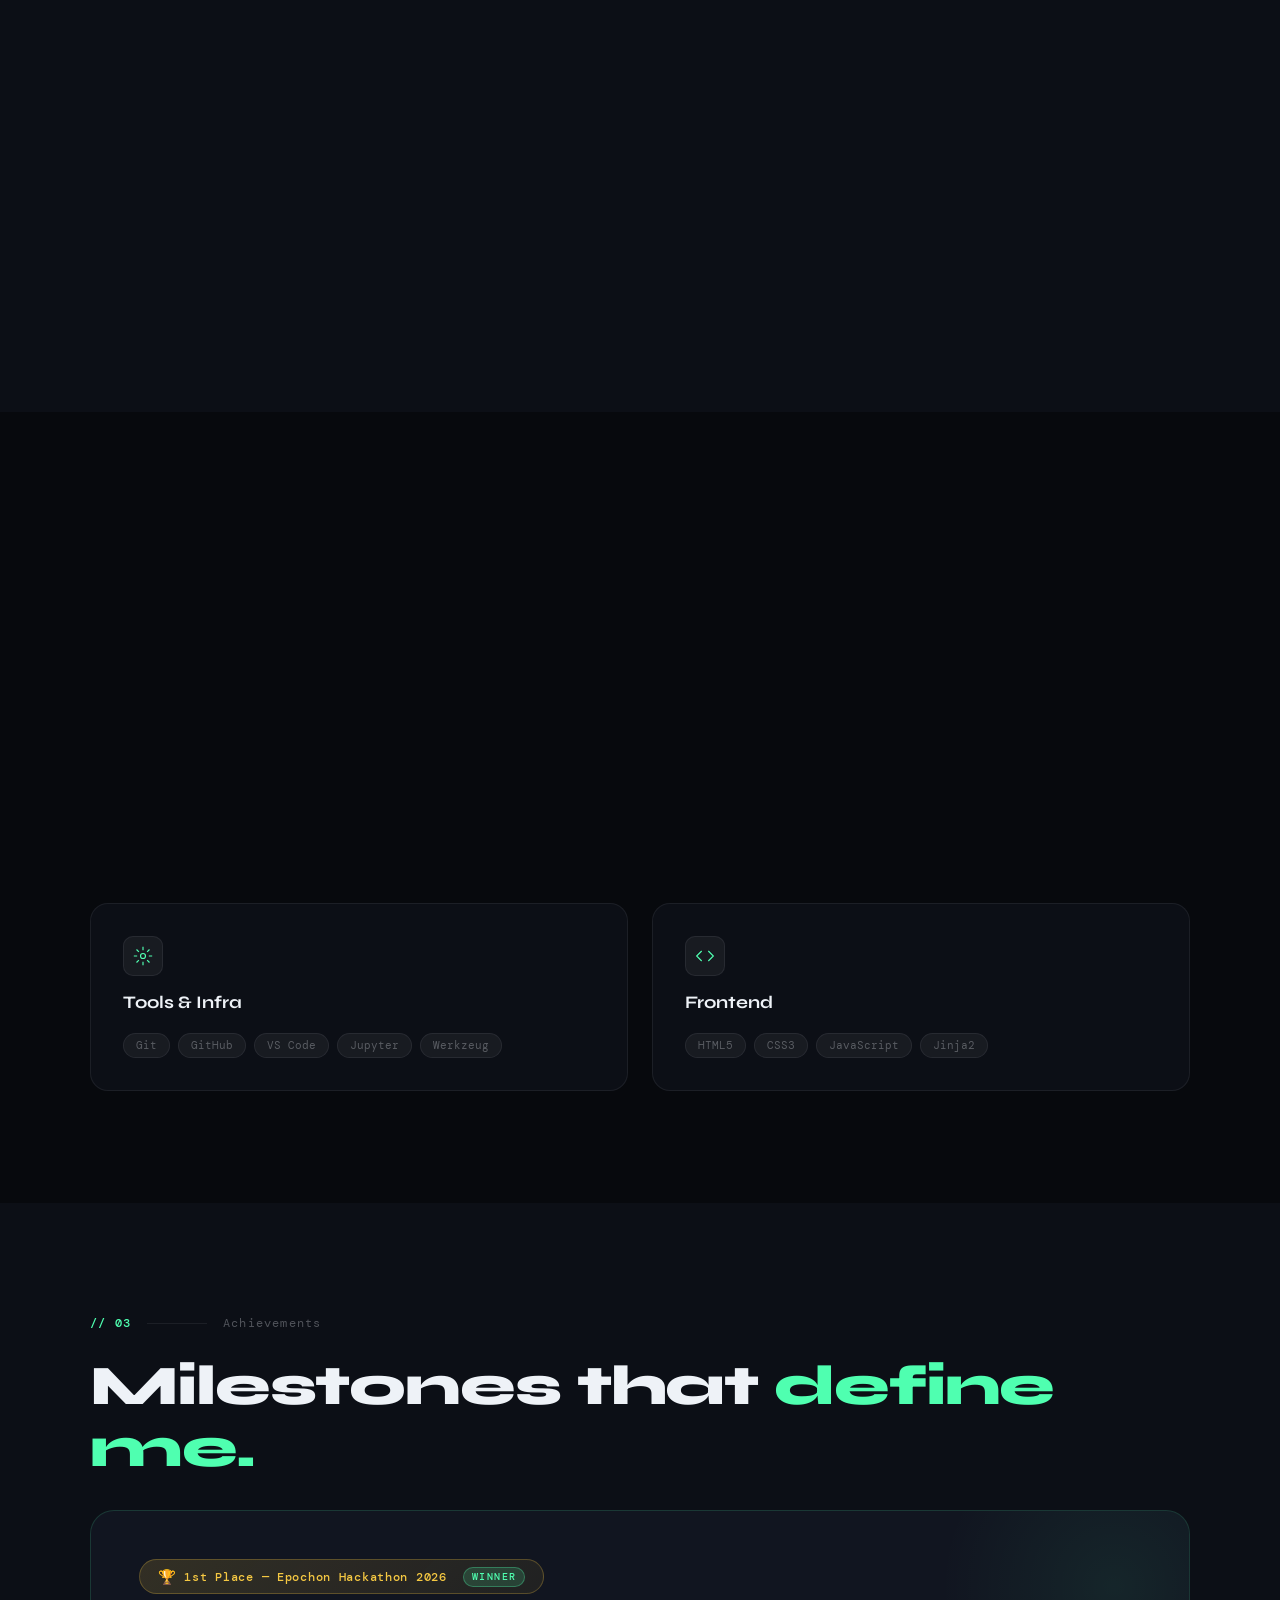
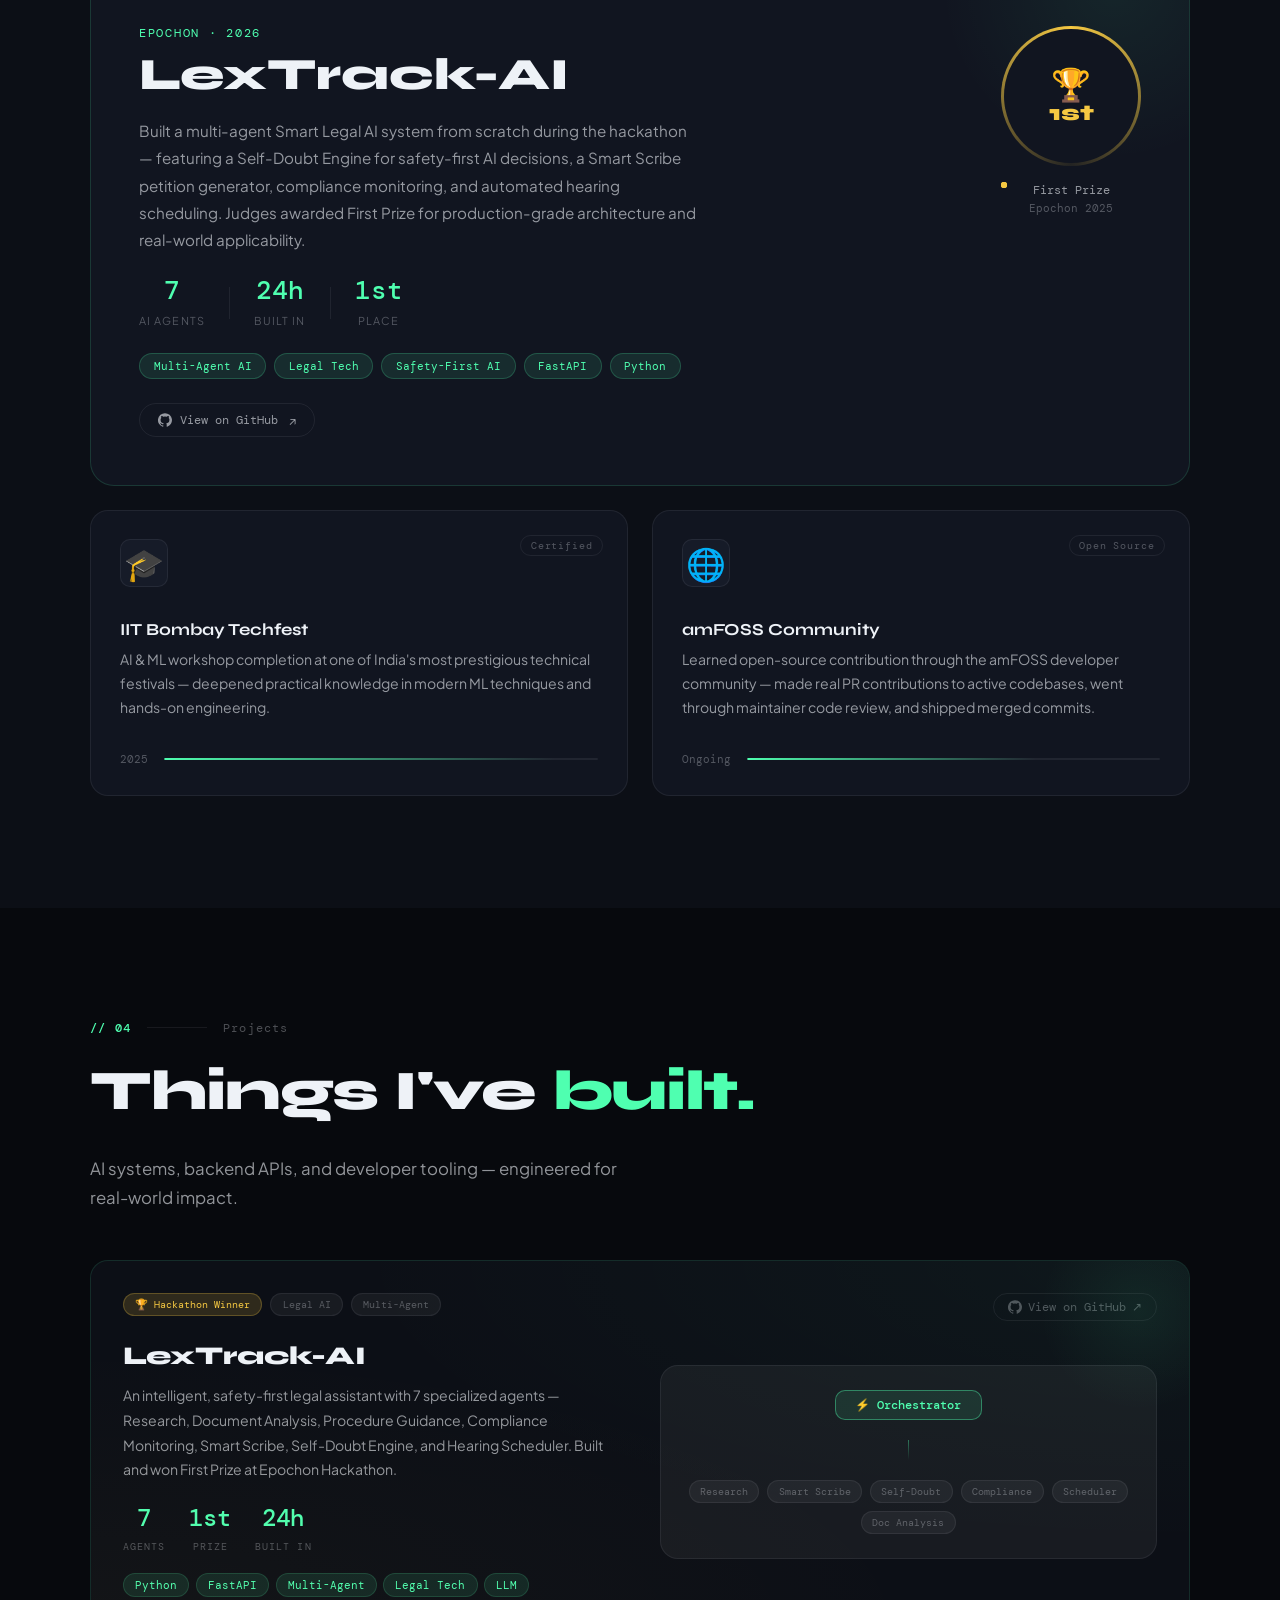
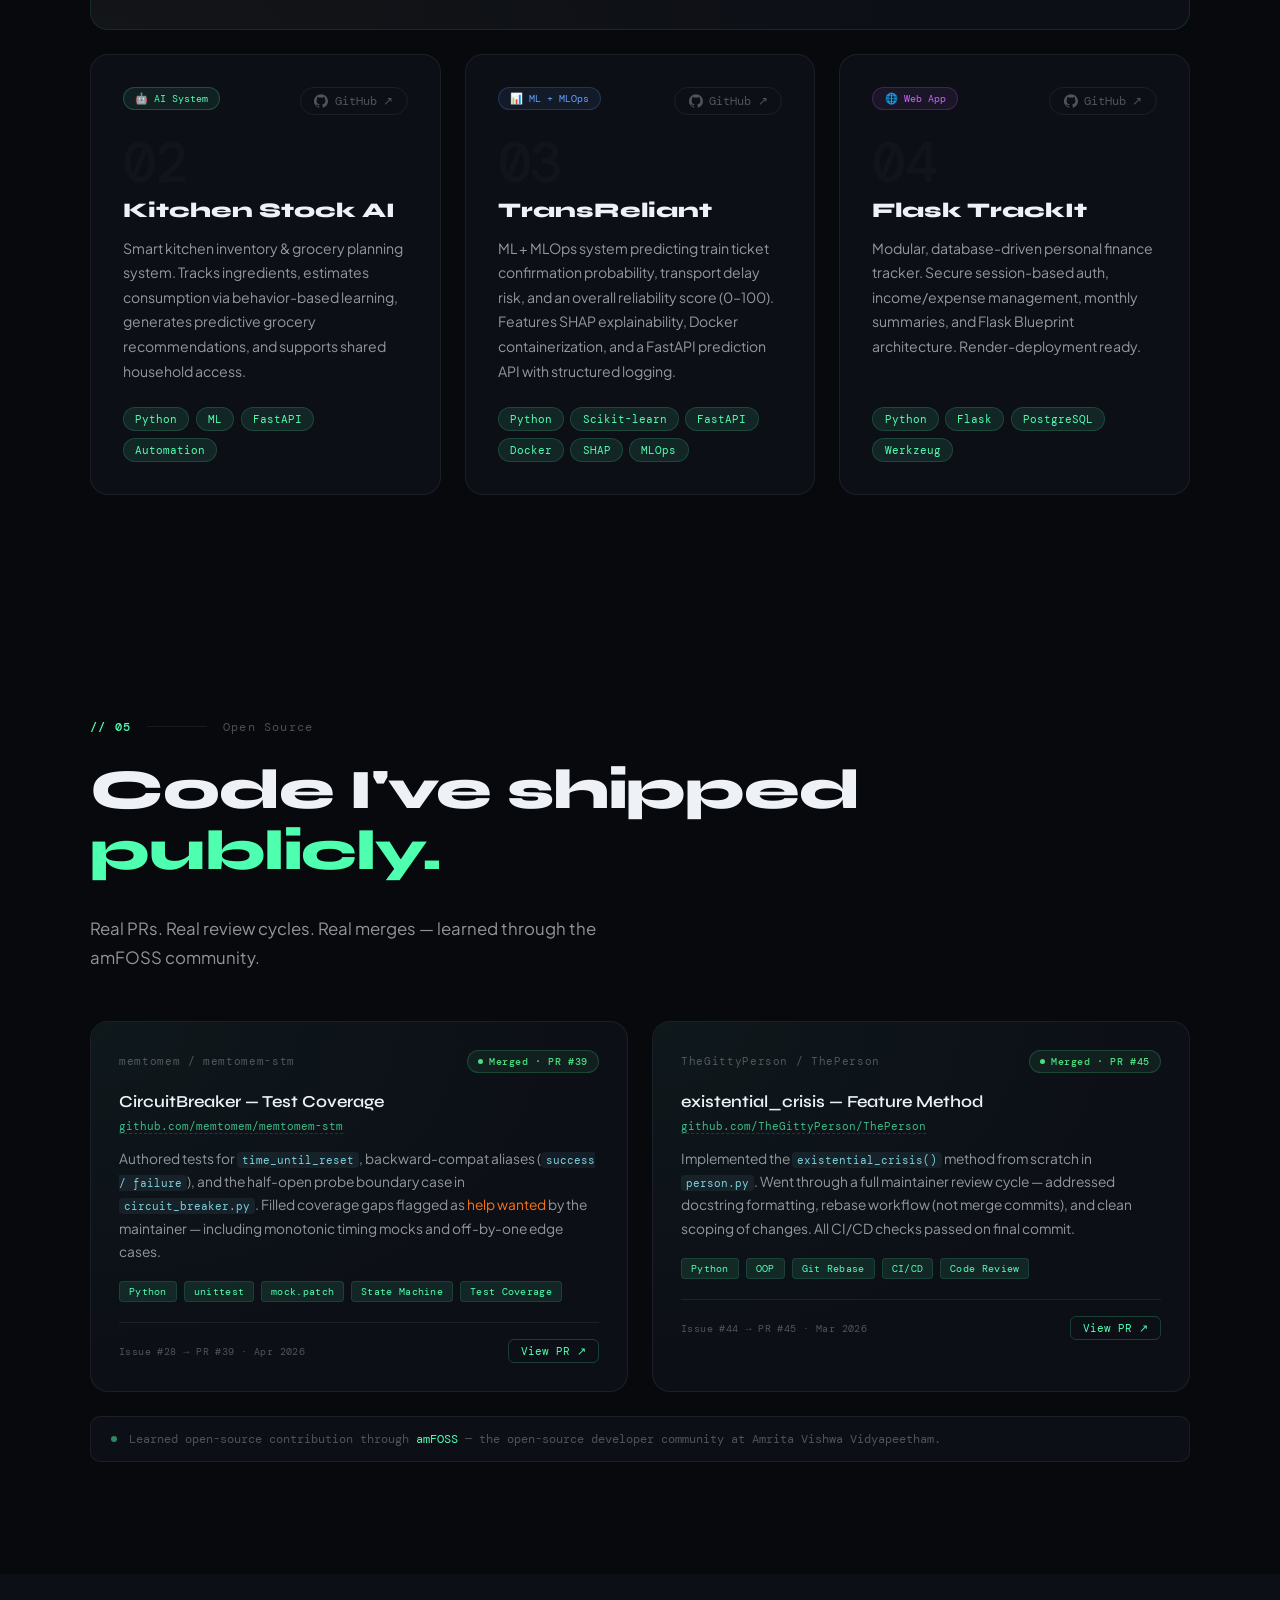
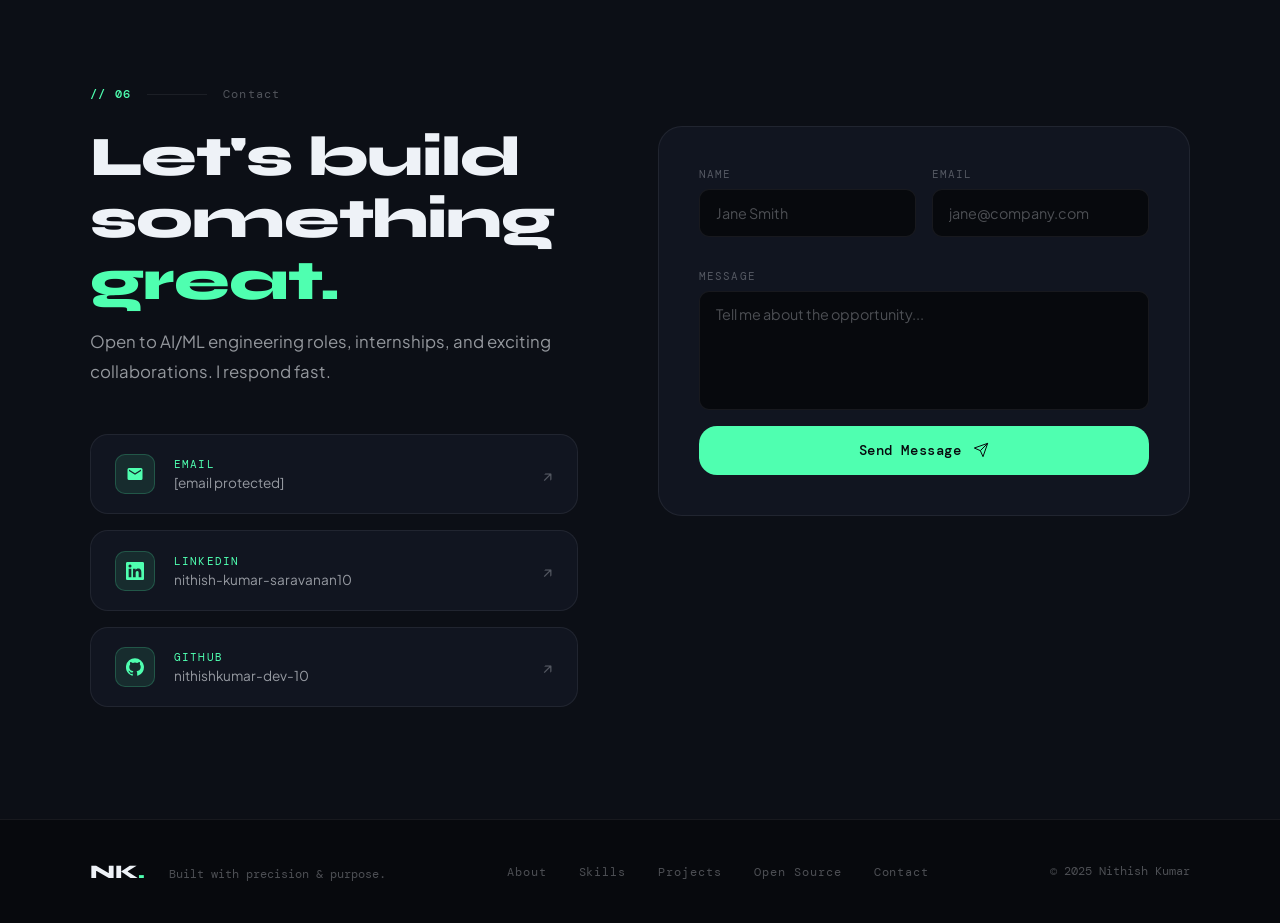
==== commit 8cb485bc: "updated project section" ====
--- a/index.html
+++ b/index.html
@@ -538,21 +538,21 @@
           </div>
         </div>
 
-        <!-- CARD 3: DistillCode -->
+        <!-- CARD 3: TransReliant -->
         <div class="proj-card reveal-up" style="--delay:0.2s">
           <div class="proj-top">
-            <div class="proj-badges"><span class="pbadge dev-badge">⚙ Dev Tool</span></div>
-            <a href="https://github.com/nithishkumar-dev-10" target="_blank" rel="noopener" class="proj-gh-btn-pro" aria-label="GitHub">
+            <div class="proj-badges"><span class="pbadge dev-badge">📊 ML + MLOps</span></div>
+            <a href="https://github.com/nithishkumar-dev-10/TransReliant" target="_blank" rel="noopener" class="proj-gh-btn-pro" aria-label="GitHub">
               <svg viewBox="0 0 24 24" fill="currentColor" width="14" height="14"><path d="M12 .3a12 12 0 0 0-3.8 23.4c.6.1.8-.3.8-.6v-2c-3.3.7-4-1.6-4-1.6-.5-1.4-1.3-1.8-1.3-1.8-1.1-.7.1-.7.1-.7 1.2.1 1.8 1.2 1.8 1.2 1 1.8 2.8 1.3 3.5 1 .1-.8.4-1.3.8-1.6-2.7-.3-5.5-1.3-5.5-5.9 0-1.3.5-2.4 1.2-3.2-.1-.3-.5-1.5.1-3.2 0 0 1-.3 3.3 1.2a11.5 11.5 0 0 1 6 0c2.3-1.5 3.3-1.2 3.3-1.2.6 1.7.2 2.9.1 3.2.8.8 1.2 1.9 1.2 3.2 0 4.6-2.8 5.6-5.5 5.9.4.4.8 1.1.8 2.2v3.3c0 .3.2.7.8.6A12 12 0 0 0 12 .3"/></svg>
               <span class="mono">GitHub</span>
               <span>↗</span>
             </a>
           </div>
           <div class="proj-number mono dim">03</div>
-          <h3>DistillCode</h3>
-          <p>Distill any GitHub repo into an AI-ready ZIP + PDF summary. Handles repos of any size — strips datasets, removes DB binaries, exports schemas, and generates a Claude-powered structured project analysis.</p>
+          <h3>TransReliant</h3>
+          <p>ML + MLOps system predicting train ticket confirmation probability, transport delay risk, and an overall reliability score (0–100). Features SHAP explainability, Docker containerization, and a FastAPI prediction API with structured logging.</p>
           <div class="proj-stack">
-            <span>FastAPI</span><span>Python</span><span>Claude API</span><span>GitPython</span>
+            <span>Python</span><span>Scikit-learn</span><span>FastAPI</span><span>Docker</span><span>SHAP</span><span>MLOps</span>
           </div>
         </div>
 
--- a/style.css
+++ b/style.css
@@ -1390,3 +1390,15 @@
 }
 
 .os-community-note .accent { color: var(--accent); }
+
+/* TransReliant repo link */
+.proj-repo-link {
+  display: inline-block;
+  margin-top: 0.85rem;
+  font-size: 0.72rem;
+  color: var(--accent);
+  opacity: 0.7;
+  text-decoration: none;
+  transition: opacity 0.2s;
+}
+.proj-repo-link:hover { opacity: 1; text-decoration: underline; }
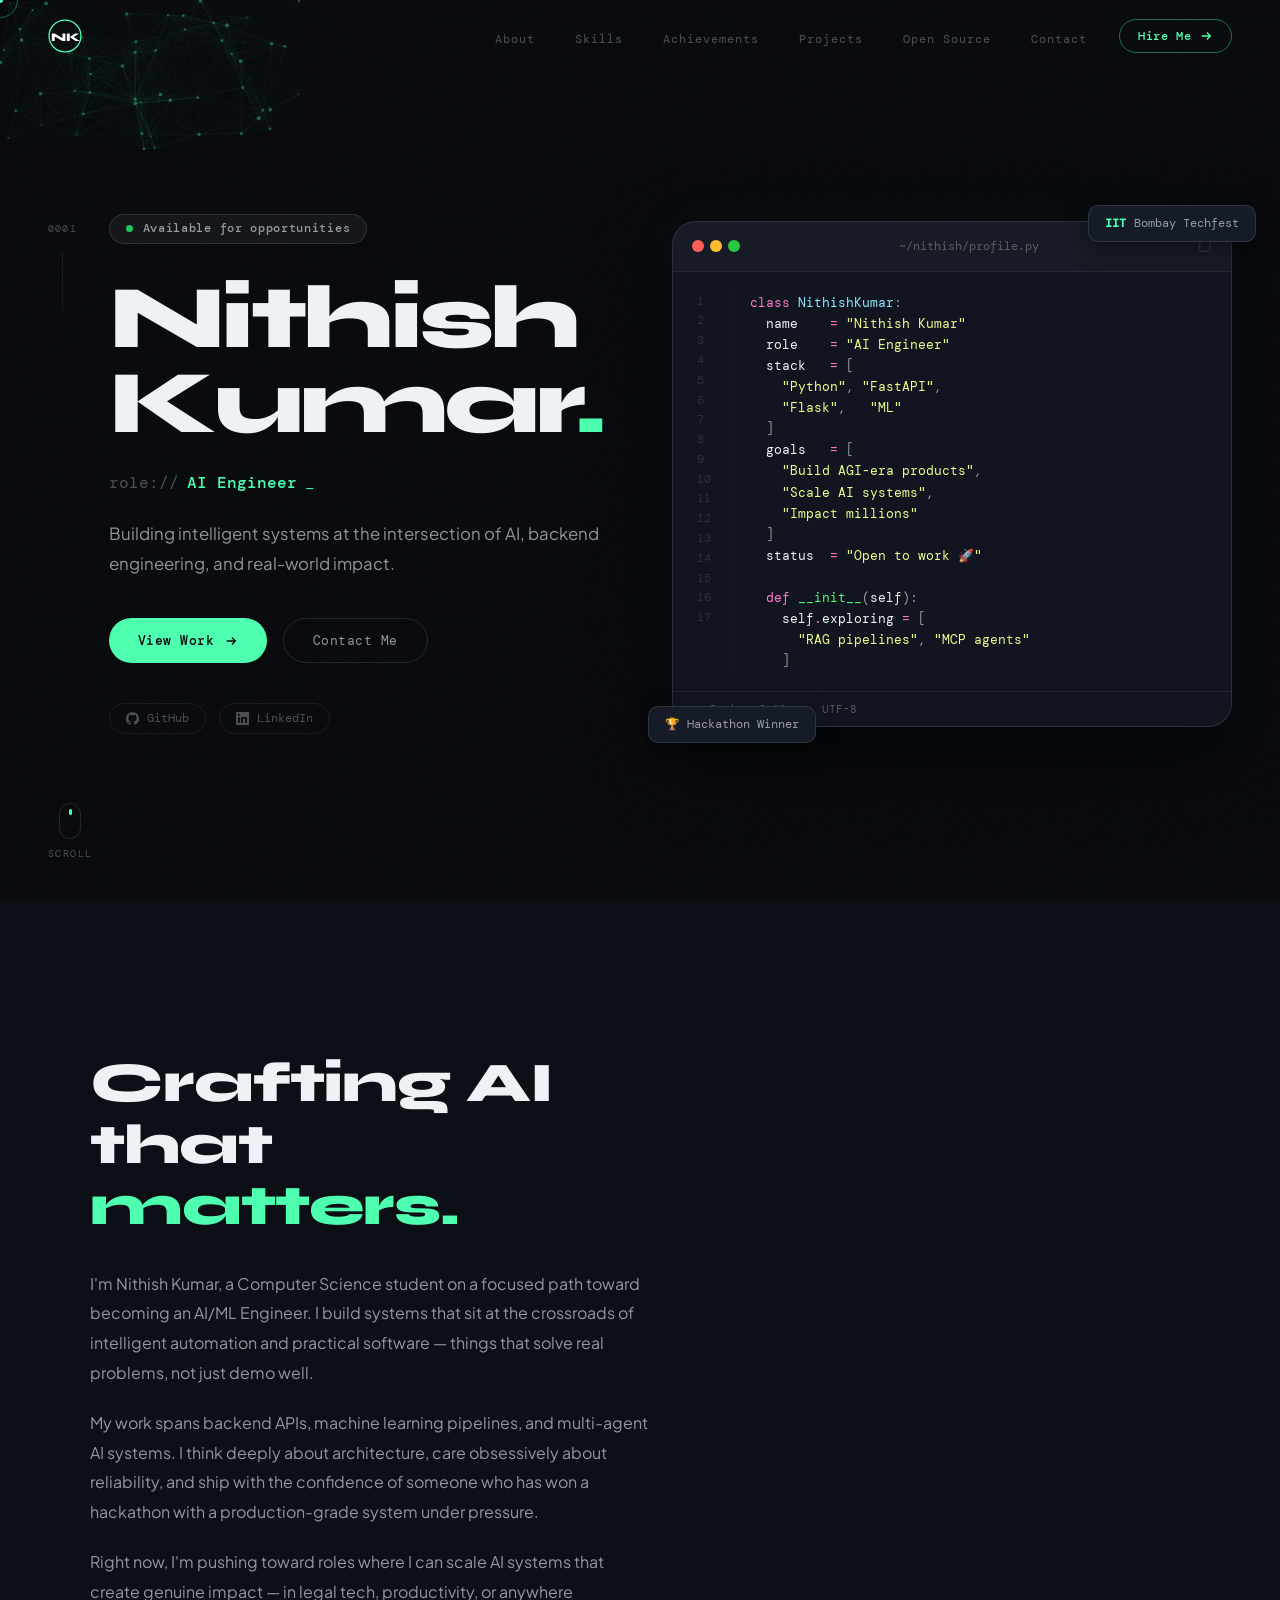
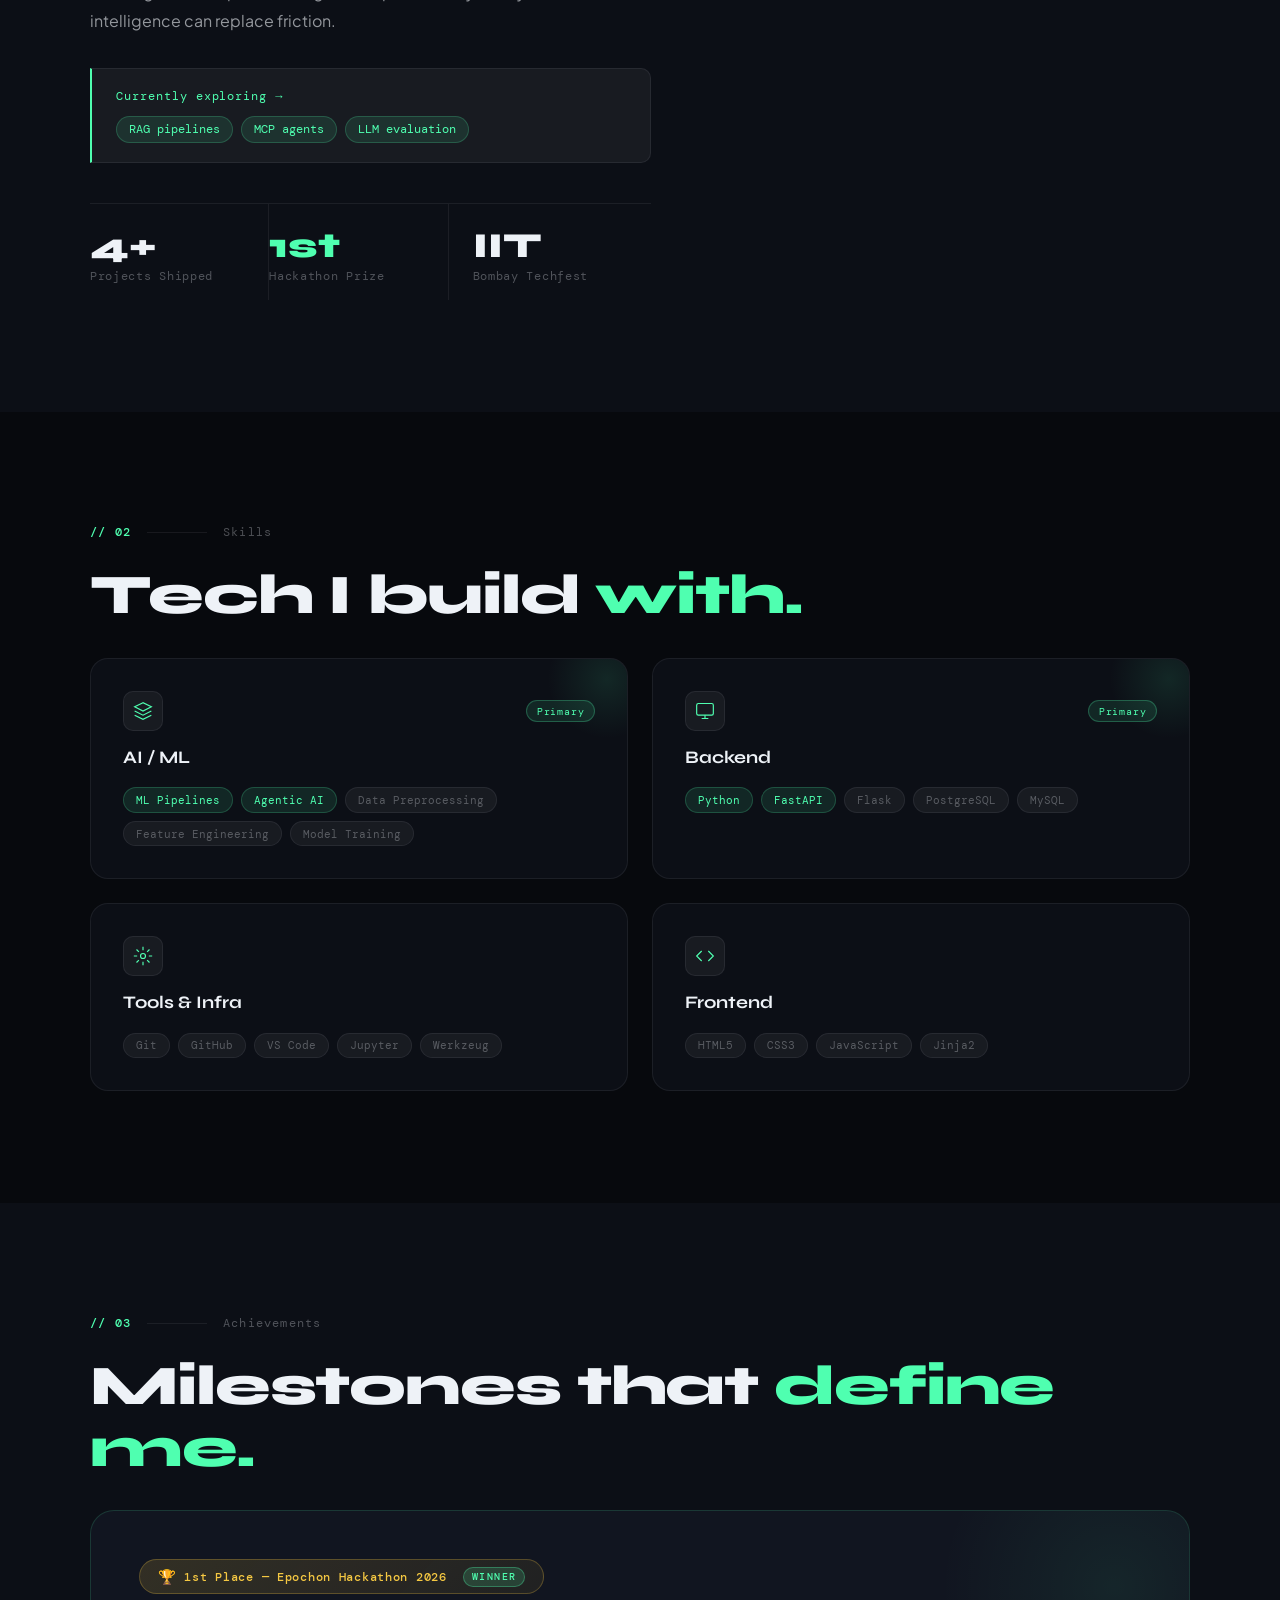
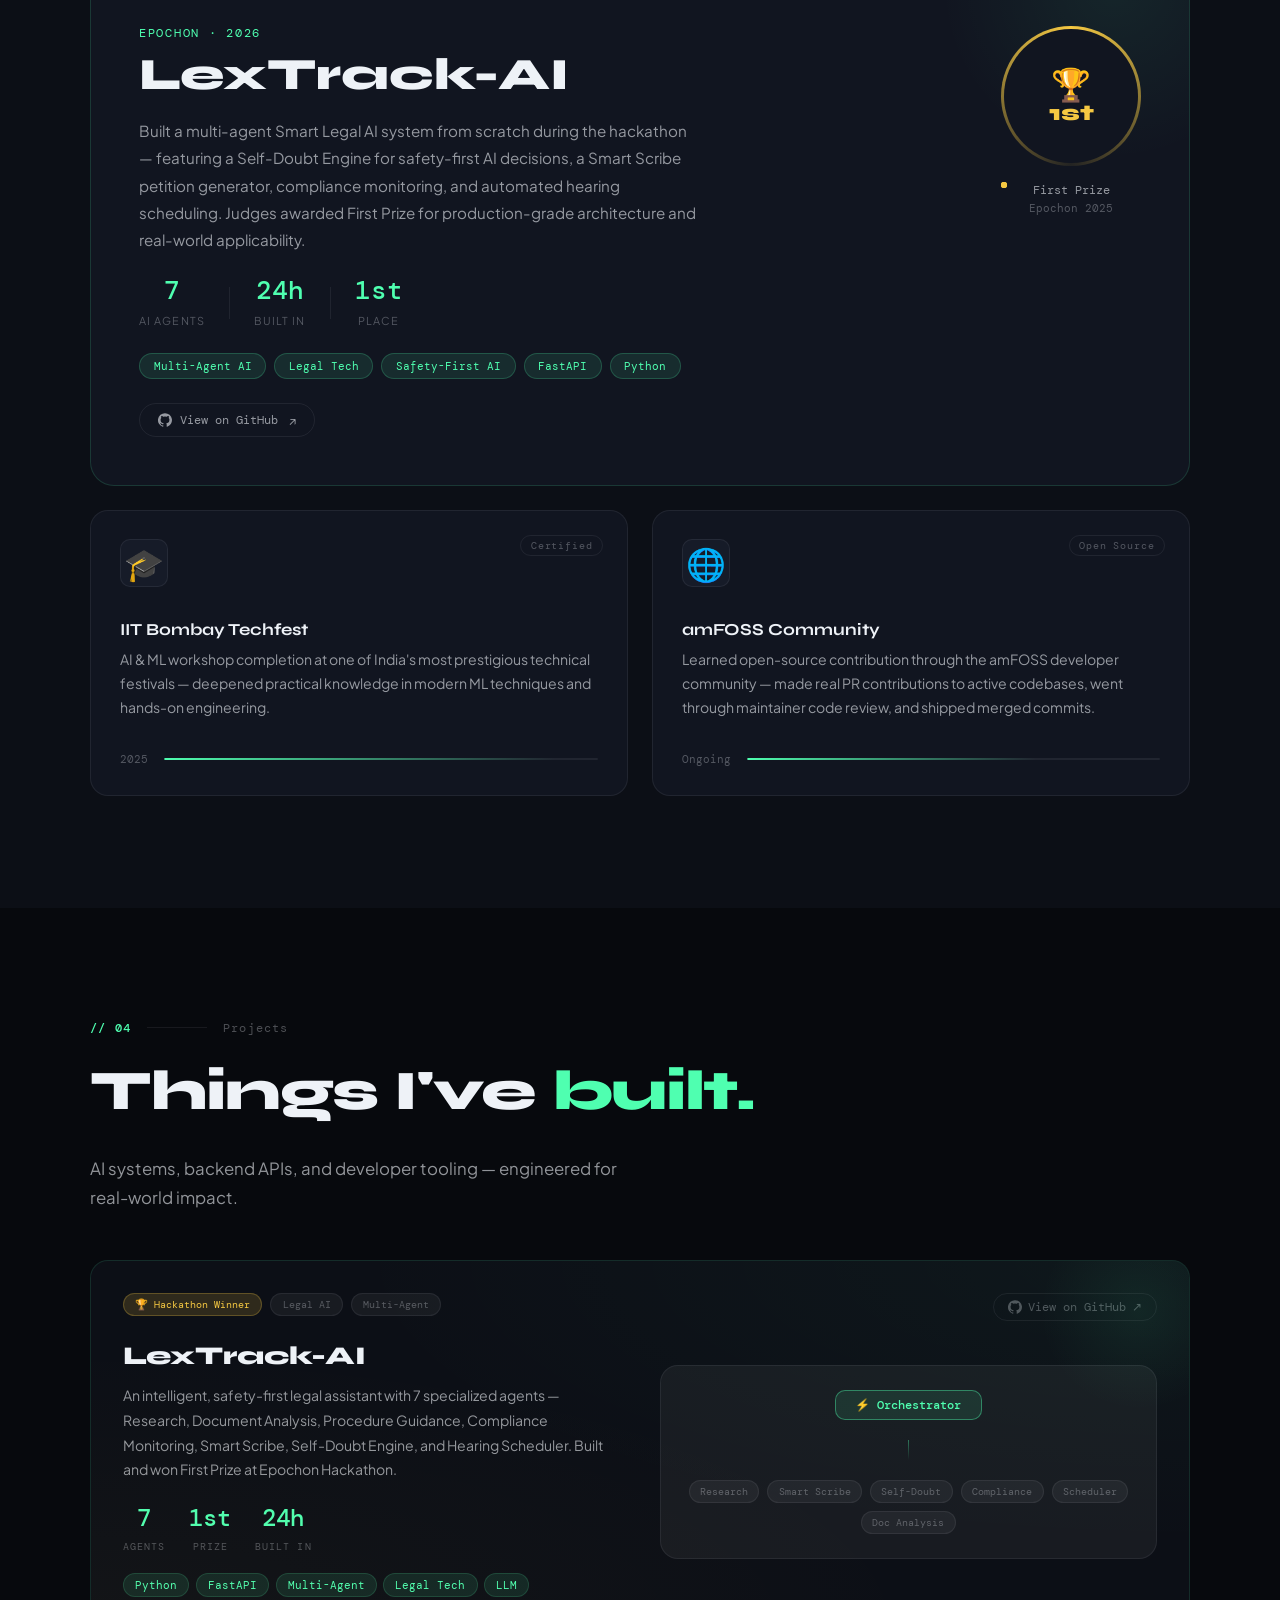
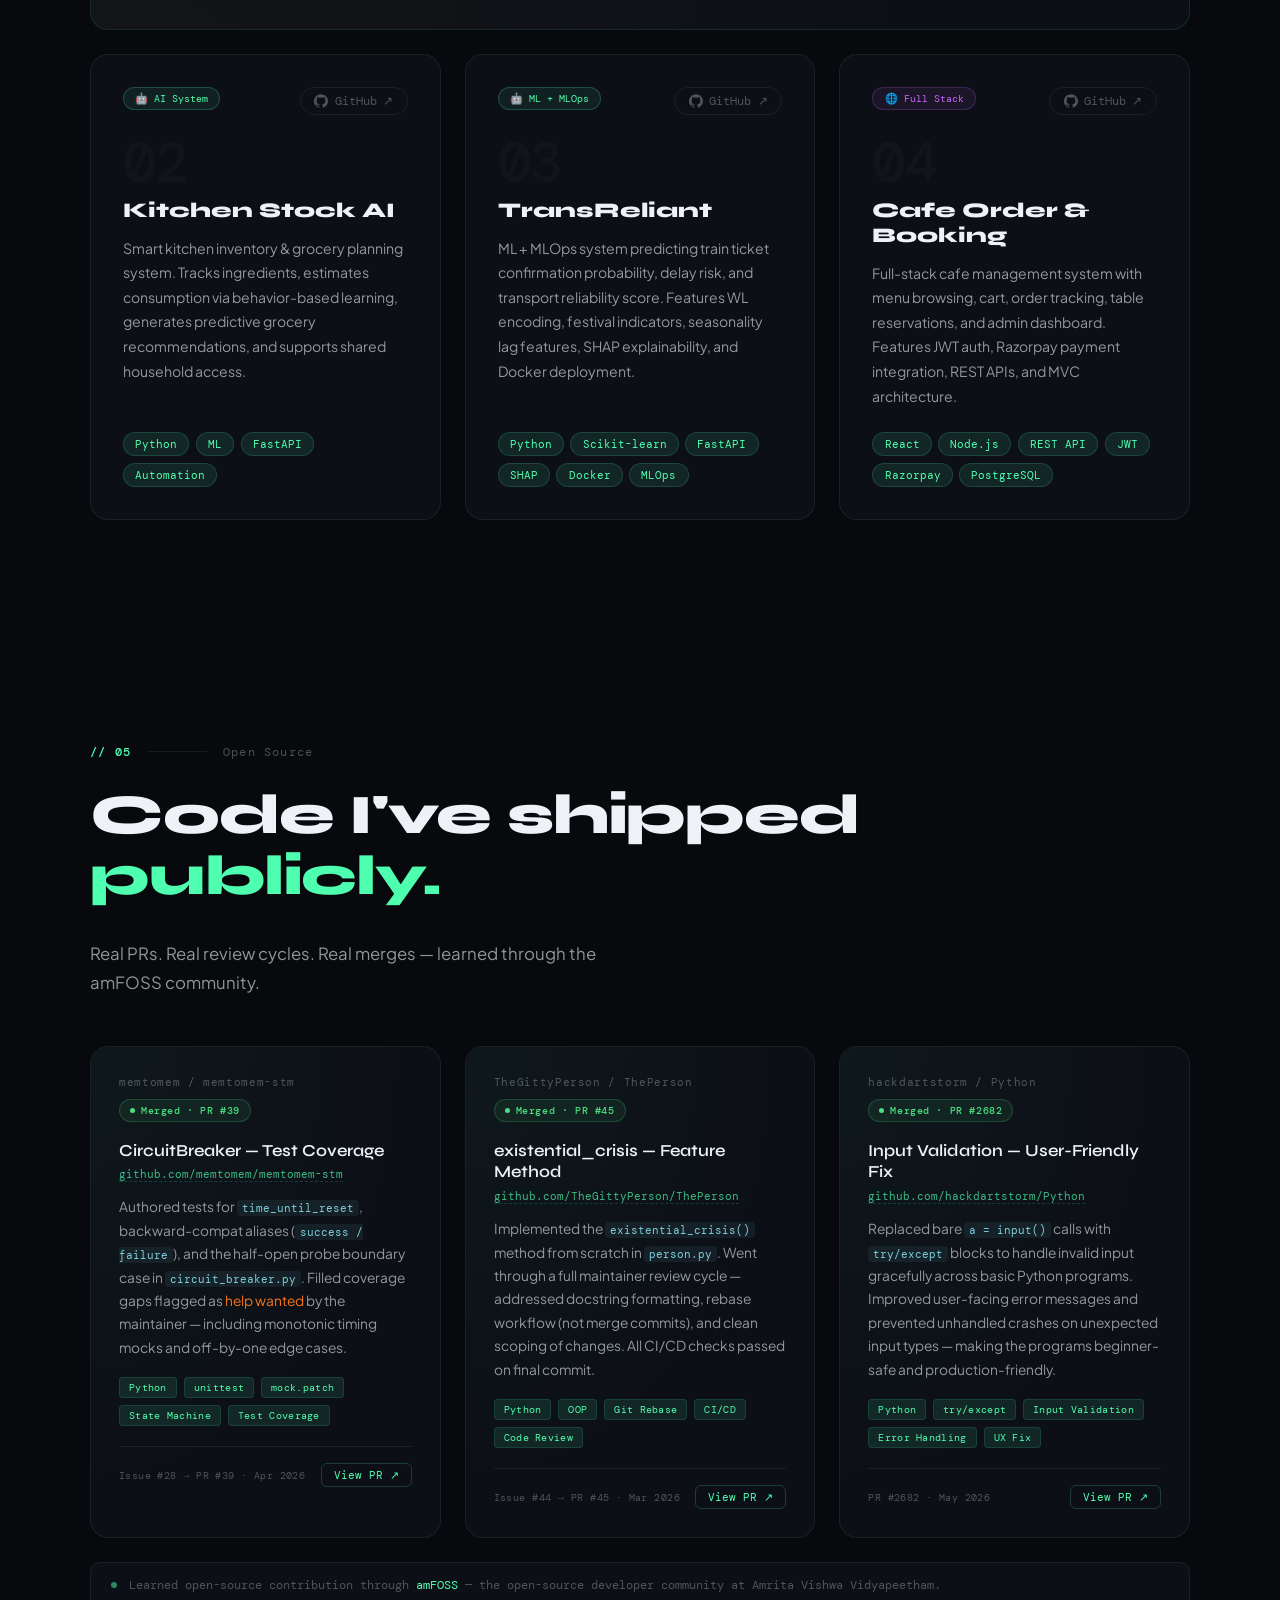
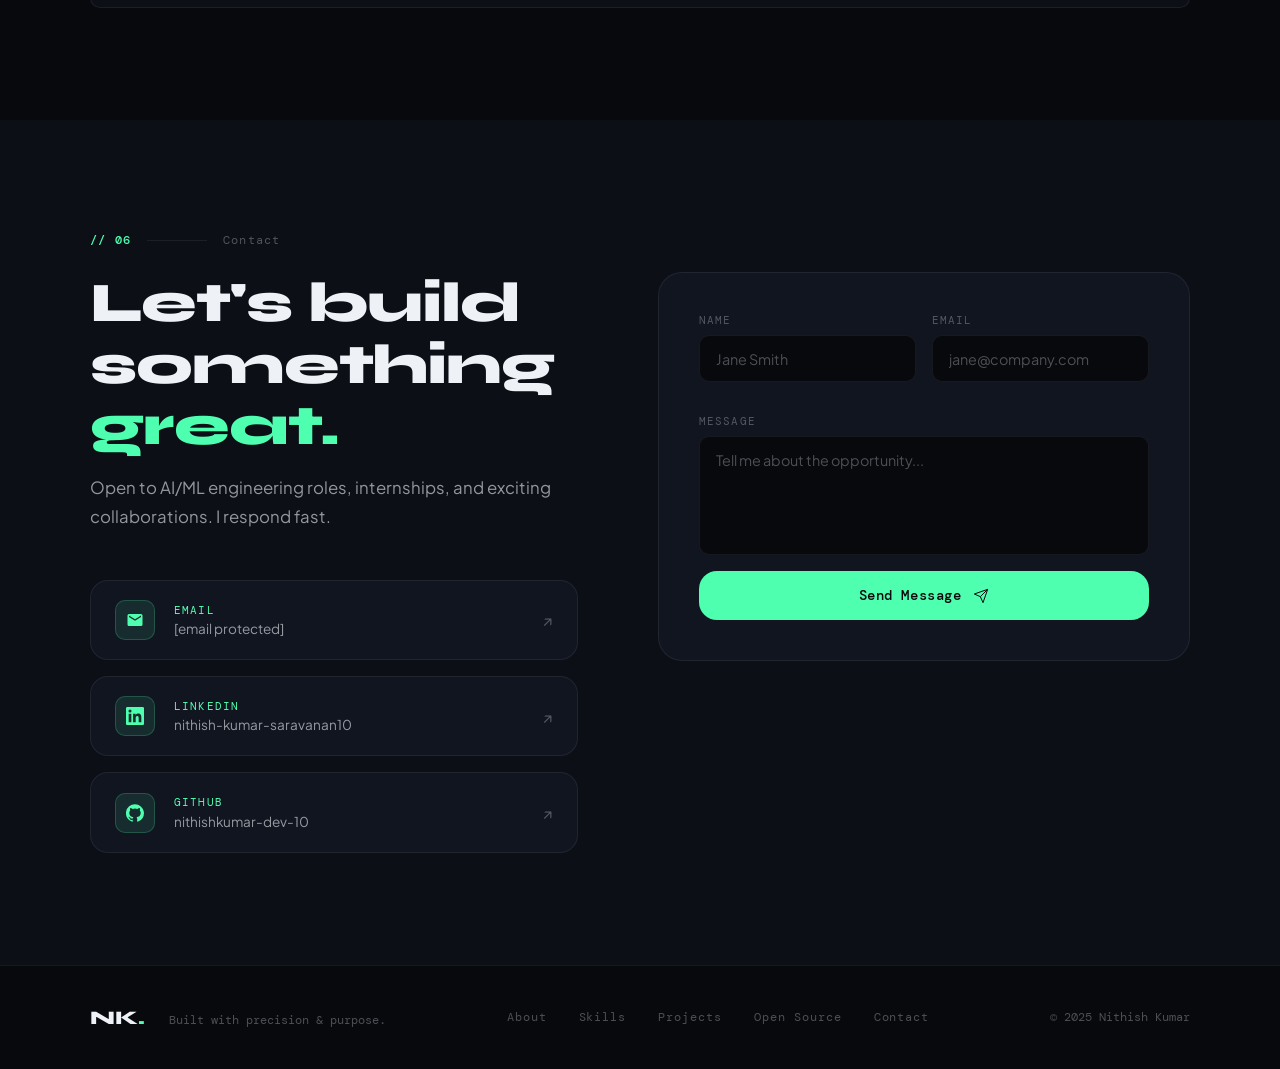
==== commit dfad935d: "added new open source" ====
--- a/index.html
+++ b/index.html
@@ -541,7 +541,7 @@
         <!-- CARD 3: TransReliant -->
         <div class="proj-card reveal-up" style="--delay:0.2s">
           <div class="proj-top">
-            <div class="proj-badges"><span class="pbadge dev-badge">📊 ML + MLOps</span></div>
+            <div class="proj-badges"><span class="pbadge ai-badge">🤖 ML + MLOps</span></div>
             <a href="https://github.com/nithishkumar-dev-10/TransReliant" target="_blank" rel="noopener" class="proj-gh-btn-pro" aria-label="GitHub">
               <svg viewBox="0 0 24 24" fill="currentColor" width="14" height="14"><path d="M12 .3a12 12 0 0 0-3.8 23.4c.6.1.8-.3.8-.6v-2c-3.3.7-4-1.6-4-1.6-.5-1.4-1.3-1.8-1.3-1.8-1.1-.7.1-.7.1-.7 1.2.1 1.8 1.2 1.8 1.2 1 1.8 2.8 1.3 3.5 1 .1-.8.4-1.3.8-1.6-2.7-.3-5.5-1.3-5.5-5.9 0-1.3.5-2.4 1.2-3.2-.1-.3-.5-1.5.1-3.2 0 0 1-.3 3.3 1.2a11.5 11.5 0 0 1 6 0c2.3-1.5 3.3-1.2 3.3-1.2.6 1.7.2 2.9.1 3.2.8.8 1.2 1.9 1.2 3.2 0 4.6-2.8 5.6-5.5 5.9.4.4.8 1.1.8 2.2v3.3c0 .3.2.7.8.6A12 12 0 0 0 12 .3"/></svg>
               <span class="mono">GitHub</span>
@@ -550,27 +550,27 @@
           </div>
           <div class="proj-number mono dim">03</div>
           <h3>TransReliant</h3>
-          <p>ML + MLOps system predicting train ticket confirmation probability, transport delay risk, and an overall reliability score (0–100). Features SHAP explainability, Docker containerization, and a FastAPI prediction API with structured logging.</p>
+          <p>ML + MLOps system predicting train ticket confirmation probability, delay risk, and transport reliability score. Features WL encoding, festival indicators, seasonality lag features, SHAP explainability, and Docker deployment.</p>
           <div class="proj-stack">
-            <span>Python</span><span>Scikit-learn</span><span>FastAPI</span><span>Docker</span><span>SHAP</span><span>MLOps</span>
-          </div>
-        </div>
-
-        <!-- CARD 4: Flask TrackIt -->
+            <span>Python</span><span>Scikit-learn</span><span>FastAPI</span><span>SHAP</span><span>Docker</span><span>MLOps</span>
+          </div>
+        </div>
+
+        <!-- CARD 4: Cafe Order & Booking -->
         <div class="proj-card reveal-up" style="--delay:0.3s">
           <div class="proj-top">
-            <div class="proj-badges"><span class="pbadge web-badge">🌐 Web App</span></div>
-            <a href="https://github.com/nithishkumar-dev-10/trackit-finance-tracker" target="_blank" rel="noopener" class="proj-gh-btn-pro" aria-label="GitHub">
+            <div class="proj-badges"><span class="pbadge web-badge">🌐 Full Stack</span></div>
+            <a href="https://github.com/nithishkumar-dev-10/cafe-management" target="_blank" rel="noopener" class="proj-gh-btn-pro" aria-label="GitHub">
               <svg viewBox="0 0 24 24" fill="currentColor" width="14" height="14"><path d="M12 .3a12 12 0 0 0-3.8 23.4c.6.1.8-.3.8-.6v-2c-3.3.7-4-1.6-4-1.6-.5-1.4-1.3-1.8-1.3-1.8-1.1-.7.1-.7.1-.7 1.2.1 1.8 1.2 1.8 1.2 1 1.8 2.8 1.3 3.5 1 .1-.8.4-1.3.8-1.6-2.7-.3-5.5-1.3-5.5-5.9 0-1.3.5-2.4 1.2-3.2-.1-.3-.5-1.5.1-3.2 0 0 1-.3 3.3 1.2a11.5 11.5 0 0 1 6 0c2.3-1.5 3.3-1.2 3.3-1.2.6 1.7.2 2.9.1 3.2.8.8 1.2 1.9 1.2 3.2 0 4.6-2.8 5.6-5.5 5.9.4.4.8 1.1.8 2.2v3.3c0 .3.2.7.8.6A12 12 0 0 0 12 .3"/></svg>
               <span class="mono">GitHub</span>
               <span>↗</span>
             </a>
           </div>
           <div class="proj-number mono dim">04</div>
-          <h3>Flask TrackIt</h3>
-          <p>Modular, database-driven personal finance tracker. Secure session-based auth, income/expense management, monthly summaries, and Flask Blueprint architecture. Render-deployment ready.</p>
+          <h3>Cafe Order & Booking</h3>
+          <p>Full-stack cafe management system with menu browsing, cart, order tracking, table reservations, and admin dashboard. Features JWT auth, Razorpay payment integration, REST APIs, and MVC architecture.</p>
           <div class="proj-stack">
-            <span>Python</span><span>Flask</span><span>PostgreSQL</span><span>Werkzeug</span>
+            <span>React</span><span>Node.js</span><span>REST API</span><span>JWT</span><span>Razorpay</span><span>PostgreSQL</span>
           </div>
         </div>
 
@@ -652,6 +652,36 @@
           </div>
         </div>
 
+        <!-- Card 3: hackdartstorm/Python -->
+        <div class="os-card reveal-up" style="--delay:0.3s">
+          <div class="os-card-top">
+            <span class="os-repo-label mono">hackdartstorm / Python</span>
+            <span class="os-badge-merged">
+              <span class="os-badge-dot"></span>Merged · PR #2682
+            </span>
+          </div>
+          <h3 class="os-card-title">Input Validation — User-Friendly Fix</h3>
+          <p class="os-card-repo mono">
+            <a href="https://github.com/hackdartstorm/Python/pull/2682" target="_blank" rel="noopener">github.com/hackdartstorm/Python</a>
+          </p>
+          <p class="os-card-desc">
+            Replaced bare <code>a = input()</code> calls with <code>try/except</code> blocks to handle invalid
+            input gracefully across basic Python programs. Improved user-facing error messages and prevented
+            unhandled crashes on unexpected input types — making the programs beginner-safe and production-friendly.
+          </p>
+          <div class="os-tag-row">
+            <span class="os-tag">Python</span>
+            <span class="os-tag">try/except</span>
+            <span class="os-tag">Input Validation</span>
+            <span class="os-tag">Error Handling</span>
+            <span class="os-tag">UX Fix</span>
+          </div>
+          <div class="os-card-footer">
+            <span class="os-meta mono">PR #2682 · May 2026</span>
+            <a href="https://github.com/hackdartstorm/Python/pull/2682" target="_blank" rel="noopener" class="os-pr-link mono">View PR ↗</a>
+          </div>
+        </div>
+
       </div>
 
       <!-- amFOSS footnote -->
--- a/style.css
+++ b/style.css
@@ -1193,9 +1193,13 @@
 
 .os-cards-grid {
   display: grid;
-  grid-template-columns: 1fr 1fr;
+  grid-template-columns: repeat(3, 1fr);
   gap: 24px;
   margin-top: 3rem;
+}
+
+@media (max-width: 1100px) {
+  .os-cards-grid { grid-template-columns: 1fr 1fr; }
 }
 
 @media (max-width: 768px) {
@@ -1390,15 +1394,3 @@
 }
 
 .os-community-note .accent { color: var(--accent); }
-
-/* TransReliant repo link */
-.proj-repo-link {
-  display: inline-block;
-  margin-top: 0.85rem;
-  font-size: 0.72rem;
-  color: var(--accent);
-  opacity: 0.7;
-  text-decoration: none;
-  transition: opacity 0.2s;
-}
-.proj-repo-link:hover { opacity: 1; text-decoration: underline; }
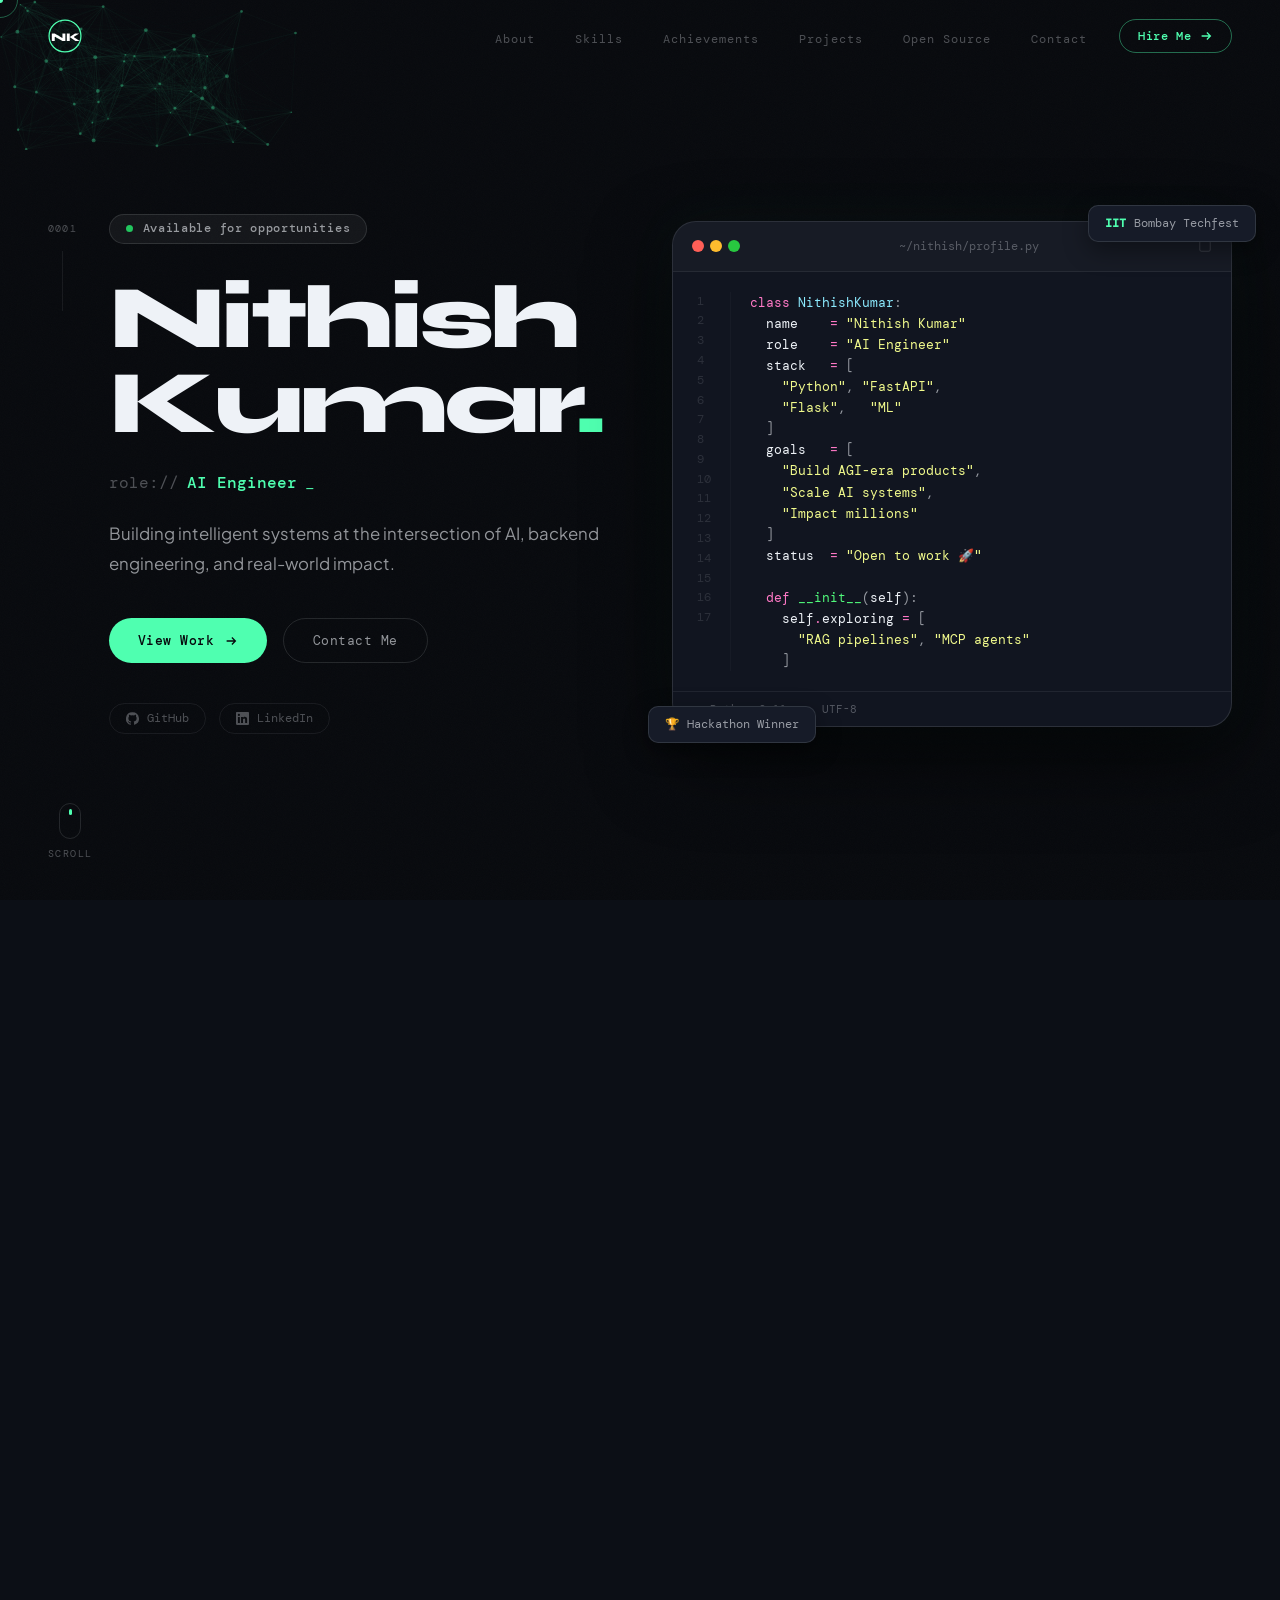
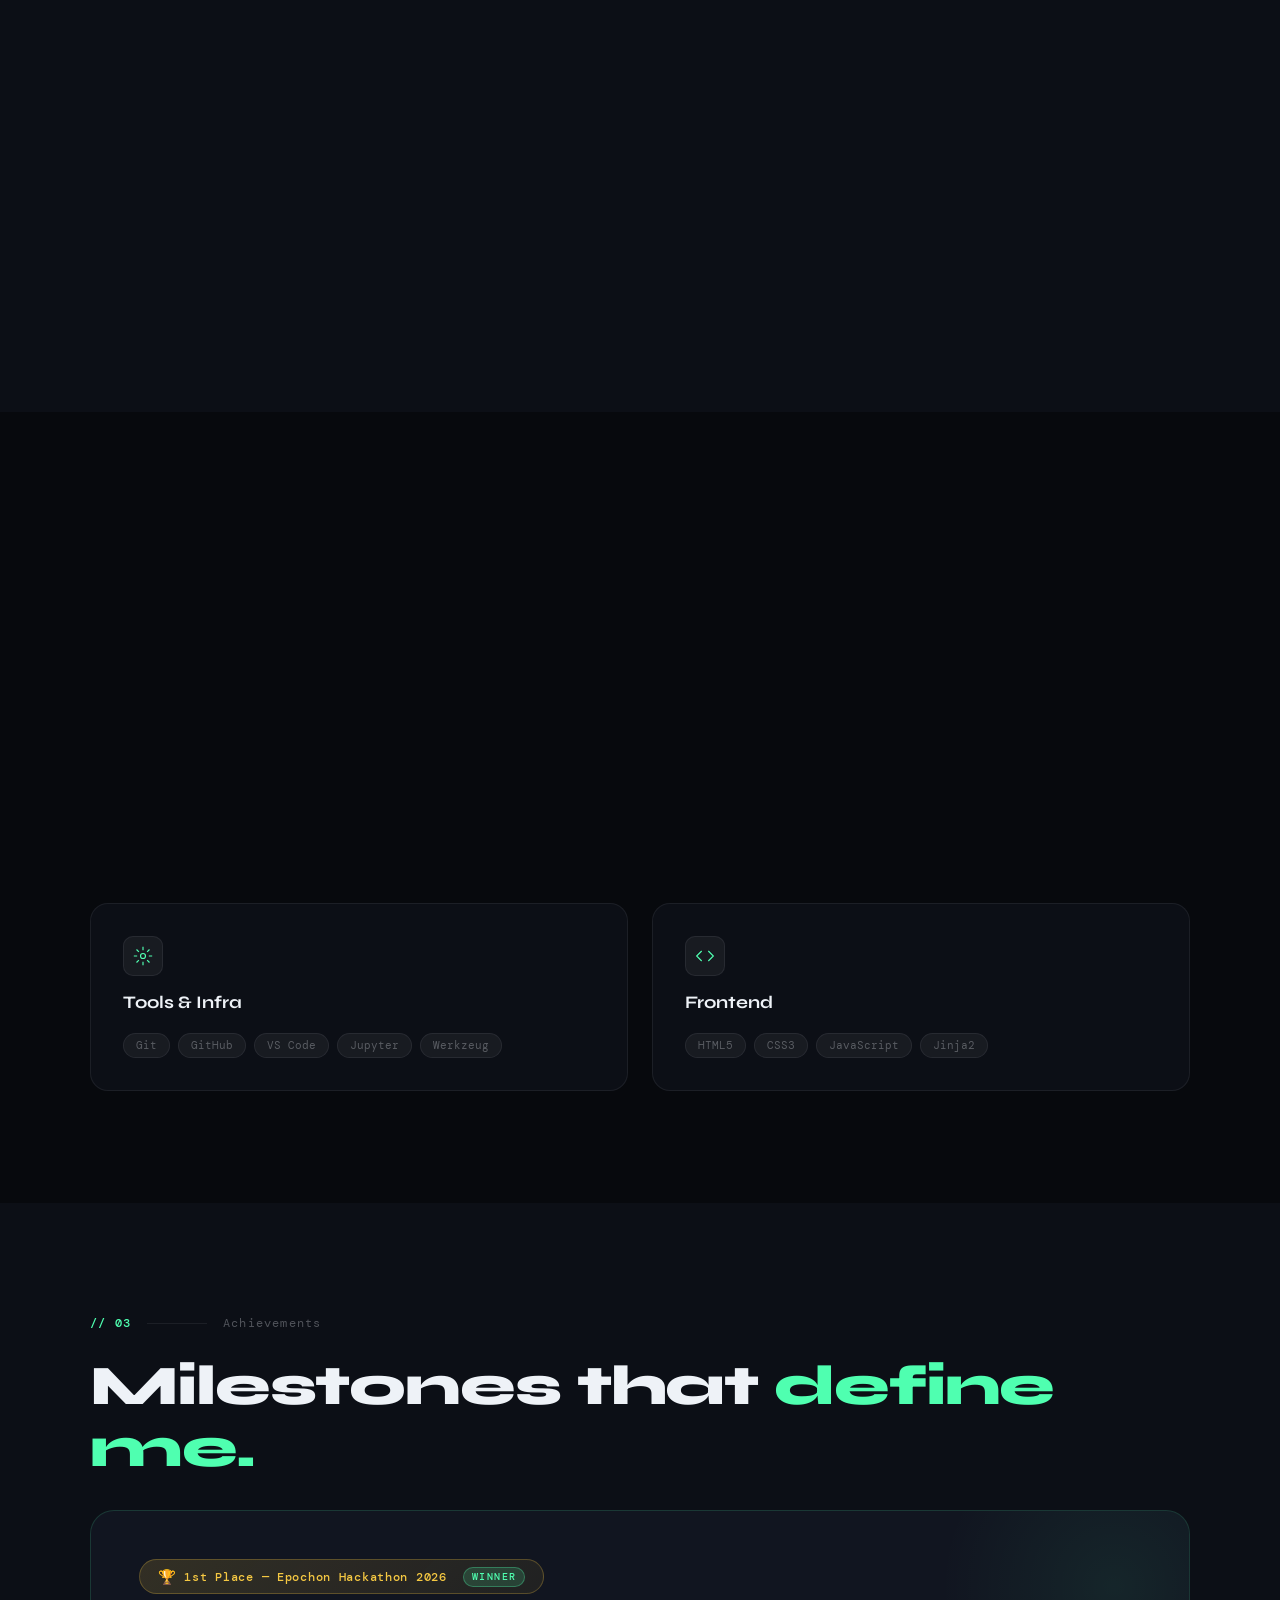
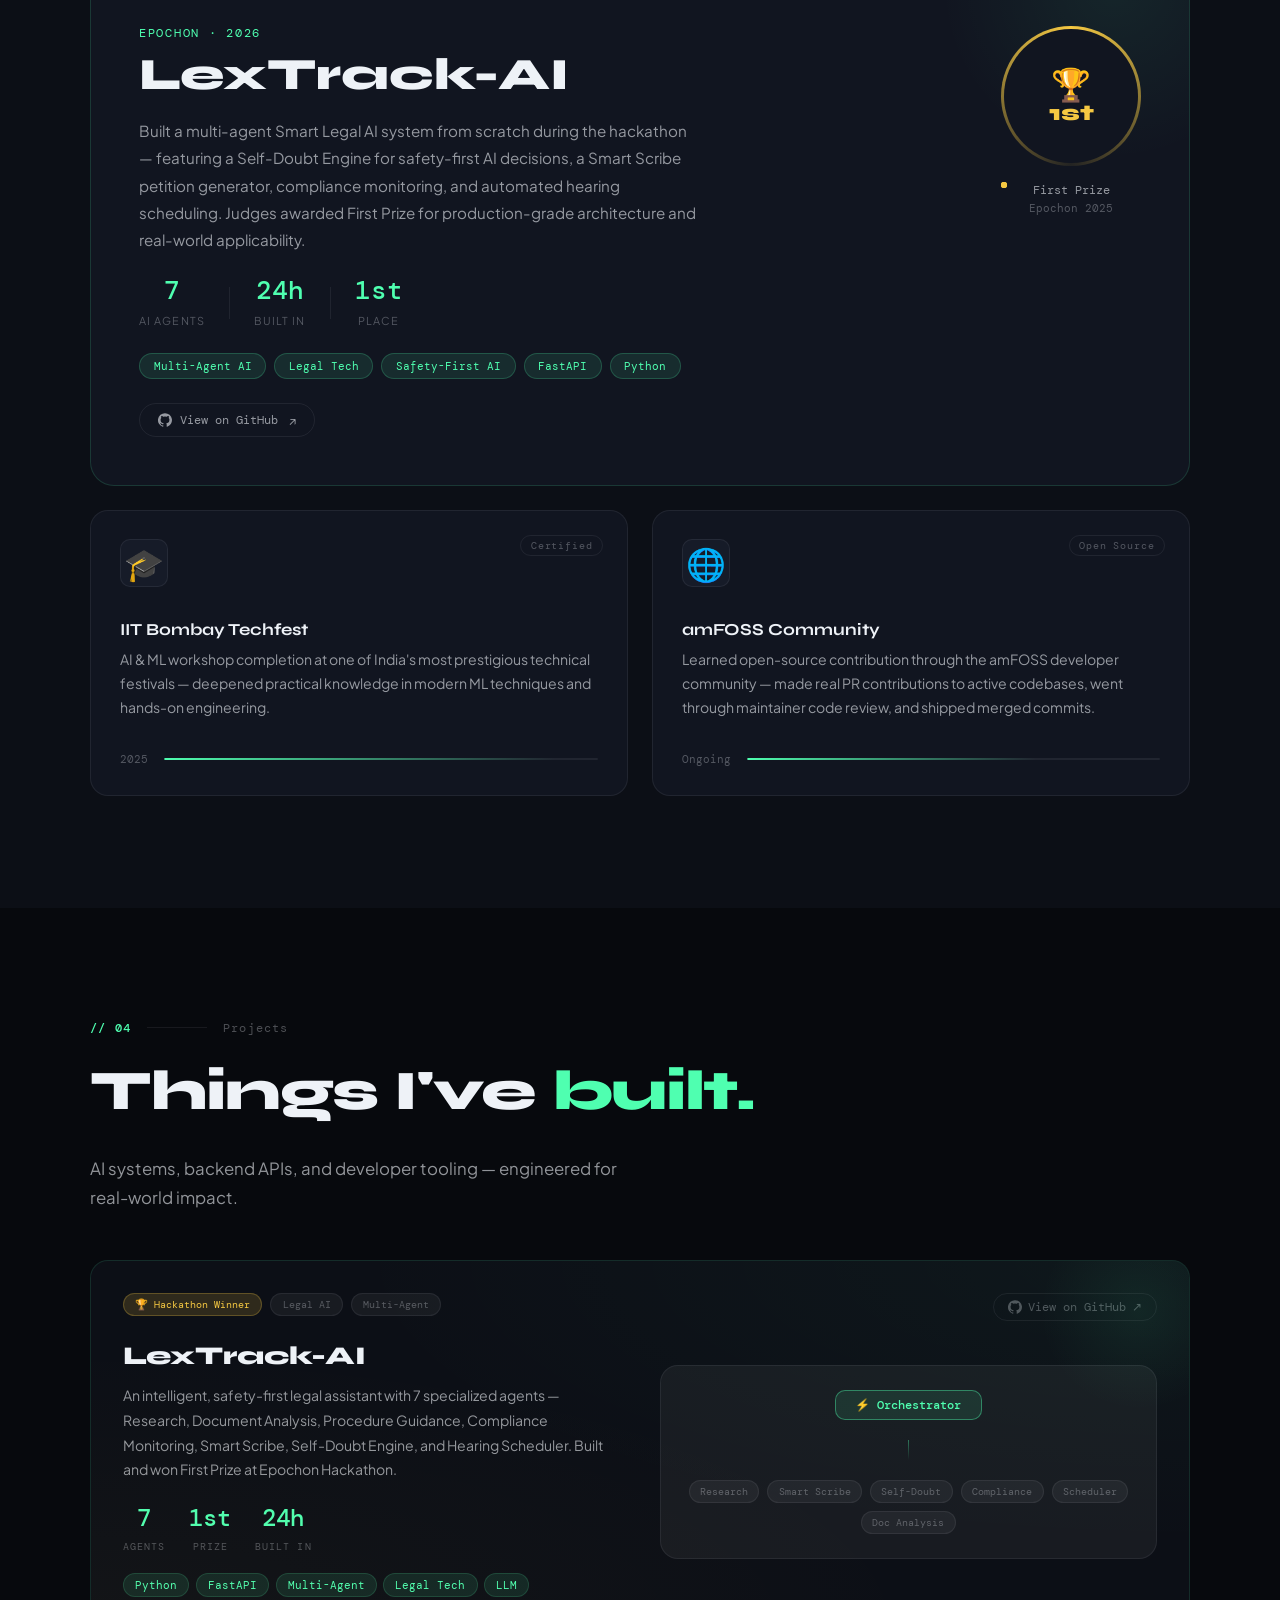
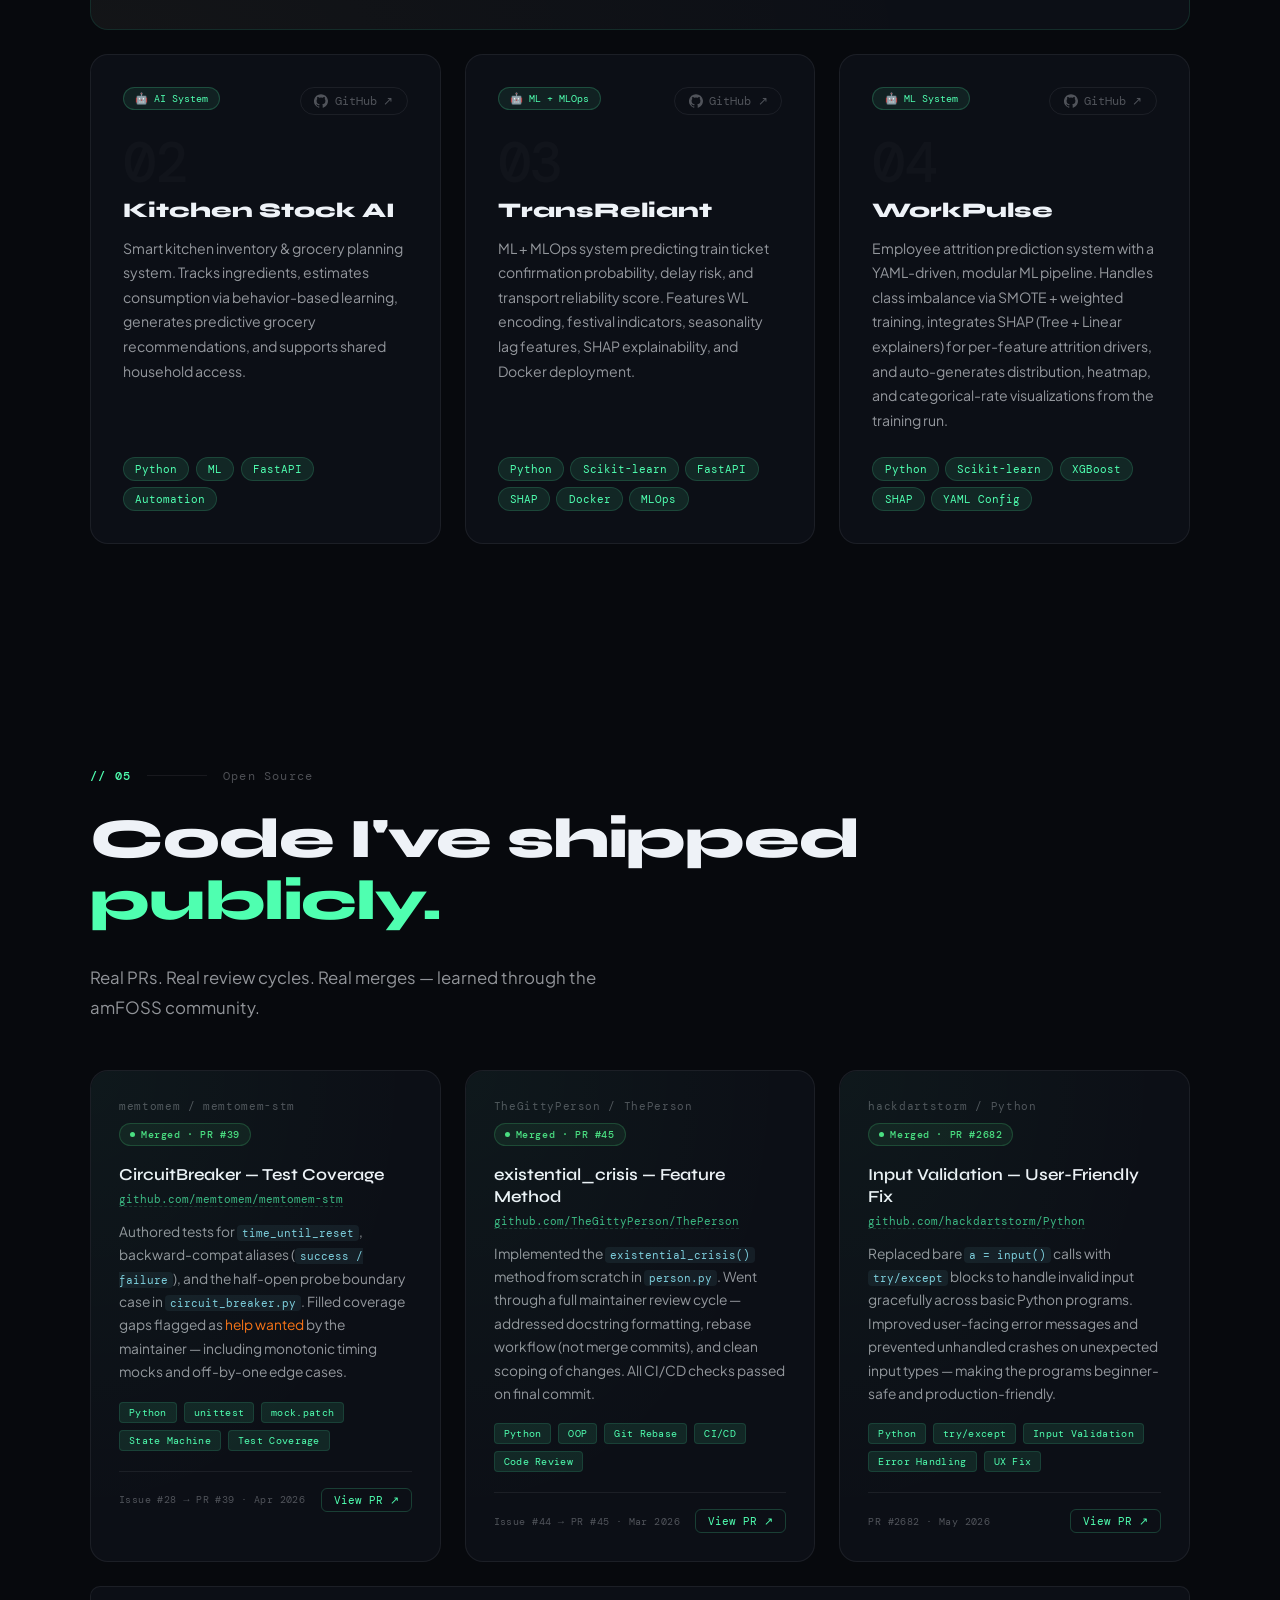
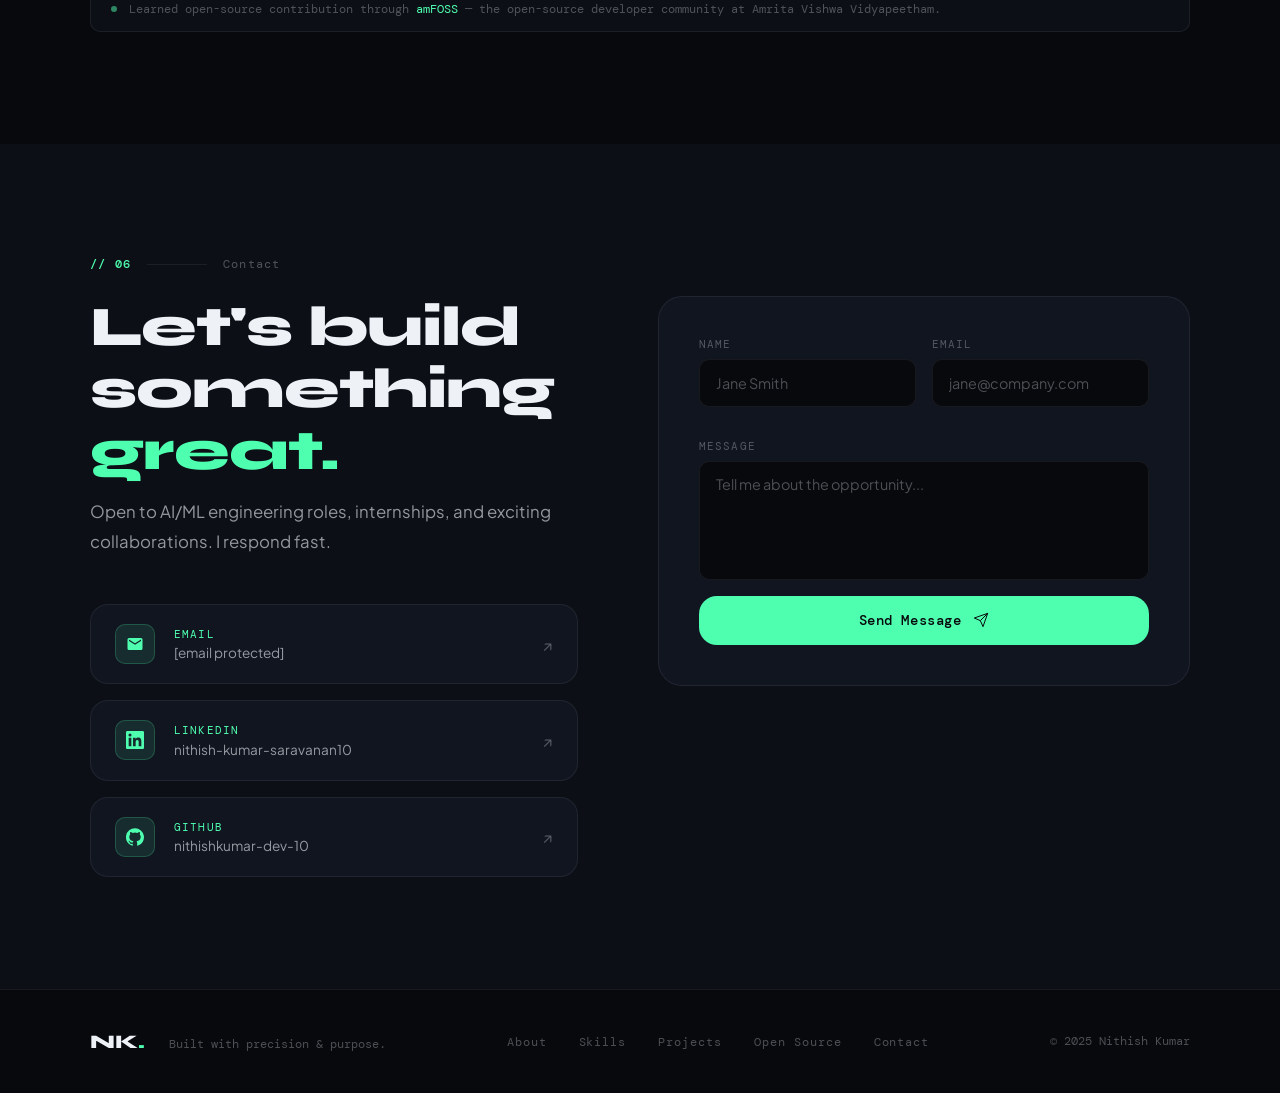
==== commit af48ff13: "added workpulse project" ====
--- a/index.html
+++ b/index.html
@@ -556,21 +556,21 @@
           </div>
         </div>
 
-        <!-- CARD 4: Cafe Order & Booking -->
+        <!-- CARD 4: WorkPulse -->
         <div class="proj-card reveal-up" style="--delay:0.3s">
           <div class="proj-top">
-            <div class="proj-badges"><span class="pbadge web-badge">🌐 Full Stack</span></div>
-            <a href="https://github.com/nithishkumar-dev-10/cafe-management" target="_blank" rel="noopener" class="proj-gh-btn-pro" aria-label="GitHub">
+            <div class="proj-badges"><span class="pbadge ai-badge">🤖 ML System</span></div>
+            <a href="https://github.com/nithishkumar-dev-10/WorkPulse" target="_blank" rel="noopener" class="proj-gh-btn-pro" aria-label="GitHub">
               <svg viewBox="0 0 24 24" fill="currentColor" width="14" height="14"><path d="M12 .3a12 12 0 0 0-3.8 23.4c.6.1.8-.3.8-.6v-2c-3.3.7-4-1.6-4-1.6-.5-1.4-1.3-1.8-1.3-1.8-1.1-.7.1-.7.1-.7 1.2.1 1.8 1.2 1.8 1.2 1 1.8 2.8 1.3 3.5 1 .1-.8.4-1.3.8-1.6-2.7-.3-5.5-1.3-5.5-5.9 0-1.3.5-2.4 1.2-3.2-.1-.3-.5-1.5.1-3.2 0 0 1-.3 3.3 1.2a11.5 11.5 0 0 1 6 0c2.3-1.5 3.3-1.2 3.3-1.2.6 1.7.2 2.9.1 3.2.8.8 1.2 1.9 1.2 3.2 0 4.6-2.8 5.6-5.5 5.9.4.4.8 1.1.8 2.2v3.3c0 .3.2.7.8.6A12 12 0 0 0 12 .3"/></svg>
               <span class="mono">GitHub</span>
               <span>↗</span>
             </a>
           </div>
           <div class="proj-number mono dim">04</div>
-          <h3>Cafe Order & Booking</h3>
-          <p>Full-stack cafe management system with menu browsing, cart, order tracking, table reservations, and admin dashboard. Features JWT auth, Razorpay payment integration, REST APIs, and MVC architecture.</p>
+          <h3>WorkPulse</h3>
+          <p>Employee attrition prediction system with a YAML-driven, modular ML pipeline. Handles class imbalance via SMOTE + weighted training, integrates SHAP (Tree + Linear explainers) for per-feature attrition drivers, and auto-generates distribution, heatmap, and categorical-rate visualizations from the training run.</p>
           <div class="proj-stack">
-            <span>React</span><span>Node.js</span><span>REST API</span><span>JWT</span><span>Razorpay</span><span>PostgreSQL</span>
+            <span>Python</span><span>Scikit-learn</span><span>XGBoost</span><span>SHAP</span><span>YAML Config</span>
           </div>
         </div>
 
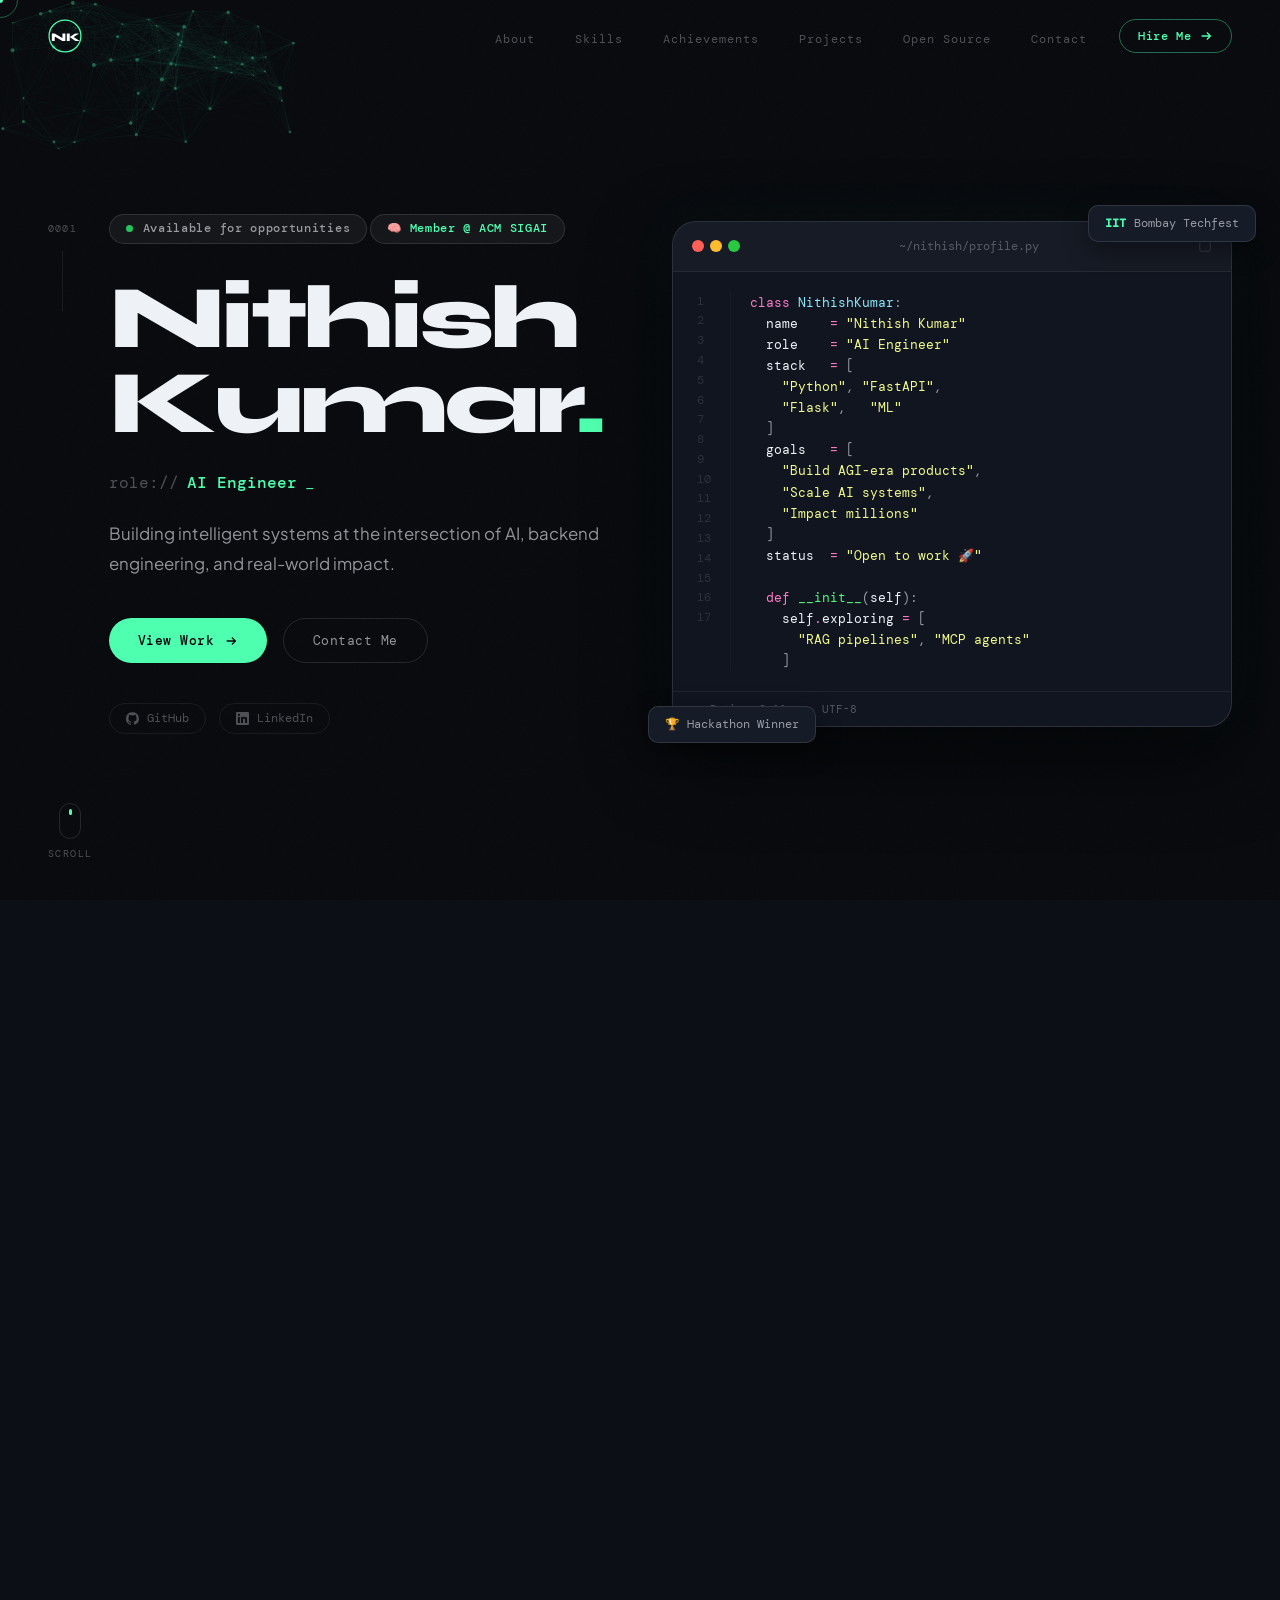
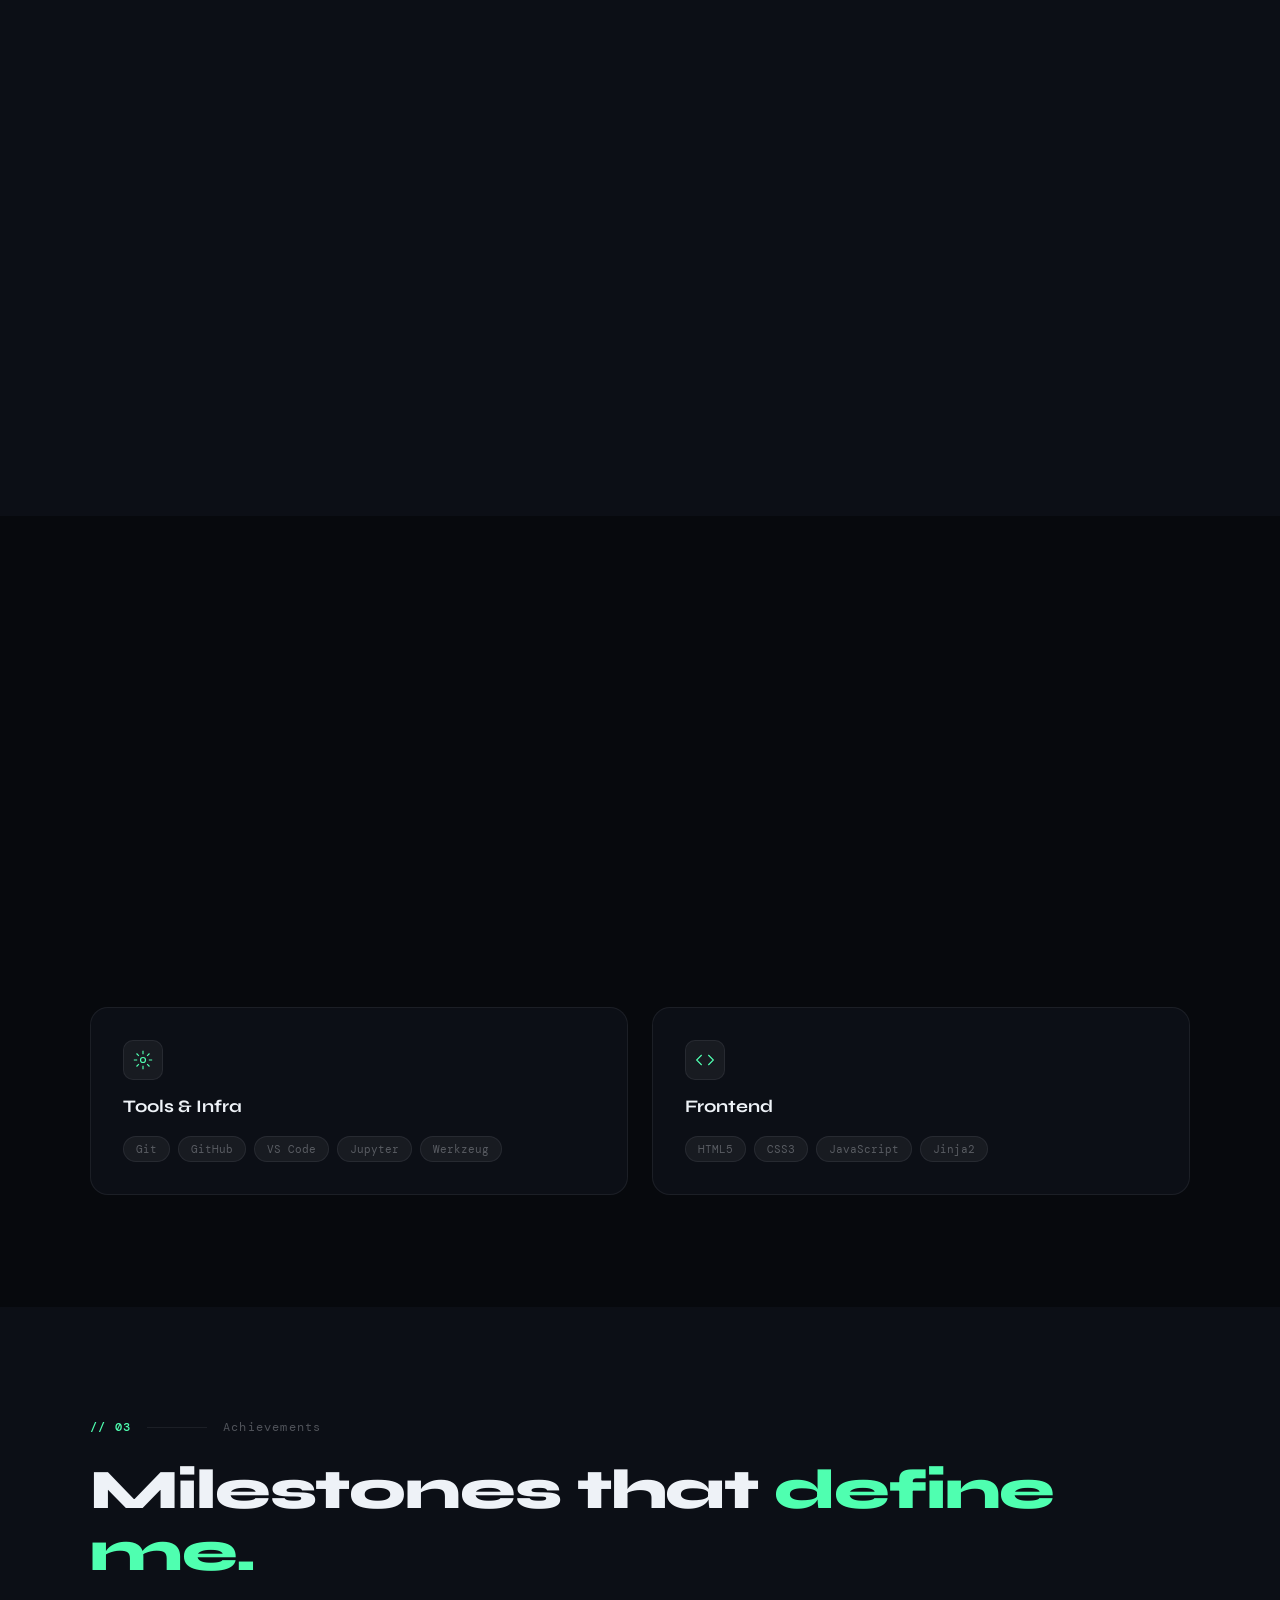
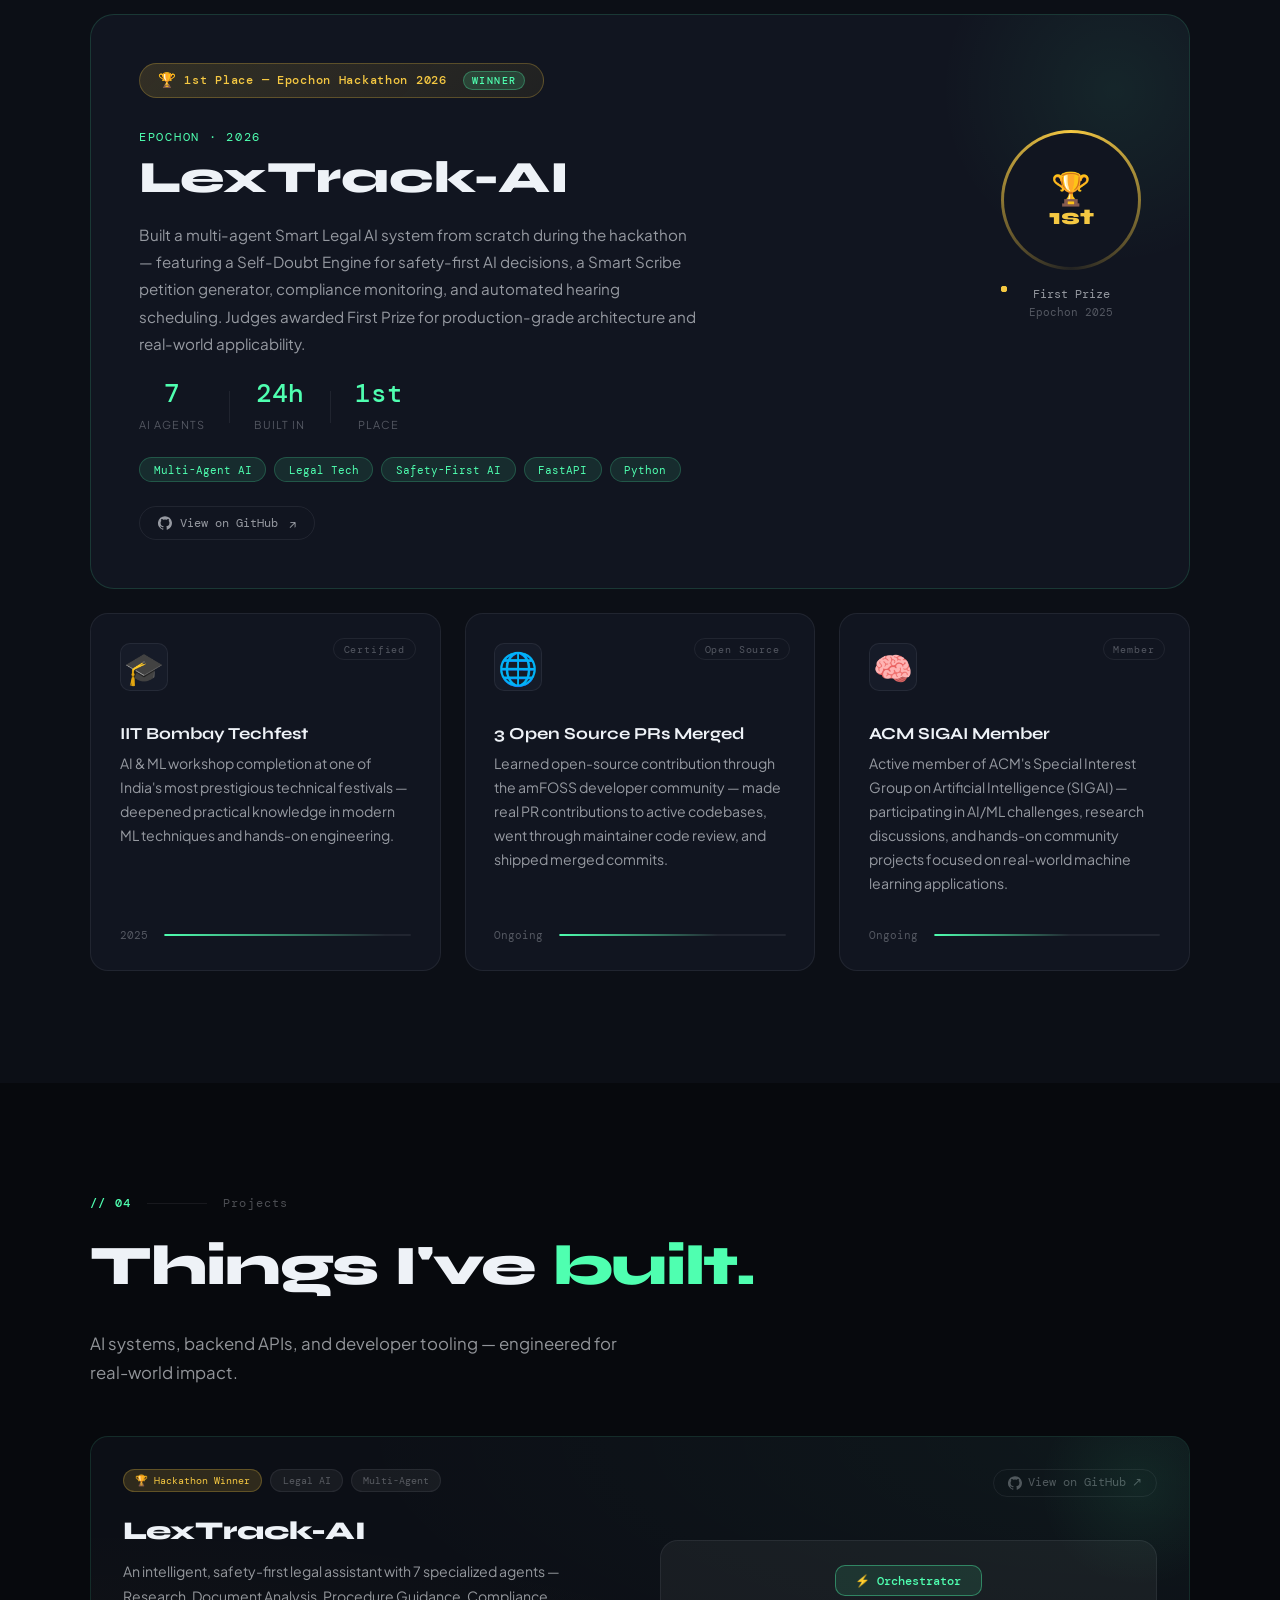
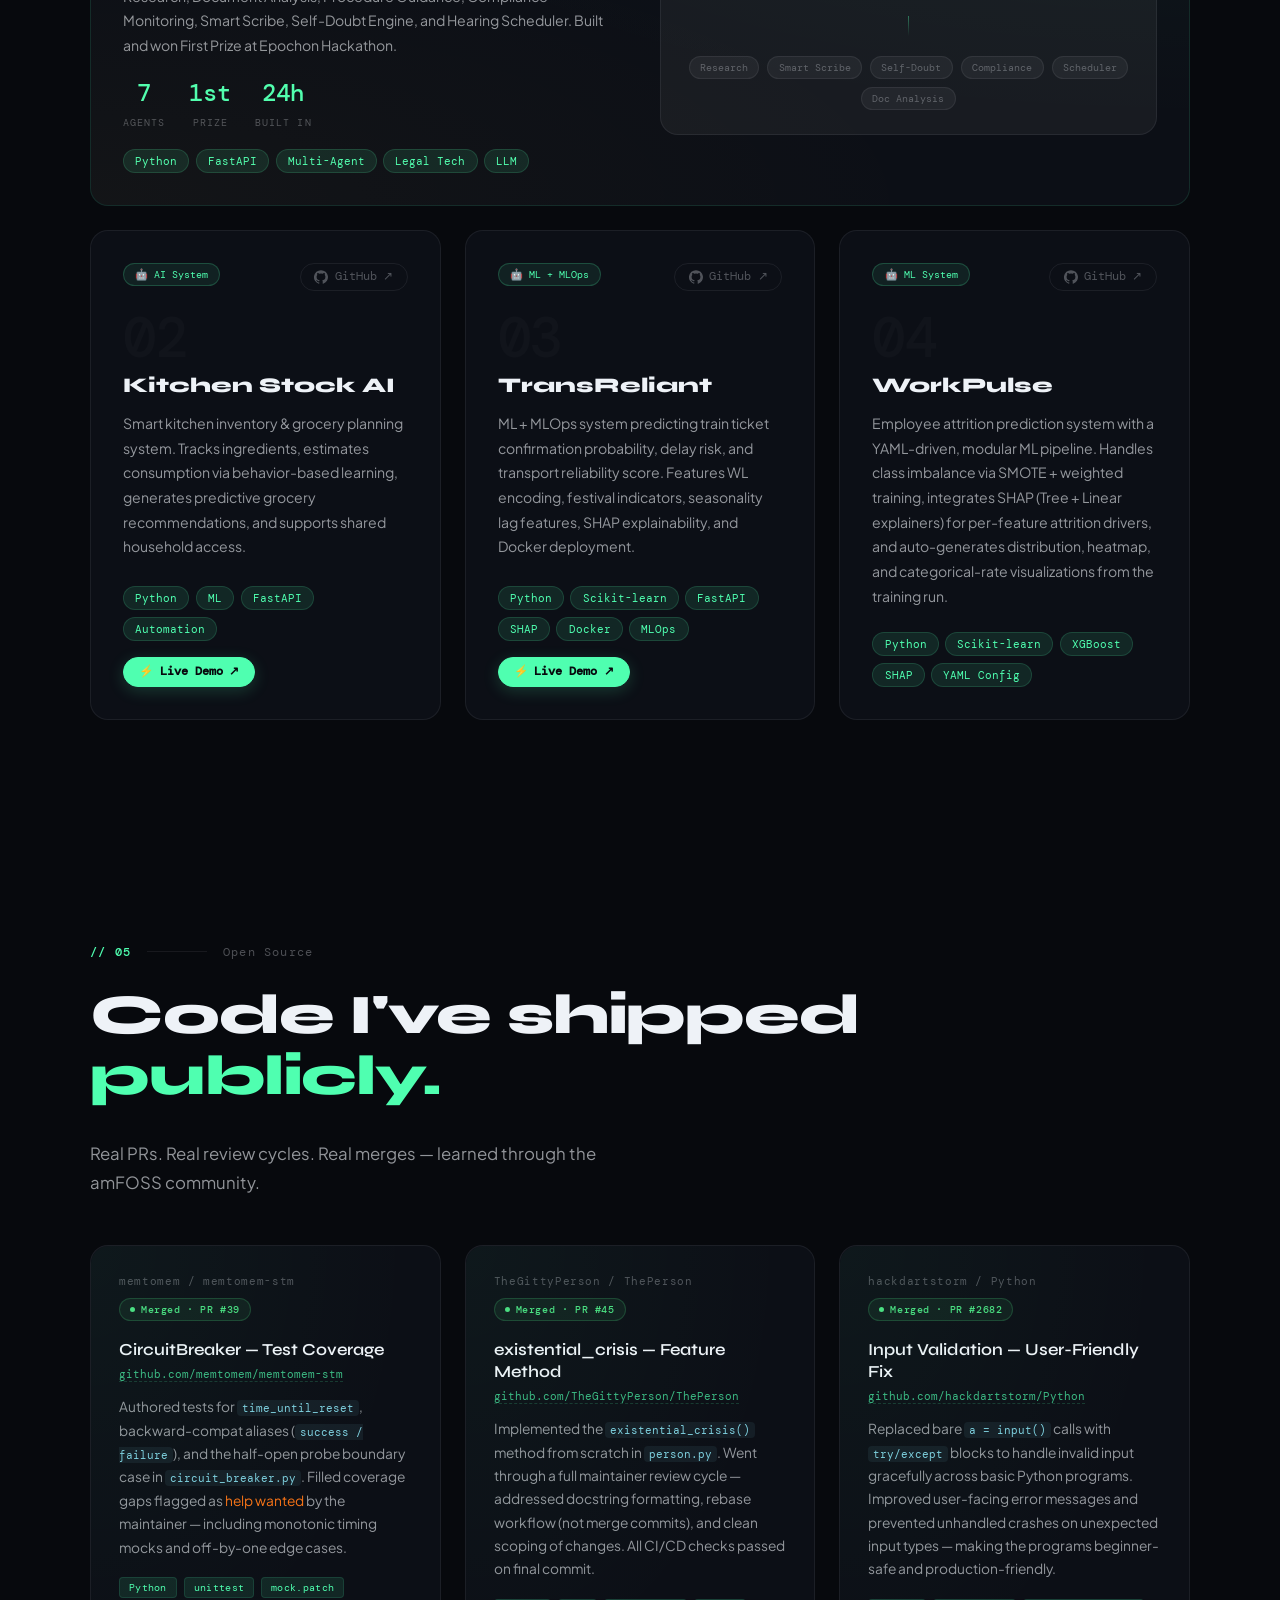
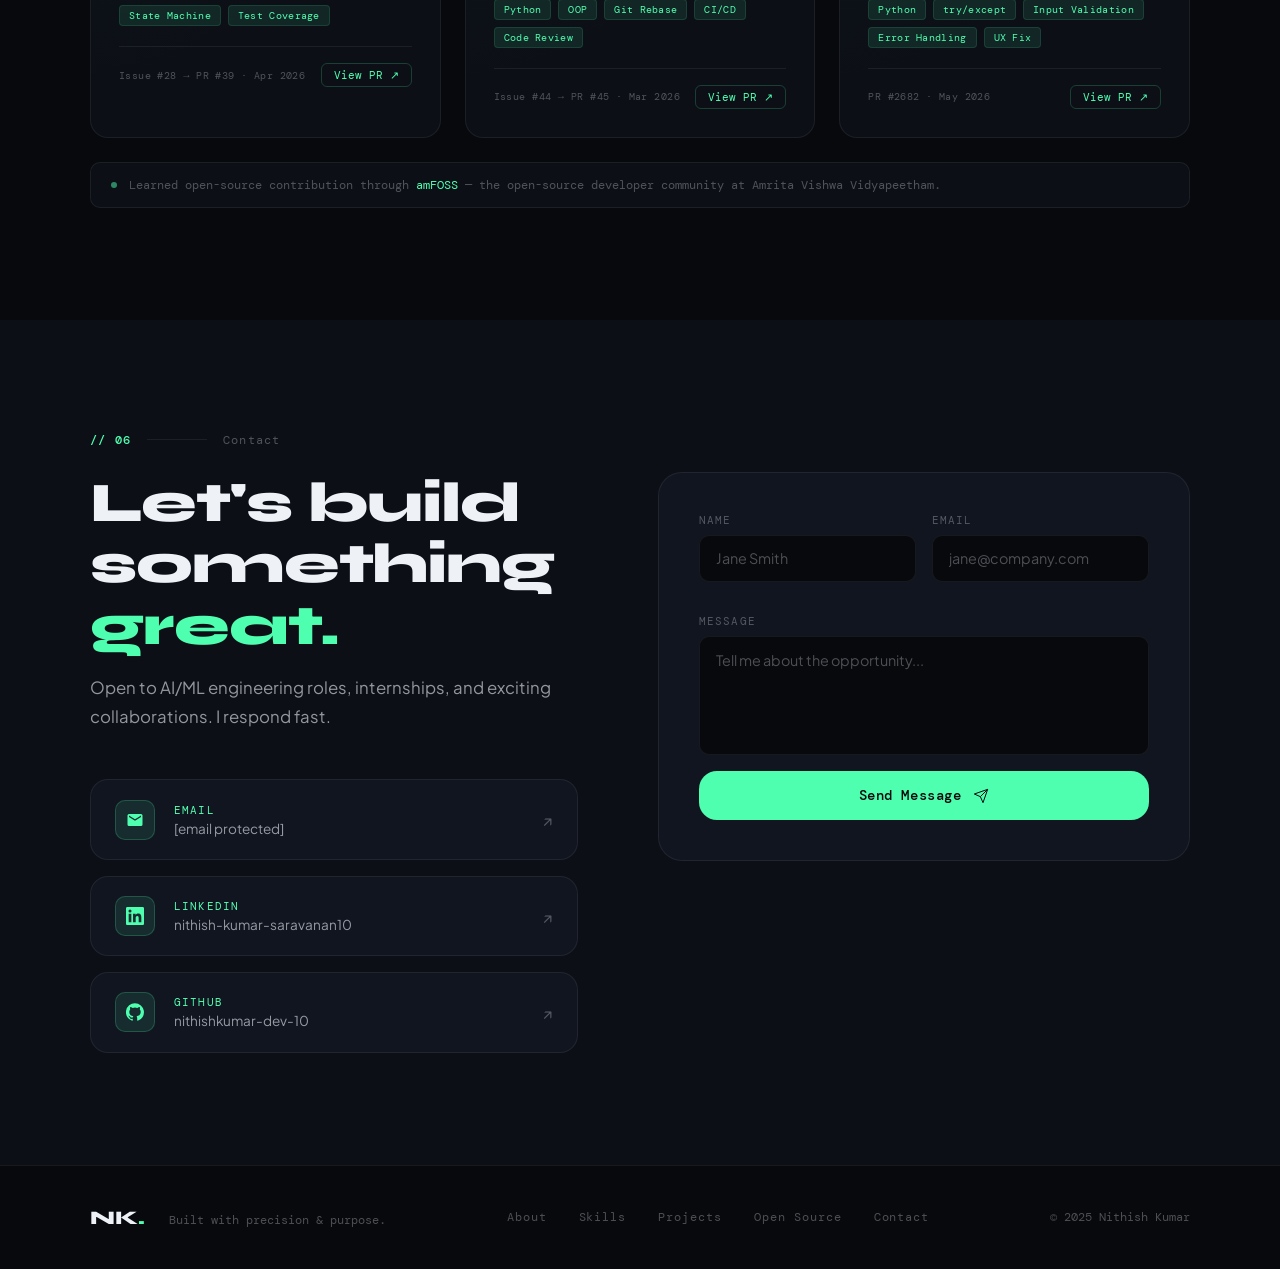
==== commit ab1005b0: "added the acm mem tag" ====
--- a/index.html
+++ b/index.html
@@ -99,6 +99,9 @@
           <span class="badge-pulse"></span>
           <span class="mono">Available for opportunities</span>
         </div>
+        <div class="hero-badge" style="margin-top:-1.4rem;">
+          <span class="mono accent">🧠 Member @ ACM SIGAI</span>
+        </div>
         <h1 class="hero-name">
           <span class="name-line">Nithish</span>
           <span class="name-line accent-line">Kumar<span class="accent-dot">.</span></span>
@@ -201,7 +204,7 @@
           <h2 class="section-heading">Crafting AI that <em>matters.</em></h2>
           <p>I'm Nithish Kumar, a Computer Science student on a focused path toward becoming an AI/ML Engineer. I build systems that sit at the crossroads of intelligent automation and practical software — things that solve real problems, not just demo well.</p>
           <p>My work spans backend APIs, machine learning pipelines, and multi-agent AI systems. I think deeply about architecture, care obsessively about reliability, and ship with the confidence of someone who has won a hackathon with a production-grade system under pressure.</p>
-          <p>Right now, I'm pushing toward roles where I can scale AI systems that create genuine impact — in legal tech, productivity, or anywhere intelligence can replace friction.</p>
+          <p>Right now, I'm pushing toward roles where I can scale AI systems that create genuine impact — in legal tech, productivity, or anywhere intelligence can replace friction. I'm also an active member of <strong>ACM SIGAI</strong> (Special Interest Group on Artificial Intelligence), where I engage with AI/ML challenges and research-driven discussions alongside the community.</p>
 
           <div class="currently-block">
             <span class="mono accent cb-label">Currently exploring →</span>
@@ -224,6 +227,10 @@
             <div class="stat-block reveal-up" style="--delay:0.3s">
               <div class="stat-value">IIT</div>
               <div class="stat-desc">Bombay Techfest</div>
+            </div>
+            <div class="stat-block reveal-up" style="--delay:0.4s">
+              <div class="stat-value accent">ACM</div>
+              <div class="stat-desc">SIGAI Member</div>
             </div>
           </div>
         </div>
@@ -449,12 +456,28 @@
             <div class="ach-card-tag mono">Open Source</div>
           </div>
           <div class="ach-card-body">
-            <h4>amFOSS Community</h4>
+            <h4>3 Open Source PRs Merged</h4>
             <p>Learned open-source contribution through the amFOSS developer community — made real PR contributions to active codebases, went through maintainer code review, and shipped merged commits.</p>
           </div>
           <div class="ach-card-footer">
             <span class="ach-card-year mono dim">Ongoing</span>
             <div class="ach-card-bar"><div class="ach-card-fill" style="width:70%"></div></div>
+          </div>
+        </div>
+        <div class="ach-card reveal-up" style="--delay:0.3s">
+          <div class="ach-card-top">
+            <div class="ach-card-icon-wrap">
+              <span class="ach-card-icon">🧠</span>
+            </div>
+            <div class="ach-card-tag mono">Member</div>
+          </div>
+          <div class="ach-card-body">
+            <h4>ACM SIGAI Member</h4>
+            <p>Active member of ACM's Special Interest Group on Artificial Intelligence (SIGAI) — participating in AI/ML challenges, research discussions, and hands-on community projects focused on real-world machine learning applications.</p>
+          </div>
+          <div class="ach-card-footer">
+            <span class="ach-card-year mono dim">Ongoing</span>
+            <div class="ach-card-bar"><div class="ach-card-fill" style="width:60%"></div></div>
           </div>
         </div>
       </div>
@@ -536,6 +559,11 @@
           <div class="proj-stack">
             <span>Python</span><span>ML</span><span>FastAPI</span><span>Automation</span>
           </div>
+          <div class="proj-links-row">
+            <a href="https://kitchenstock-ai.onrender.com/login.html" target="_blank" rel="noopener" class="proj-demo-btn">
+              <span>⚡</span><span>Live Demo</span><span>↗</span>
+            </a>
+          </div>
         </div>
 
         <!-- CARD 3: TransReliant -->
@@ -553,6 +581,11 @@
           <p>ML + MLOps system predicting train ticket confirmation probability, delay risk, and transport reliability score. Features WL encoding, festival indicators, seasonality lag features, SHAP explainability, and Docker deployment.</p>
           <div class="proj-stack">
             <span>Python</span><span>Scikit-learn</span><span>FastAPI</span><span>SHAP</span><span>Docker</span><span>MLOps</span>
+          </div>
+          <div class="proj-links-row">
+            <a href="https://transreliant.onrender.com/" target="_blank" rel="noopener" class="proj-demo-btn">
+              <span>⚡</span><span>Live Demo</span><span>↗</span>
+            </a>
           </div>
         </div>
 
--- a/style.css
+++ b/style.css
@@ -738,7 +738,7 @@
 .trophy-name { font-family: var(--font-mono); font-size: 0.78rem; color: var(--white-60); margin-bottom: 0.2rem; }
 .trophy-event { font-size: 0.68rem; }
 
-.ach-row { display: grid; grid-template-columns: 1fr 1fr; gap: 1.5rem; }
+.ach-row { display: grid; grid-template-columns: repeat(auto-fit, minmax(260px, 1fr)); gap: 1.5rem; }
 .ach-card {
   background: var(--bg3);
   border: 1px solid var(--border);
@@ -1014,6 +1014,26 @@
   white-space: nowrap;
 }
 .proj-gh-btn-pro:hover { border-color: var(--accent-mid); color: var(--accent); background: var(--accent-dim); }
+
+.proj-links-row { display: flex; gap: 0.6rem; margin-top: 1rem; }
+.proj-demo-btn {
+  display: inline-flex; align-items: center; gap: 0.4rem;
+  font-family: var(--font-mono); font-size: 0.72rem; font-weight: 600;
+  color: #07090d;
+  background: var(--accent);
+  border: 1px solid var(--accent);
+  padding: 0.4rem 0.95rem;
+  border-radius: 100px;
+  transition: all var(--trans); flex-shrink: 0;
+  white-space: nowrap;
+  box-shadow: 0 0 0 0 rgba(79,255,176,0.5), 0 4px 16px rgba(79,255,176,0.18);
+  animation: demoGlowPulse 2.4s ease-in-out infinite;
+}
+.proj-demo-btn:hover { transform: translateY(-1px); box-shadow: 0 0 0 4px rgba(79,255,176,0.12), 0 6px 20px rgba(79,255,176,0.3); }
+@keyframes demoGlowPulse {
+  0%, 100% { box-shadow: 0 0 0 0 rgba(79,255,176,0.35), 0 4px 16px rgba(79,255,176,0.18); }
+  50% { box-shadow: 0 0 0 6px rgba(79,255,176,0), 0 4px 20px rgba(79,255,176,0.32); }
+}
 
 .proj-number {
   font-size: 3.5rem; font-weight: 500;
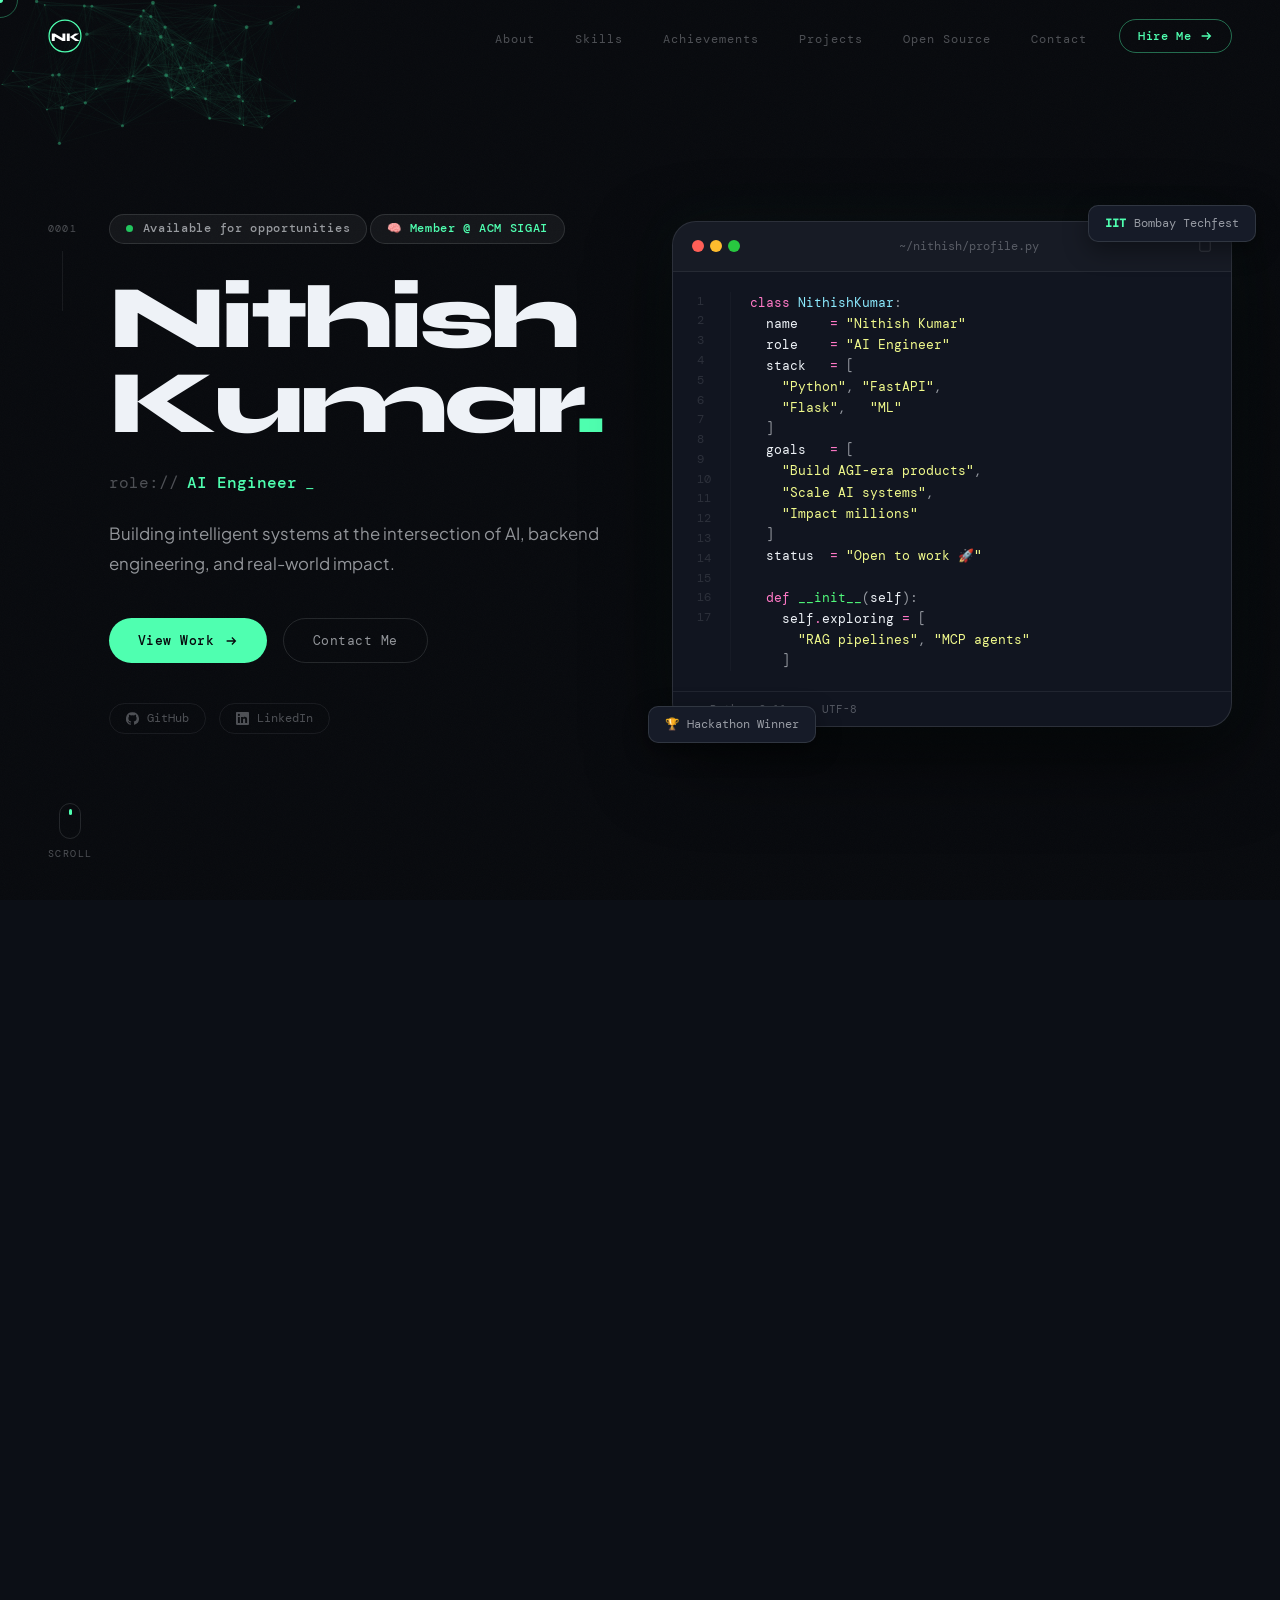
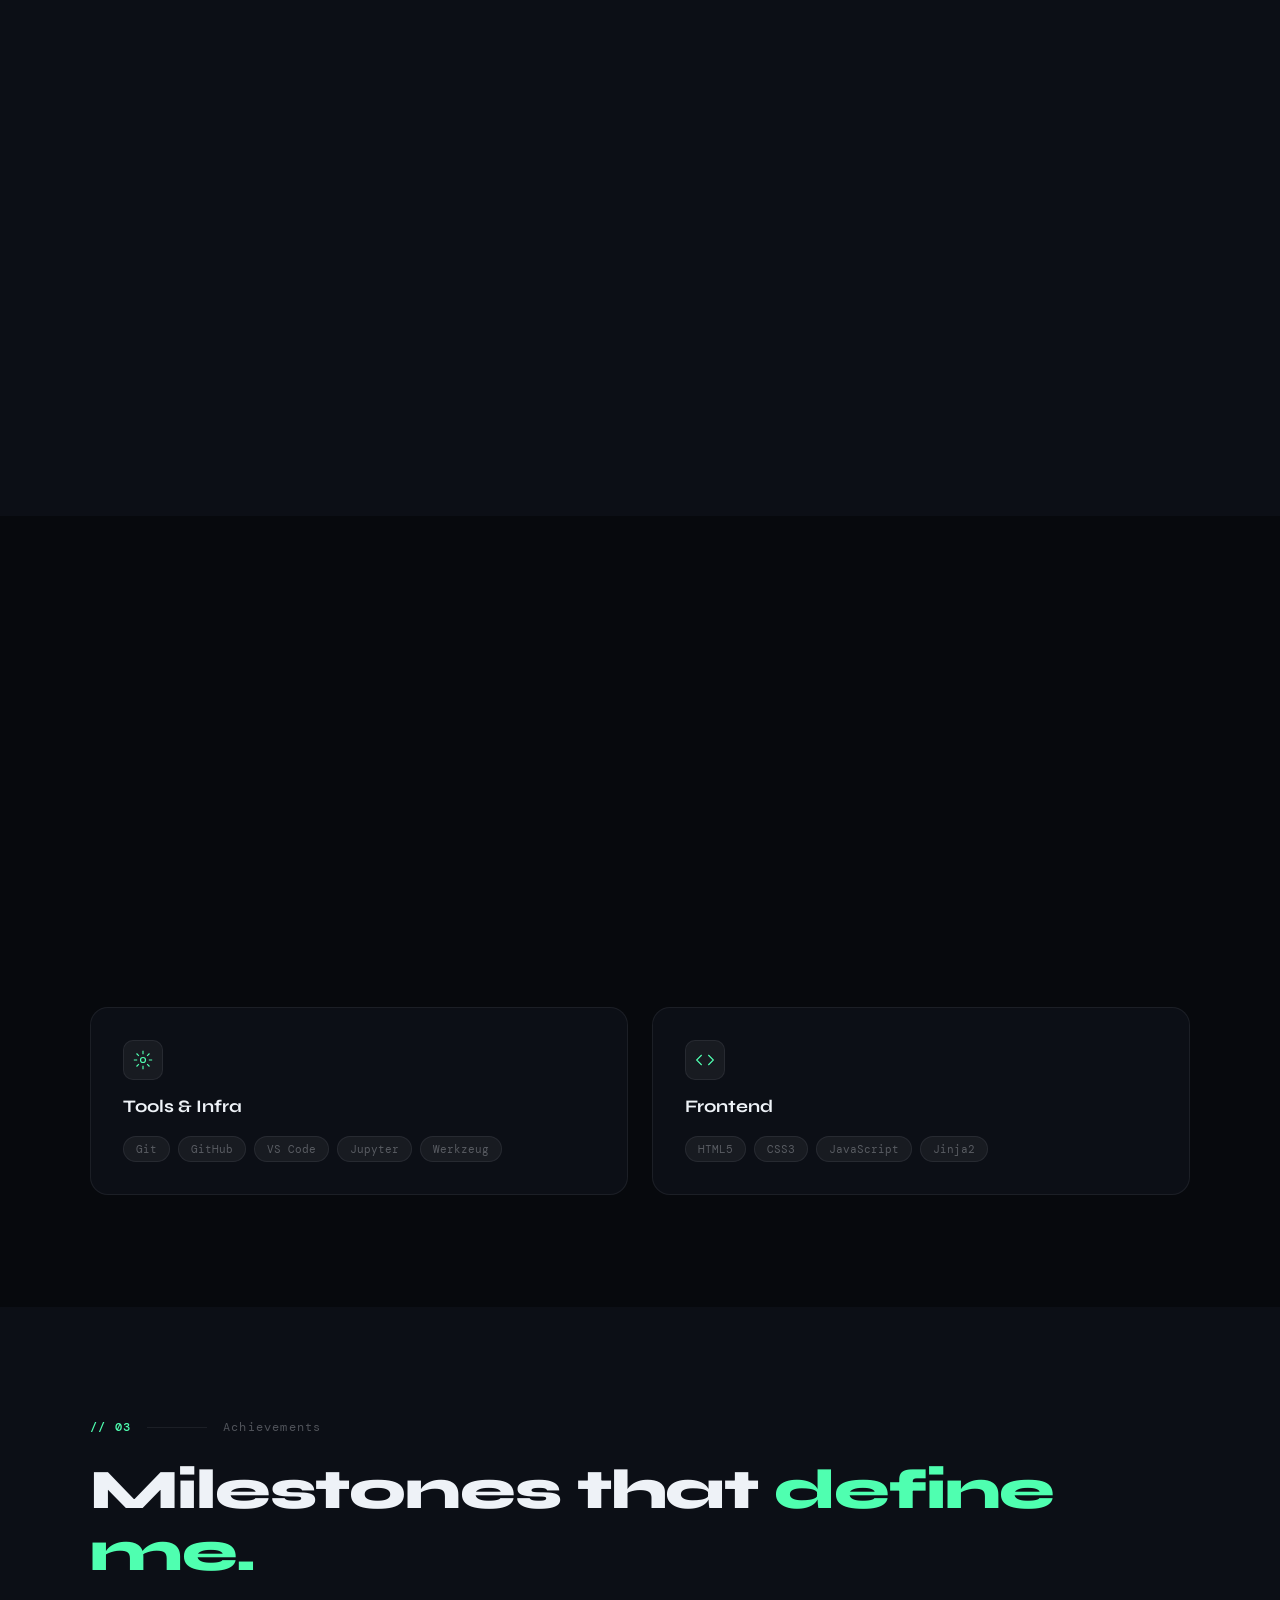
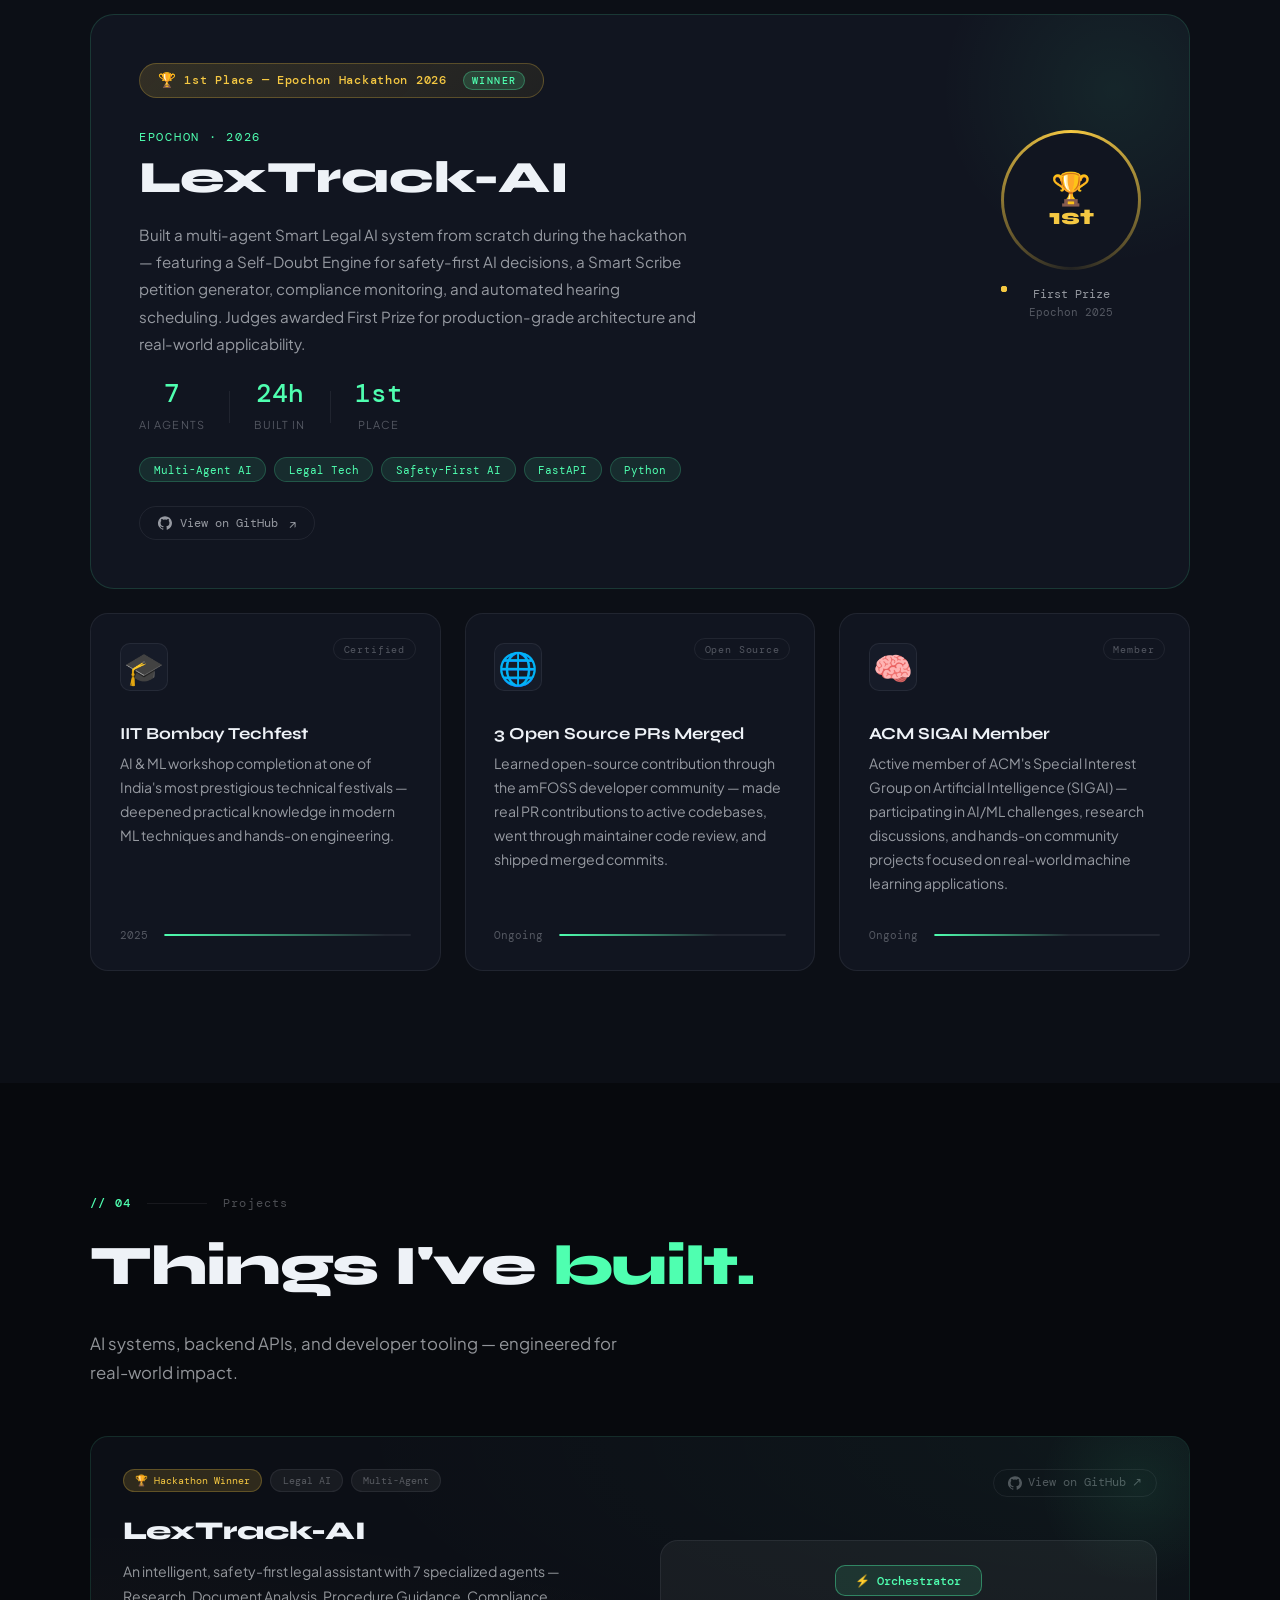
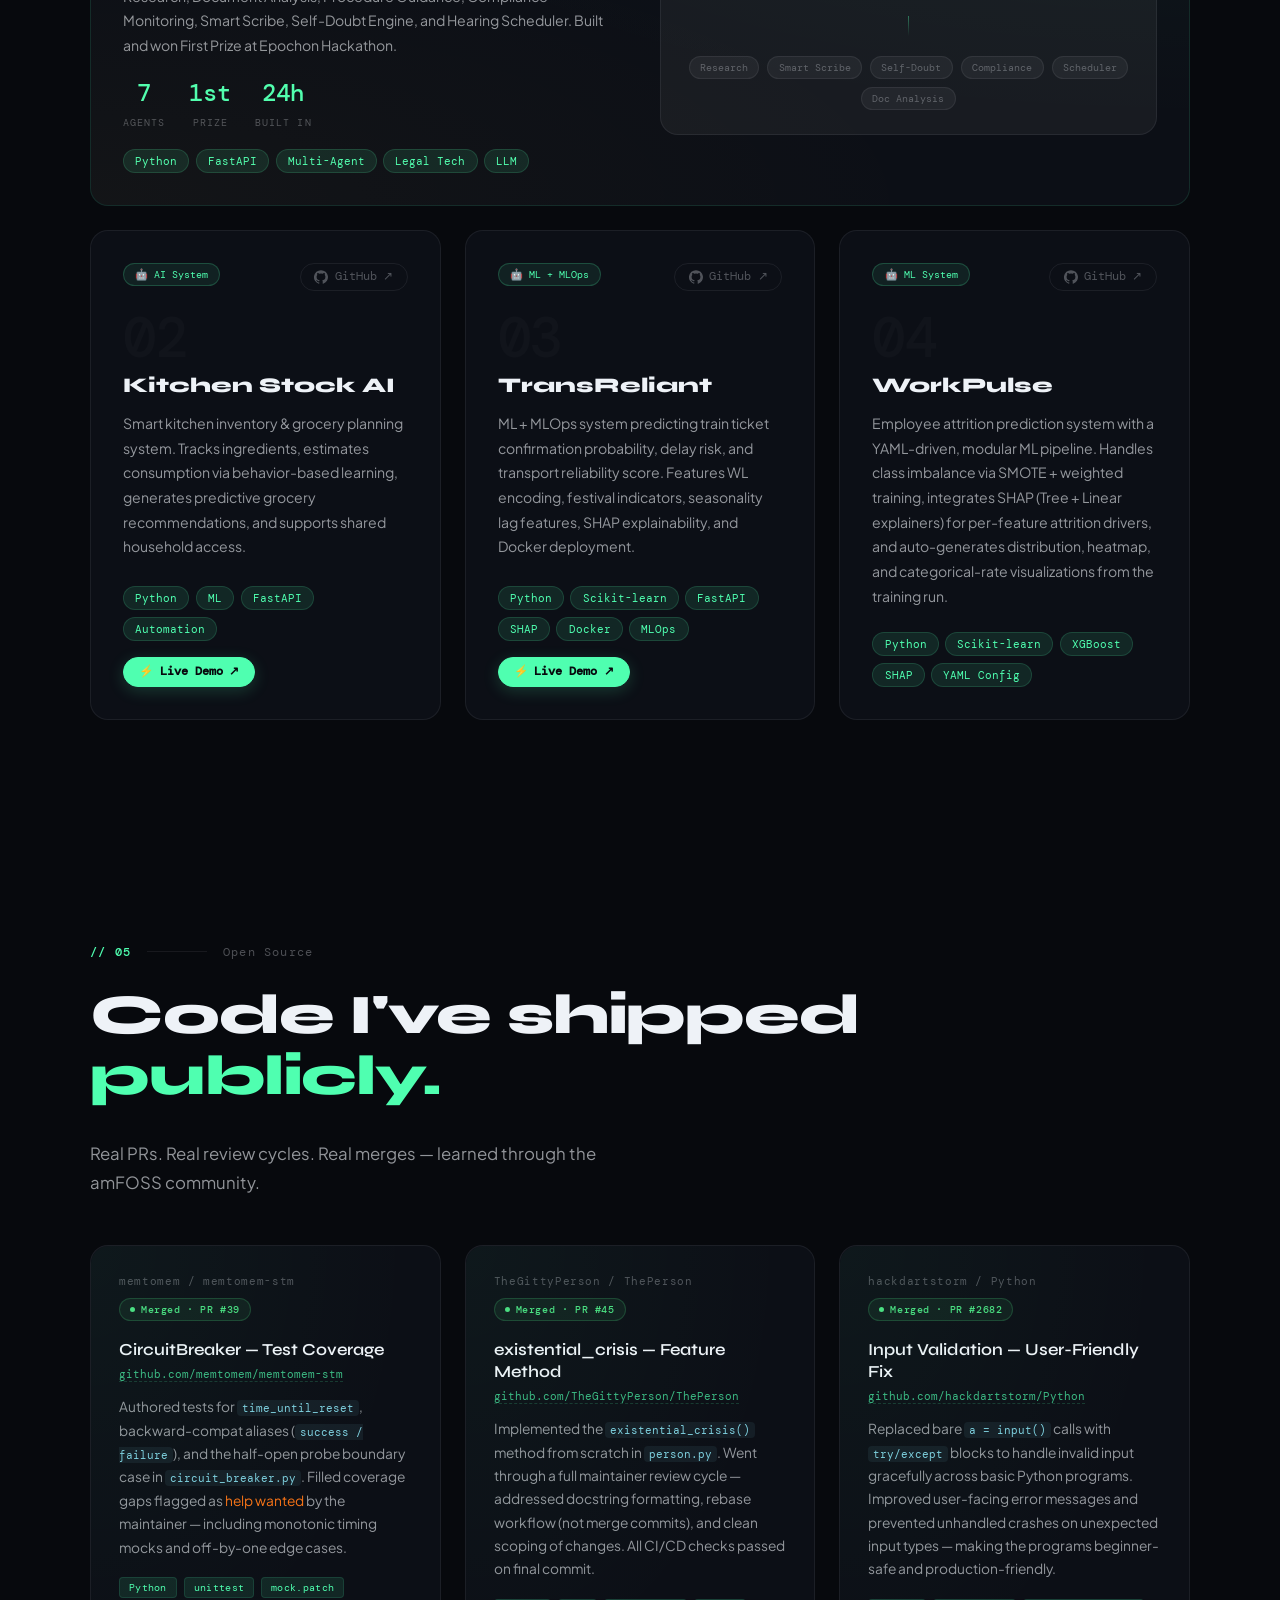
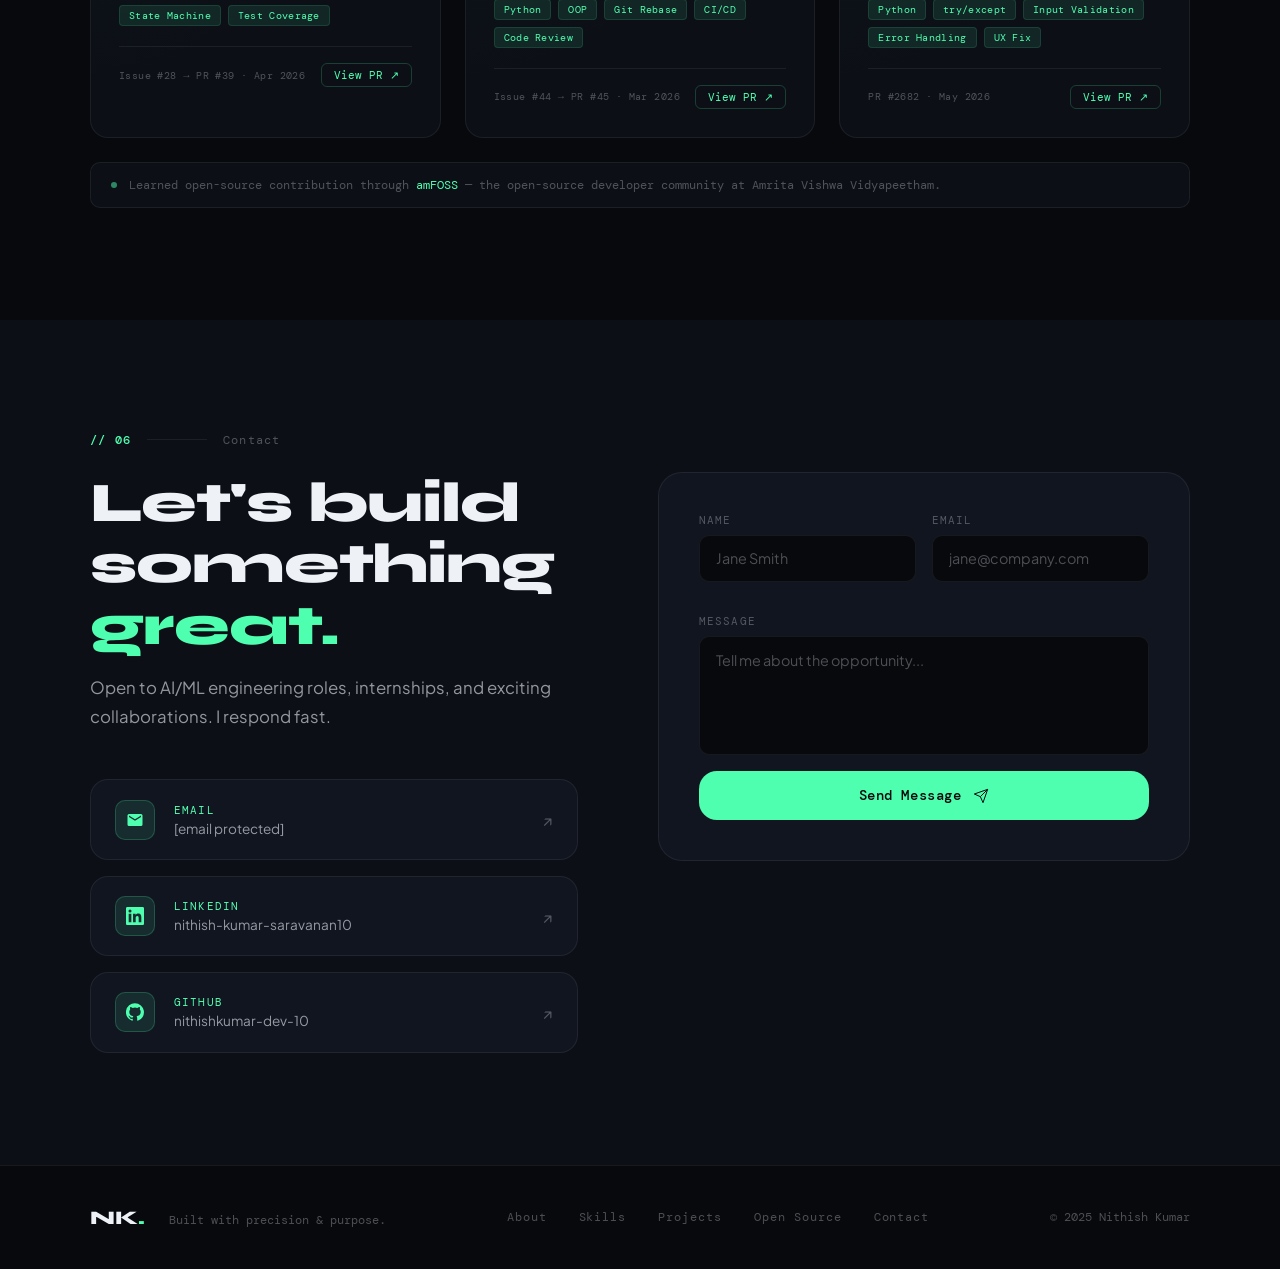
==== commit 373ed0a9: "updated html file" ====
--- a/index.html
+++ b/index.html
@@ -12,7 +12,7 @@
   <link rel="stylesheet" href="style.css" />
   <link rel="icon" href="data:image/svg+xml,<svg xmlns='http://www.w3.org/2000/svg' viewBox='0 0 32 32'><circle cx='16' cy='16' r='16' fill='%2307090d'/><text x='16' y='21' text-anchor='middle' font-family='sans-serif' font-weight='900' font-size='12' fill='%234fffb0'>NK</text></svg>">
   <style>
-    /* Critical: --accent must be defined here so loader ring renders before style.css loads */
+    
     :root{--accent:#4fffb0}
     /* Critical: loader shown immediately, dismissed by JS */
     #loader{position:fixed;inset:0;background:#07090d;display:flex;align-items:center;justify-content:center;z-index:10000;transition:opacity .6s ease,visibility .6s}
@@ -84,7 +84,7 @@
     <a href="https://mail.google.com/mail/?view=cm&to=nithishkumar.dev10@gmail.com" target="_blank" rel="noopener" class="mob-cta">Get in touch →</a>
   </div>
 
-  <!-- ══════════════ HERO ══════════════ -->
+ 
   <section id="hero">
     <div class="hero-noise"></div>
     <canvas id="hero-canvas"></canvas>
--- a/style.css
+++ b/style.css
@@ -2,6 +2,7 @@
    NITHISH KUMAR — TOP 1% PORTFOLIO
    Dark · Refined · AI Engineer Aesthetic
 ═══════════════════════════════════════════ */
+
 
 :root {
   --bg:          #07090d;
@@ -42,6 +43,7 @@
   cursor: none;
   -webkit-font-smoothing: antialiased;
 }
+
 a { text-decoration: none; color: inherit; }
 ul { list-style: none; }
 img { max-width: 100%; display: block; }
@@ -59,6 +61,7 @@
 
 /* ── CONTAINER ── */
 .container { max-width: 1180px; margin: 0 auto; padding: 0 2.5rem; }
+
 
 /* ══════════════ CURSOR ══════════════ */
 #cursor {
